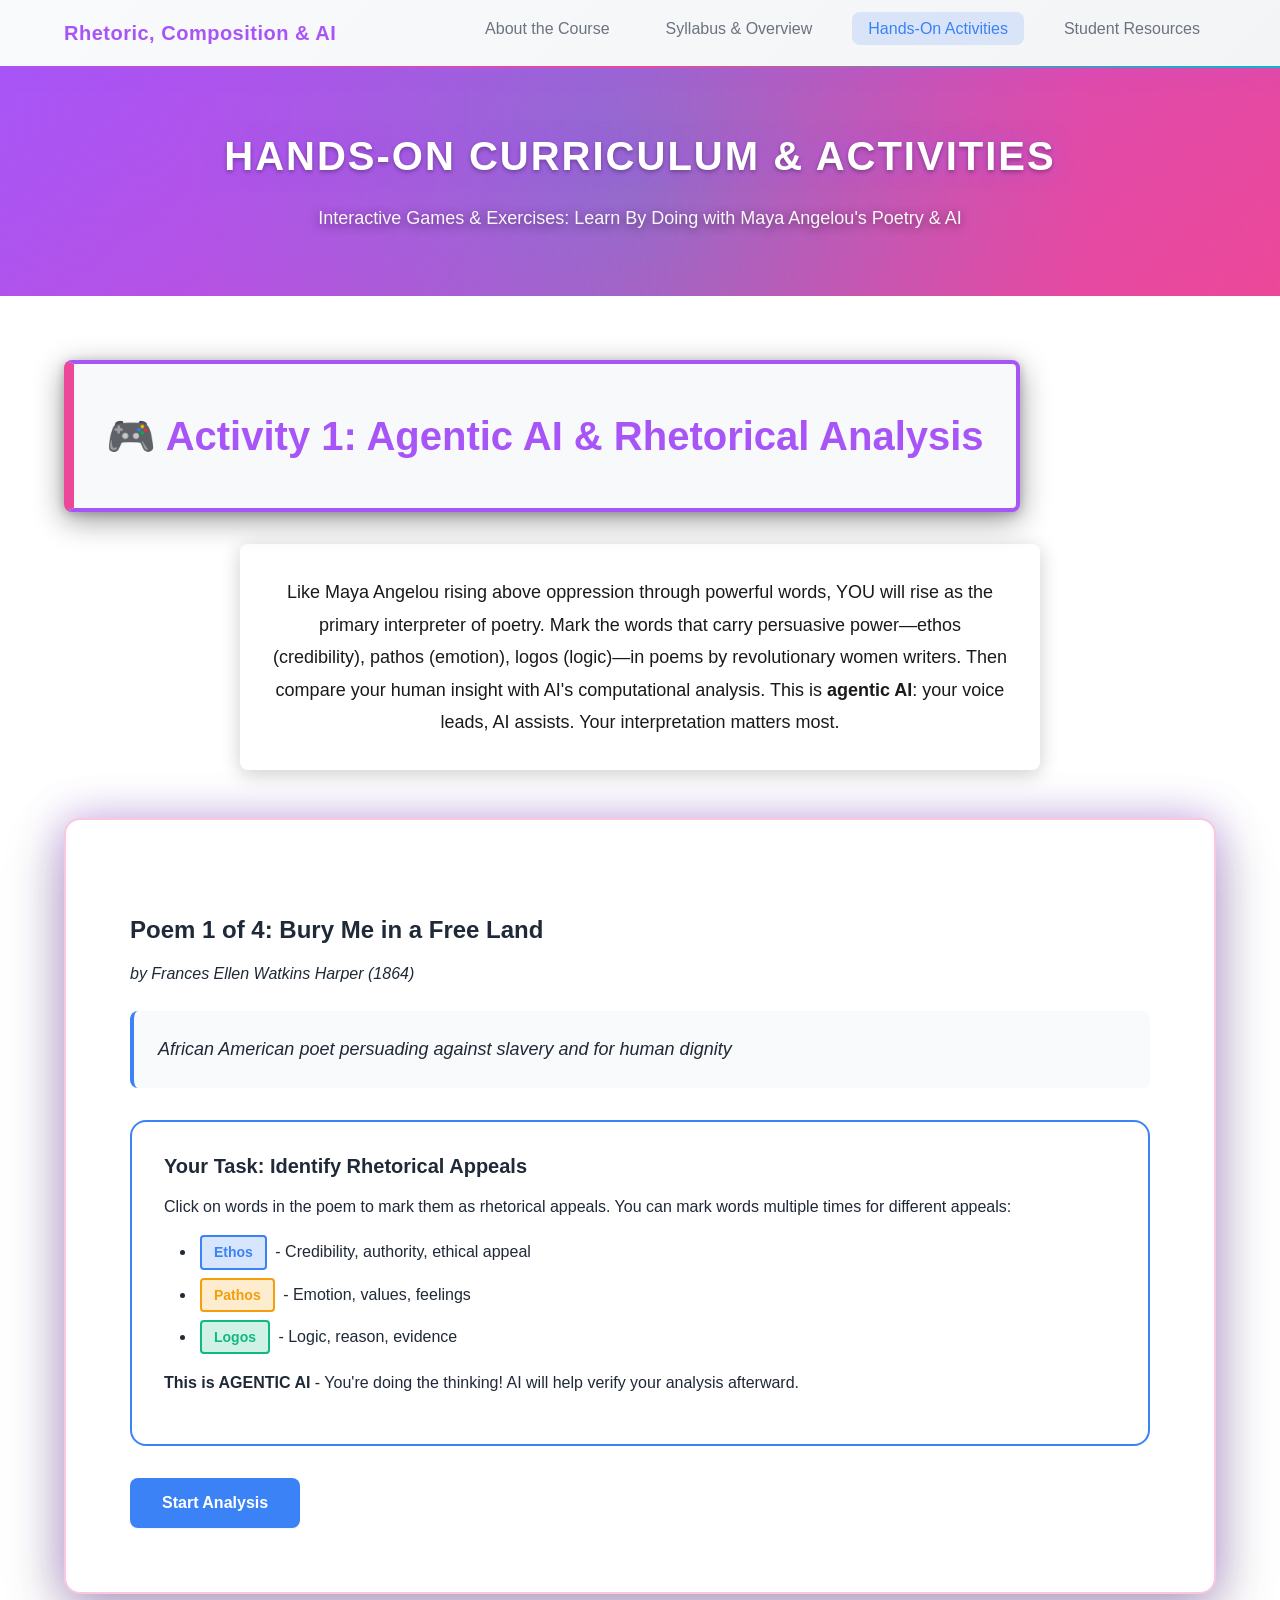
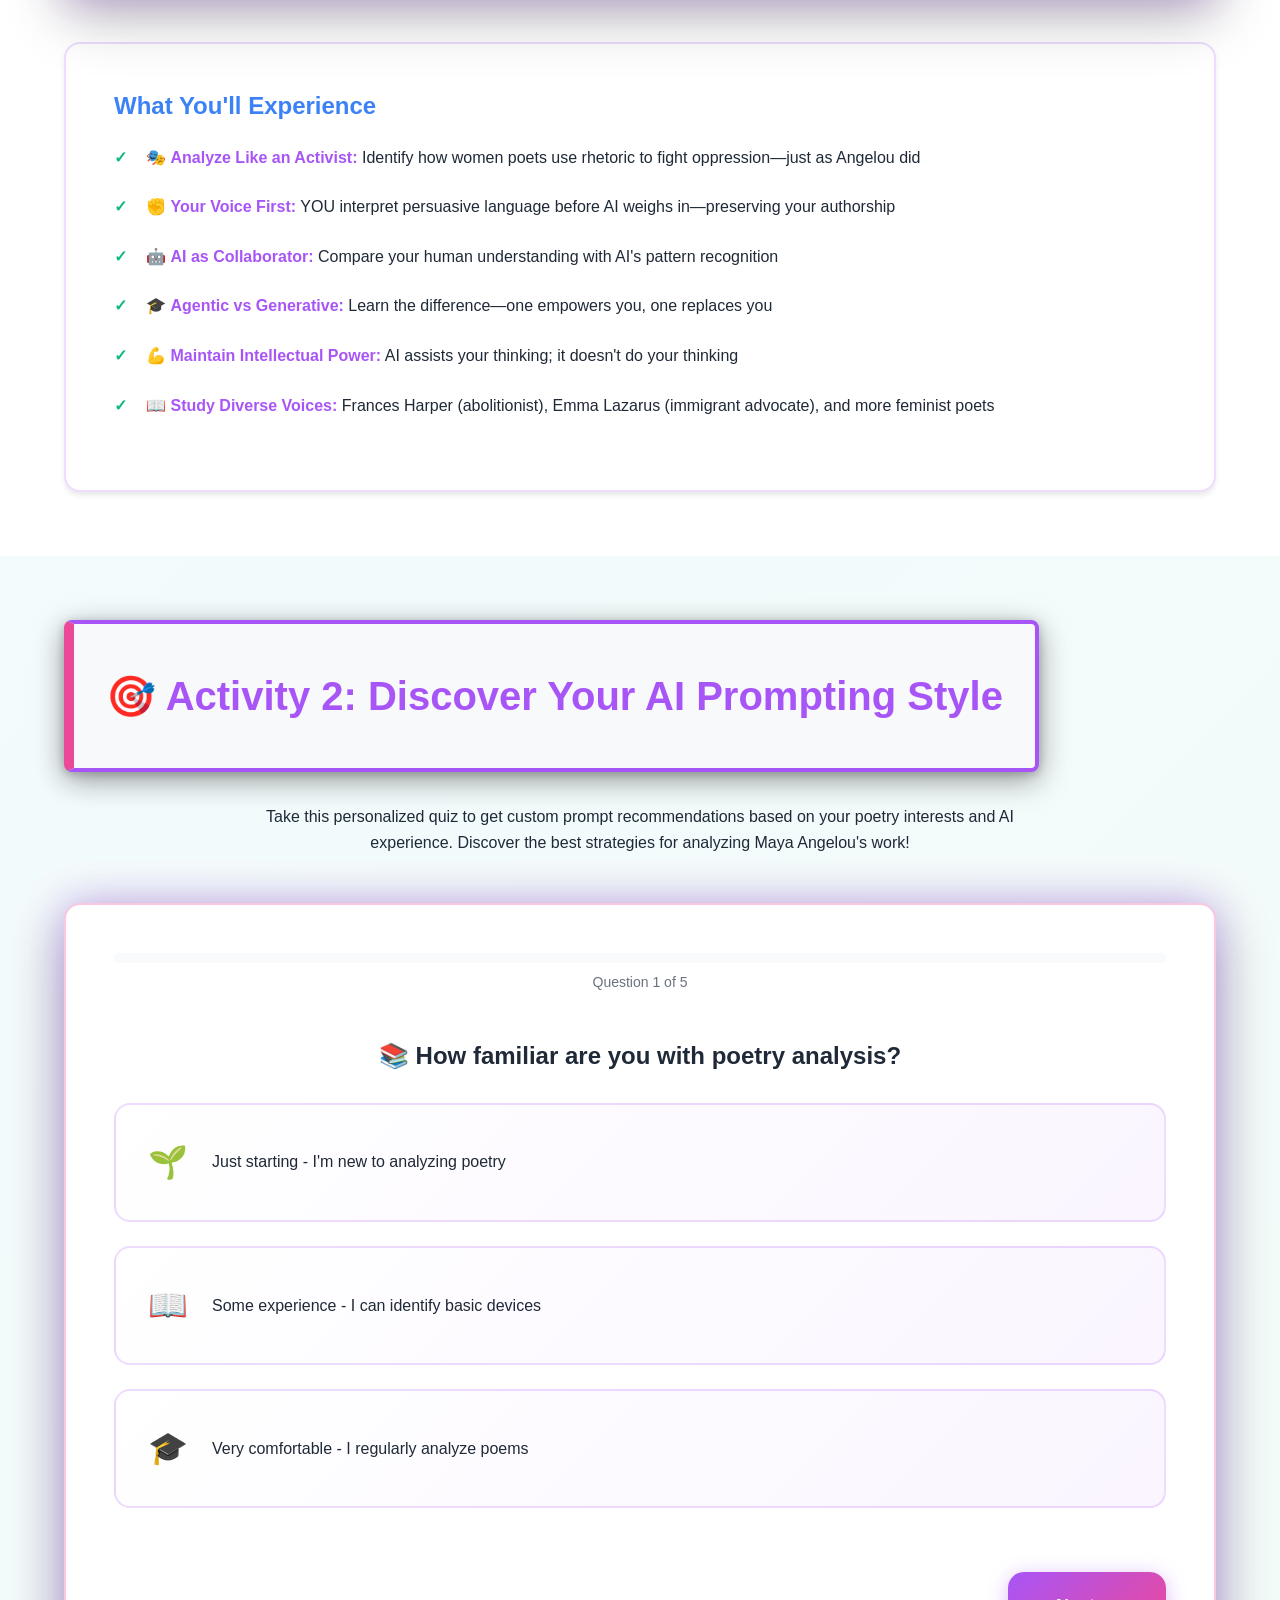
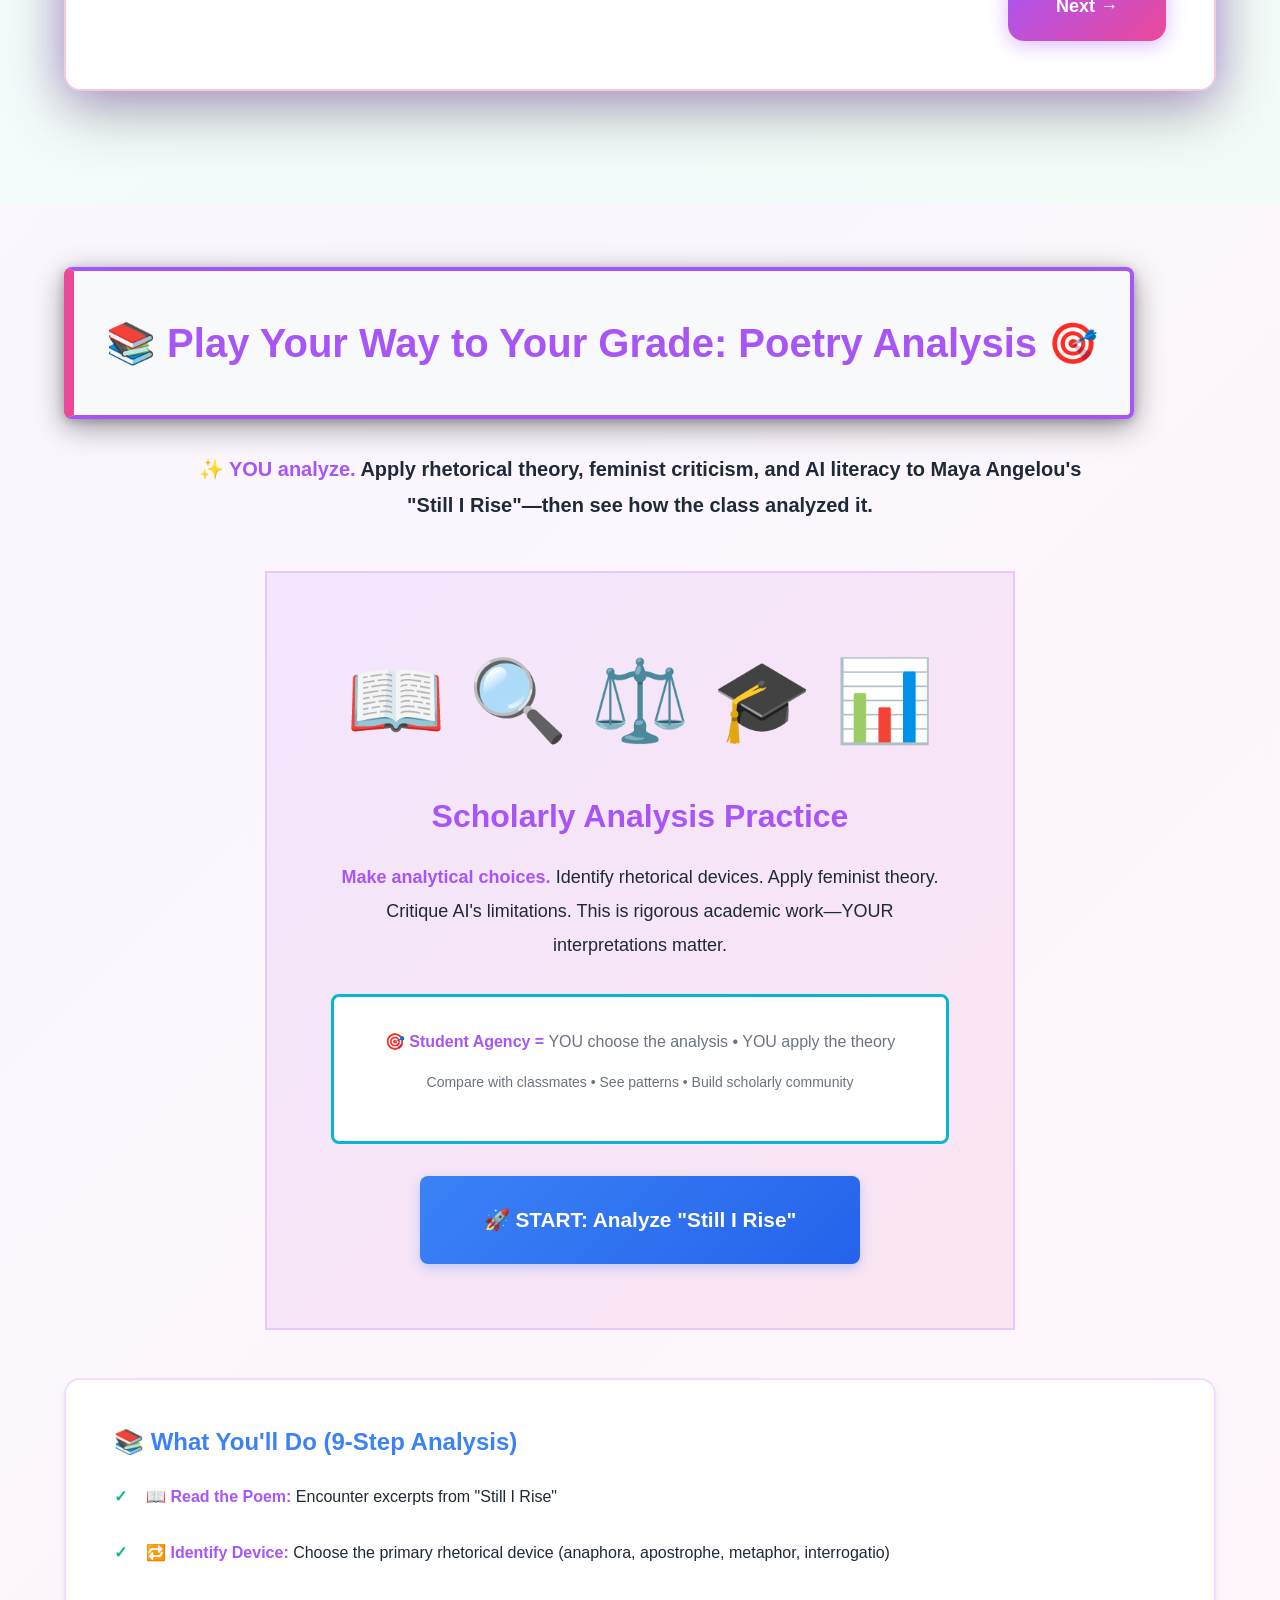
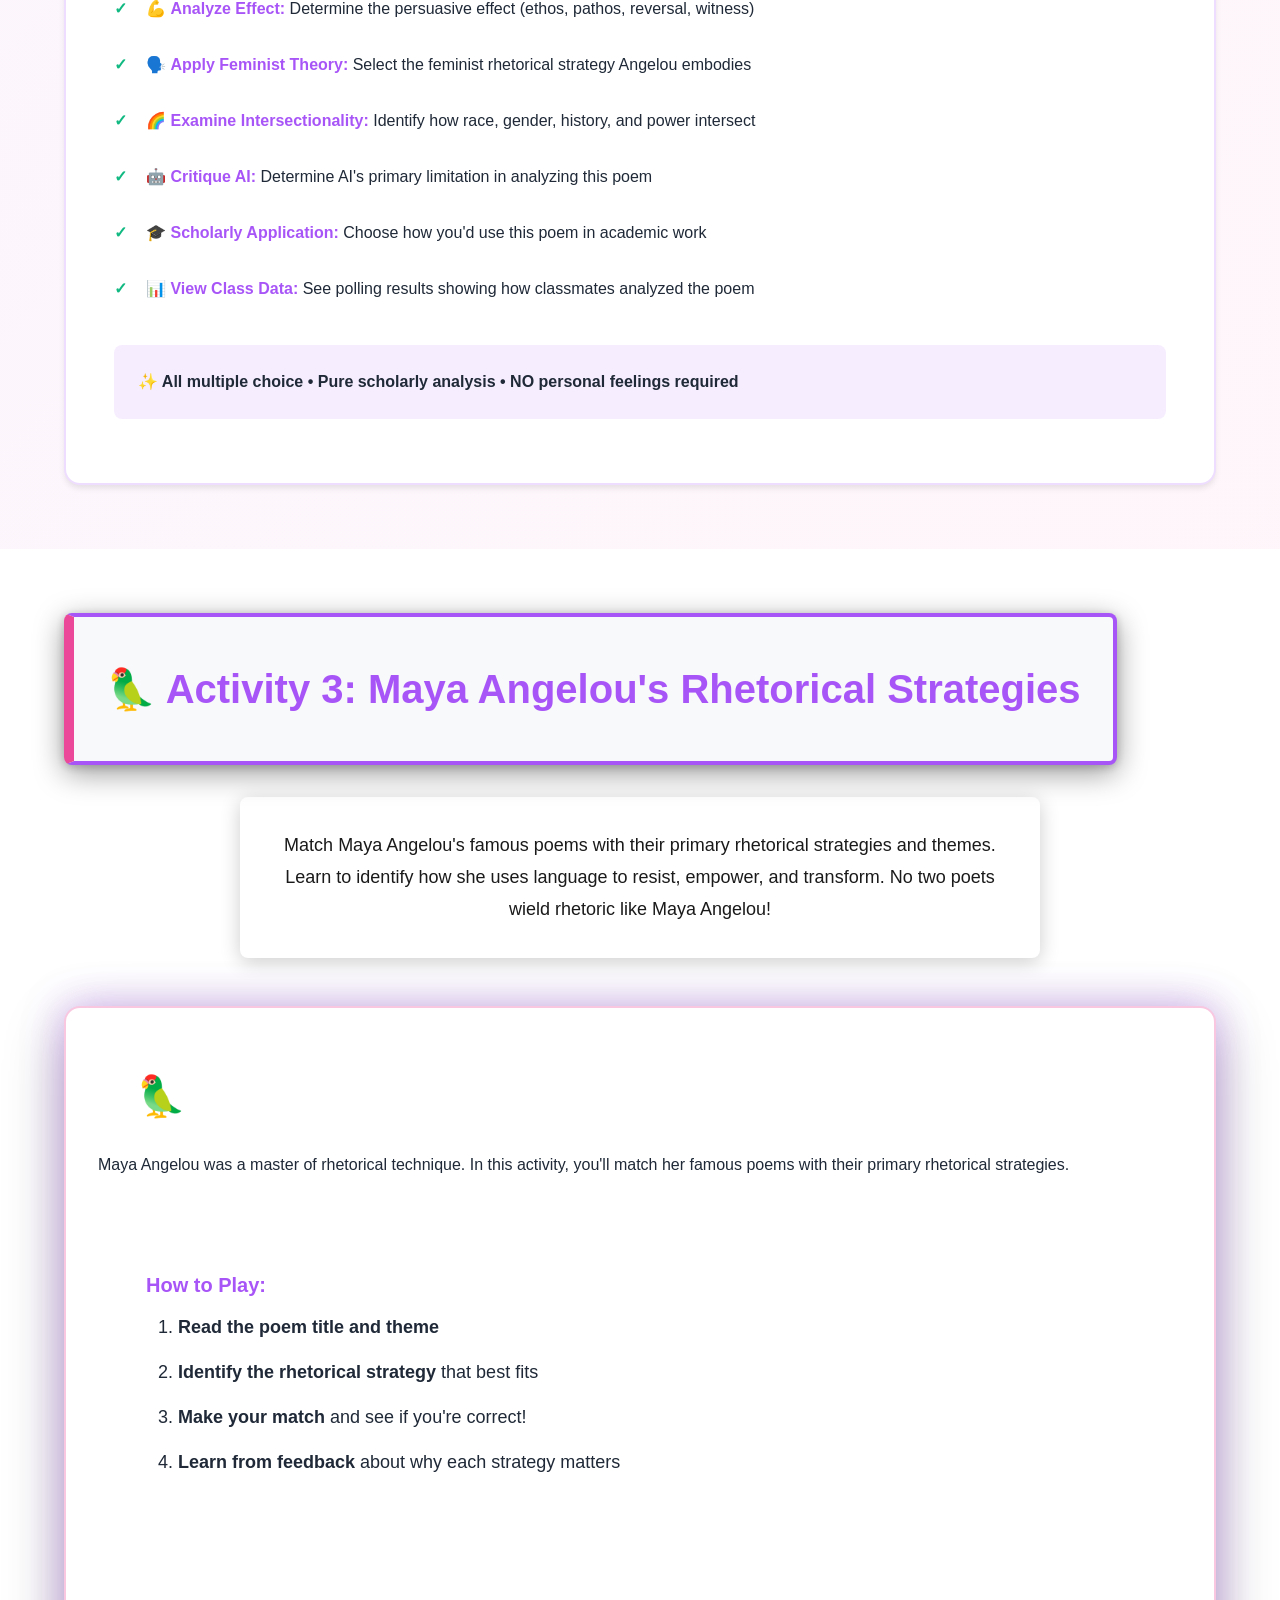
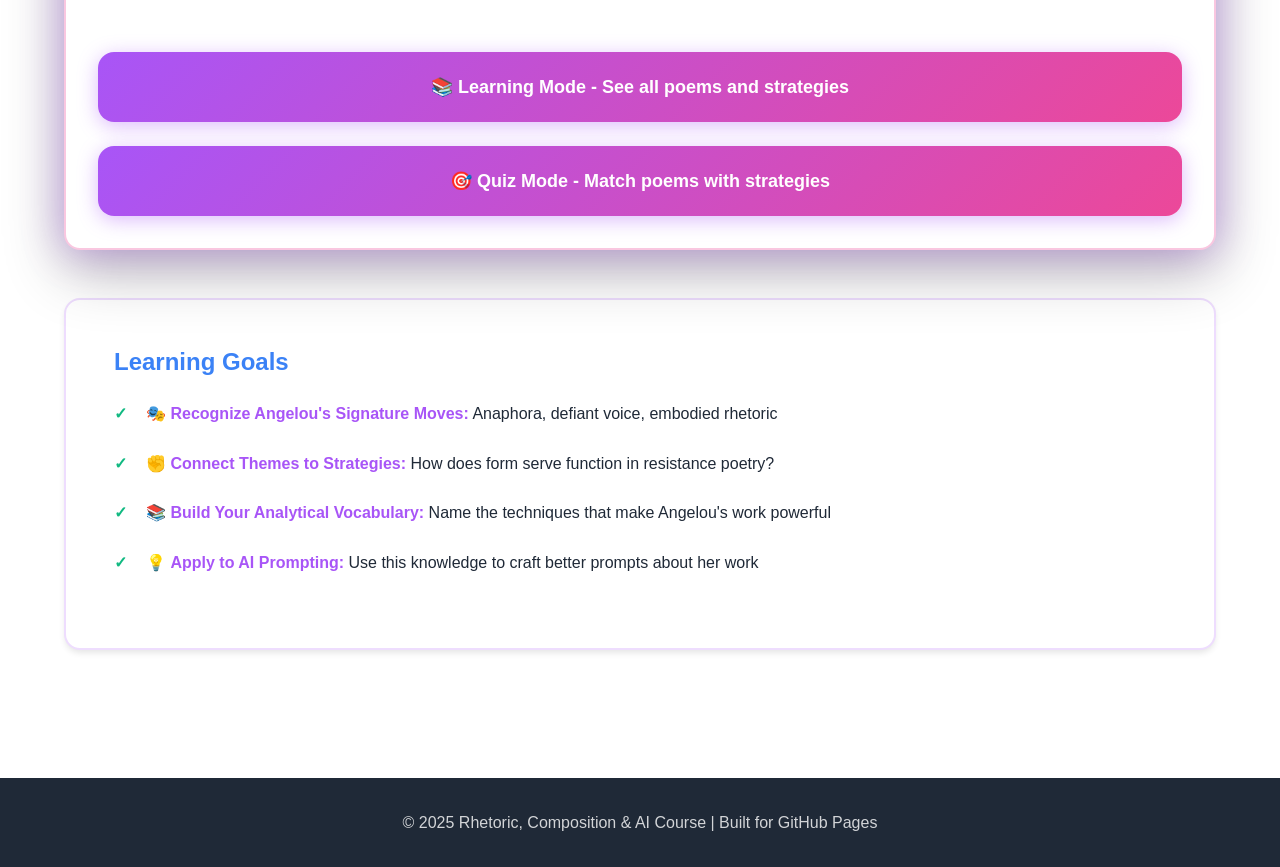
==== activities.html @ 94a7484c "Add student agency messaging and replace career avatars with diverse people - Replace 70 career-base" ====
<!DOCTYPE html>
<html lang="en">
<head>
    <meta charset="UTF-8">
    <meta name="viewport" content="width=device-width, initial-scale=1.0">
    <meta name="description" content="Hands-On Curriculum: Interactive Activities for Poetry, Rhetoric, and AI">
    <title>Rhetoric & AI | Hands-On Activities</title>
    <link rel="stylesheet" href="css/main.css">
    <link rel="stylesheet" href="css/animations.css">
    <link rel="stylesheet" href="css/game.css">
    <link rel="stylesheet" href="css/poetry-explorer.css">
</head>
<body>
    <nav class="navbar">
        <div class="nav-container">
            <div class="nav-brand">
                <h1>Rhetoric, Composition & AI</h1>
            </div>
            <button class="nav-toggle" aria-label="Toggle navigation">
                <span></span>
                <span></span>
                <span></span>
            </button>
            <ul class="nav-menu">
                <li><a href="index.html" class="nav-link">About the Course</a></li>
                <li><a href="curriculum.html" class="nav-link">Syllabus & Overview</a></li>
                <li><a href="activities.html" class="nav-link active">Hands-On Activities</a></li>
                <li><a href="resources.html" class="nav-link">Student Resources</a></li>
            </ul>
        </div>
    </nav>

    <main class="fade-in">
        <section class="hero">
            <div class="container">
                <h2 class="hero-title animated-gradient-text">Hands-On Curriculum & Activities</h2>
                <p class="hero-subtitle">Interactive Games & Exercises: Learn By Doing with Maya Angelou's Poetry & AI</p>
            </div>
        </section>

        <!-- Activity 1: Poetry Analysis Game -->
        <section class="content-section" style="background: #ffffff;">
            <div class="container">
                <h2 class="activity-title-solid">🎮 Activity 1: Agentic AI & Rhetorical Analysis</h2>
                <p class="game-intro">Like Maya Angelou rising above oppression through powerful words, YOU will rise as the primary interpreter of poetry. Mark the words that carry persuasive power—ethos (credibility), pathos (emotion), logos (logic)—in poems by revolutionary women writers. Then compare your human insight with AI's computational analysis. This is <strong>agentic AI</strong>: your voice leads, AI assists. Your interpretation matters most.</p>

                <div class="game-container">
                    <div id="poetry-game">
                        <div id="game-content" style="transition: opacity 0.3s ease;">
                            <!-- Dynamic content loads here -->
                        </div>
                    </div>
                </div>

                <div class="game-info tech-card">
                    <h3>What You'll Experience</h3>
                    <ul>
                        <li>🎭 <strong>Analyze Like an Activist:</strong> Identify how women poets use rhetoric to fight oppression—just as Angelou did</li>
                        <li>✊ <strong>Your Voice First:</strong> YOU interpret persuasive language before AI weighs in—preserving your authorship</li>
                        <li>🤖 <strong>AI as Collaborator:</strong> Compare your human understanding with AI's pattern recognition</li>
                        <li>🎓 <strong>Agentic vs Generative:</strong> Learn the difference—one empowers you, one replaces you</li>
                        <li>💪 <strong>Maintain Intellectual Power:</strong> AI assists your thinking; it doesn't do your thinking</li>
                        <li>📖 <strong>Study Diverse Voices:</strong> Frances Harper (abolitionist), Emma Lazarus (immigrant advocate), and more feminist poets</li>
                    </ul>
                </div>
            </div>
        </section>

        <!-- Activity 2: Personalized Quiz -->
        <section class="content-section" style="background: linear-gradient(135deg, rgba(6, 182, 212, 0.05) 0%, rgba(16, 185, 129, 0.05) 100%);">
            <div class="container">
                <h2 class="activity-title-solid">🎯 Activity 2: Discover Your AI Prompting Style</h2>
                <p style="text-align: center; max-width: 800px; margin: 0 auto var(--spacing-lg);">Take this personalized quiz to get custom prompt recommendations based on your poetry interests and AI experience. Discover the best strategies for analyzing Maya Angelou's work!</p>

                <div id="quiz-container">
                    <div id="quiz-content">
                        <!-- Quiz loads here -->
                    </div>
                </div>
            </div>
        </section>

        <!-- Poetry Explorer: Academic Analysis -->
        <section class="content-section" style="background: linear-gradient(135deg, rgba(168, 85, 247, 0.05) 0%, rgba(236, 72, 153, 0.05) 100%);">
            <div class="container">
                <h2 class="activity-title-solid">📚 Play Your Way to Your Grade: Poetry Analysis 🎯</h2>
                <p style="text-align: center; max-width: 900px; margin: 0 auto var(--spacing-lg); font-size: var(--font-size-xl); line-height: 1.8; font-weight: 600;">
                    <span style="color: var(--neon-purple);">✨ YOU analyze.</span> Apply rhetorical theory, feminist criticism, and AI literacy to Maya Angelou's "Still I Rise"—then see how the class analyzed it.
                </p>

                <div class="tech-card" style="max-width: 750px; margin: var(--spacing-xl) auto; text-align: center; padding: var(--spacing-2xl); background: linear-gradient(135deg, rgba(168, 85, 247, 0.1), rgba(236, 72, 153, 0.1));">
                    <div style="font-size: 5rem; margin-bottom: var(--spacing-lg);">📖 🔍 ⚖️ 🎓 📊</div>
                    <h3 style="color: var(--neon-purple); margin-bottom: var(--spacing-md); font-size: 2rem; font-weight: 900;">
                        Scholarly Analysis Practice
                    </h3>
                    <p style="line-height: 1.9; margin-bottom: var(--spacing-lg); color: var(--text-primary); font-size: var(--font-size-lg);">
                        <strong>Make analytical choices.</strong> Identify rhetorical devices. Apply feminist theory.
                        Critique AI's limitations. This is rigorous academic work—YOUR interpretations matter.
                    </p>
                    <div style="background: white; padding: var(--spacing-lg); border-radius: var(--radius-md); margin-bottom: var(--spacing-lg); border: 3px solid var(--neon-cyan);">
                        <p style="font-size: var(--font-size-base); color: var(--text-secondary); margin-bottom: var(--spacing-sm);">
                            <strong>🎯 Student Agency =</strong> YOU choose the analysis • YOU apply the theory
                        </p>
                        <p style="font-size: var(--font-size-sm); color: var(--text-secondary);">
                            Compare with classmates • See patterns • Build scholarly community
                        </p>
                    </div>
                    <button id="launch-poetry-explorer" class="btn-primary" style="font-size: 1.3rem; padding: var(--spacing-lg) var(--spacing-2xl); font-weight: 800;">
                        🚀 START: Analyze "Still I Rise"
                    </button>
                </div>

                <div class="game-info tech-card">
                    <h3>📚 What You'll Do (9-Step Analysis)</h3>
                    <ul style="line-height: 2;">
                        <li>📖 <strong>Read the Poem:</strong> Encounter excerpts from "Still I Rise"</li>
                        <li>🔁 <strong>Identify Device:</strong> Choose the primary rhetorical device (anaphora, apostrophe, metaphor, interrogatio)</li>
                        <li>💪 <strong>Analyze Effect:</strong> Determine the persuasive effect (ethos, pathos, reversal, witness)</li>
                        <li>🗣️ <strong>Apply Feminist Theory:</strong> Select the feminist rhetorical strategy Angelou embodies</li>
                        <li>🌈 <strong>Examine Intersectionality:</strong> Identify how race, gender, history, and power intersect</li>
                        <li>🤖 <strong>Critique AI:</strong> Determine AI's primary limitation in analyzing this poem</li>
                        <li>🎓 <strong>Scholarly Application:</strong> Choose how you'd use this poem in academic work</li>
                        <li>📊 <strong>View Class Data:</strong> See polling results showing how classmates analyzed the poem</li>
                    </ul>
                    <p style="margin-top: var(--spacing-lg); padding: var(--spacing-md); background: rgba(168, 85, 247, 0.1); border-radius: var(--radius-md); font-weight: 600;">
                        ✨ All multiple choice • Pure scholarly analysis • NO personal feelings required
                    </p>
                </div>
            </div>
        </section>

        <!-- Activity 3: Maya Angelou Theme Matcher -->
        <section class="content-section" style="background: #ffffff;">
            <div class="container">
                <h2 class="activity-title-solid">🦜 Activity 3: Maya Angelou's Rhetorical Strategies</h2>
                <p class="game-intro">Match Maya Angelou's famous poems with their primary rhetorical strategies and themes. Learn to identify how she uses language to resist, empower, and transform. No two poets wield rhetoric like Maya Angelou!</p>

                <div id="angelou-game-container" class="game-container">
                    <div id="angelou-game-content">
                        <!-- Game loads here -->
                    </div>
                </div>

                <div class="game-info tech-card">
                    <h3>Learning Goals</h3>
                    <ul>
                        <li>🎭 <strong>Recognize Angelou's Signature Moves:</strong> Anaphora, defiant voice, embodied rhetoric</li>
                        <li>✊ <strong>Connect Themes to Strategies:</strong> How does form serve function in resistance poetry?</li>
                        <li>📚 <strong>Build Your Analytical Vocabulary:</strong> Name the techniques that make Angelou's work powerful</li>
                        <li>💡 <strong>Apply to AI Prompting:</strong> Use this knowledge to craft better prompts about her work</li>
                    </ul>
                </div>
            </div>
        </section>
    </main>

    <footer>
        <div class="container">
            <p>&copy; 2025 Rhetoric, Composition & AI Course | Built for GitHub Pages</p>
        </div>
    </footer>

    <script src="js/main.js"></script>
    <script src="js/navigation.js"></script>
    <script src="js/poetry-analysis-game.js"></script>
    <script src="js/poetry-prompt-quiz.js"></script>
    <script src="js/poetry-explorer.js"></script>
    <script src="js/angelou-game.js"></script>
    <script src="js/scroll-animations.js"></script>
</body>
</html>
---- css/main.css ----
/* ========================================
   CSS Variables & Global Styles
   ======================================== */

:root {
    /* Color Palette - Vibrant Tech Theme */
    --primary-color: #3b82f6;
    --primary-dark: #2563eb;
    --secondary-color: #8b5cf6;
    --accent-color: #f59e0b;
    --neon-purple: #a855f7;
    --neon-pink: #ec4899;
    --neon-cyan: #06b6d4;
    --neon-green: #10b981;
    --tech-orange: #fb923c;
    --background: #ffffff;
    --surface: #f9fafb;
    --text-primary: #1f2937;
    --text-secondary: #6b7280;
    --border-color: #e5e7eb;
    --success: #10b981;
    --warning: #f59e0b;
    --error: #ef4444;
    --glow-purple: rgba(168, 85, 247, 0.6);
    --glow-pink: rgba(236, 72, 153, 0.6);
    --glow-cyan: rgba(6, 182, 212, 0.6);

    /* Spacing */
    --spacing-xs: 0.5rem;
    --spacing-sm: 1rem;
    --spacing-md: 1.5rem;
    --spacing-lg: 2rem;
    --spacing-xl: 3rem;
    --spacing-2xl: 4rem;

    /* Typography */
    --font-primary: -apple-system, BlinkMacSystemFont, 'Segoe UI', Roboto, 'Helvetica Neue', Arial, sans-serif;
    --font-mono: 'Courier New', Courier, monospace;
    --font-size-sm: 0.875rem;
    --font-size-base: 1rem;
    --font-size-lg: 1.125rem;
    --font-size-xl: 1.25rem;
    --font-size-2xl: 1.5rem;
    --font-size-3xl: 2rem;
    --font-size-4xl: 2.5rem;

    /* Shadows */
    --shadow-sm: 0 1px 2px 0 rgba(0, 0, 0, 0.05);
    --shadow-md: 0 4px 6px -1px rgba(0, 0, 0, 0.1);
    --shadow-lg: 0 10px 15px -3px rgba(0, 0, 0, 0.1);
    --shadow-xl: 0 20px 25px -5px rgba(0, 0, 0, 0.1);

    /* Border Radius */
    --radius-sm: 0.25rem;
    --radius-md: 0.5rem;
    --radius-lg: 1rem;

    /* Transitions */
    --transition-fast: 150ms ease-in-out;
    --transition-base: 300ms ease-in-out;
    --transition-slow: 500ms ease-in-out;
}

/* ========================================
   Reset & Base Styles
   ======================================== */

* {
    margin: 0;
    padding: 0;
    box-sizing: border-box;
}

html {
    scroll-behavior: smooth;
}

body {
    font-family: var(--font-primary);
    font-size: var(--font-size-base);
    line-height: 1.6;
    color: var(--text-primary);
    background-color: var(--background);
    position: relative;
}

body::before {
    content: '';
    position: fixed;
    top: 0;
    left: 0;
    width: 100%;
    height: 100%;
    background-image:
        radial-gradient(circle at 20% 50%, rgba(59, 130, 246, 0.03) 0%, transparent 50%),
        radial-gradient(circle at 80% 80%, rgba(139, 92, 246, 0.03) 0%, transparent 50%);
    pointer-events: none;
    z-index: -1;
}

h1, h2, h3, h4, h5, h6 {
    line-height: 1.2;
    margin-bottom: var(--spacing-sm);
    font-weight: 700;
}

h1 { font-size: var(--font-size-4xl); }
h2 { font-size: var(--font-size-3xl); }
h3 { font-size: var(--font-size-2xl); }
h4 { font-size: var(--font-size-xl); }

p {
    margin-bottom: var(--spacing-sm);
}

a {
    color: var(--primary-color);
    text-decoration: none;
    transition: color var(--transition-fast);
}

a:hover {
    color: var(--primary-dark);
}

ul, ol {
    margin-left: var(--spacing-lg);
    margin-bottom: var(--spacing-sm);
}

li {
    margin-bottom: var(--spacing-xs);
}

/* ========================================
   Navigation
   ======================================== */

.navbar {
    background: linear-gradient(135deg, rgba(249, 250, 251, 0.98) 0%, rgba(243, 244, 246, 0.98) 100%);
    border-bottom: 2px solid transparent;
    border-image: linear-gradient(90deg, var(--neon-purple), var(--neon-pink), var(--neon-cyan)) 1;
    position: sticky;
    top: 0;
    z-index: 1000;
    box-shadow: 0 4px 20px rgba(168, 85, 247, 0.15);
    transition: all var(--transition-base);
}

.nav-container {
    max-width: 1200px;
    margin: 0 auto;
    padding: var(--spacing-sm) var(--spacing-md);
    display: flex;
    justify-content: space-between;
    align-items: center;
}

.nav-brand h1 {
    font-size: var(--font-size-xl);
    color: var(--neon-purple);
    margin: 0;
    font-weight: 800;
    letter-spacing: 0.5px;
}

.nav-menu {
    display: flex;
    list-style: none;
    gap: var(--spacing-md);
    margin: 0;
}

.nav-link {
    color: var(--text-secondary);
    font-weight: 500;
    padding: var(--spacing-xs) var(--spacing-sm);
    border-radius: var(--radius-md);
    transition: all var(--transition-fast);
}

.nav-link:hover {
    color: var(--primary-color);
    background-color: rgba(59, 130, 246, 0.1);
}

.nav-link.active {
    color: var(--primary-color);
    background-color: rgba(59, 130, 246, 0.15);
}

.nav-toggle {
    display: none;
    flex-direction: column;
    gap: 4px;
    background: none;
    border: none;
    cursor: pointer;
    padding: var(--spacing-xs);
}

.nav-toggle span {
    width: 25px;
    height: 3px;
    background-color: var(--text-primary);
    border-radius: var(--radius-sm);
    transition: all var(--transition-fast);
}

/* Mobile Navigation */
@media (max-width: 768px) {
    .nav-toggle {
        display: flex;
    }

    .nav-menu {
        position: absolute;
        top: 100%;
        left: 0;
        right: 0;
        background-color: var(--surface);
        flex-direction: column;
        gap: 0;
        padding: var(--spacing-sm);
        border-bottom: 1px solid var(--border-color);
        box-shadow: var(--shadow-md);
        display: none;
    }

    .nav-menu.active {
        display: flex;
    }

    .nav-link {
        width: 100%;
        padding: var(--spacing-sm);
    }
}

/* ========================================
   Layout & Container
   ======================================== */

.container {
    max-width: 1200px;
    margin: 0 auto;
    padding: 0 var(--spacing-md);
}

main {
    min-height: calc(100vh - 200px);
}

/* ========================================
   Hero Section
   ======================================== */

.hero {
    background: linear-gradient(135deg, var(--neon-purple) 0%, var(--neon-pink) 50%, var(--primary-color) 100%);
    background-size: 200% 200%;
    animation: heroGradientShift 10s ease-in-out infinite;
    color: white;
    padding: var(--spacing-2xl) 0;
    text-align: center;
    overflow: hidden;
    position: relative;
}

.hero::before {
    content: '';
    position: absolute;
    top: 0;
    left: 0;
    right: 0;
    bottom: 0;
    background:
        radial-gradient(circle at 10% 20%, rgba(168, 85, 247, 0.4) 0%, transparent 50%),
        radial-gradient(circle at 90% 80%, rgba(236, 72, 153, 0.4) 0%, transparent 50%),
        radial-gradient(circle at 50% 50%, rgba(6, 182, 212, 0.3) 0%, transparent 70%);
    animation: float 15s ease-in-out infinite;
    pointer-events: none;
}

.hero .container {
    position: relative;
    z-index: 1;
}

@keyframes heroGradientShift {
    0%, 100% { background-position: 0% 50%; }
    50% { background-position: 100% 50%; }
}

.hero-banner {
    margin-bottom: var(--spacing-lg);
    animation: fadeIn 1s ease-out;
}

.banner-image {
    max-width: 100%;
    height: auto;
    border-radius: var(--radius-lg);
    box-shadow: var(--shadow-xl);
    transition: transform var(--transition-slow);
    max-height: 400px;
    object-fit: cover;
}

.banner-image:hover {
    transform: scale(1.02);
}

.hero-title {
    font-size: var(--font-size-4xl);
    margin-bottom: var(--spacing-md);
    color: white;
    font-weight: 900;
    text-transform: uppercase;
    letter-spacing: 2px;
    text-shadow:
        0 0 10px rgba(168, 85, 247, 0.8),
        0 0 20px rgba(236, 72, 153, 0.6),
        0 0 30px rgba(6, 182, 212, 0.4),
        0 2px 4px rgba(0, 0, 0, 0.3);
    animation: titlePulse 3s ease-in-out infinite;
}

@keyframes titlePulse {
    0%, 100% {
        text-shadow:
            0 0 10px rgba(168, 85, 247, 0.8),
            0 0 20px rgba(236, 72, 153, 0.6),
            0 0 30px rgba(6, 182, 212, 0.4),
            0 2px 4px rgba(0, 0, 0, 0.3);
        transform: scale(1);
    }
    50% {
        text-shadow:
            0 0 20px rgba(168, 85, 247, 1),
            0 0 40px rgba(236, 72, 153, 0.8),
            0 0 60px rgba(6, 182, 212, 0.6),
            0 2px 4px rgba(0, 0, 0, 0.3);
        transform: scale(1.02);
    }
}

.animated-gradient-text {
    color: #ffffff;
    text-shadow:
        0 2px 4px rgba(0, 0, 0, 0.3),
        0 0 20px rgba(168, 85, 247, 0.6);
    display: inline-block;
    font-weight: 900;
}

@keyframes gradientShift {
    0%, 100% {
        background-position: 0% center;
    }
    50% {
        background-position: 200% center;
    }
}

.hero-subtitle {
    font-size: var(--font-size-lg);
    opacity: 0.95;
    max-width: 800px;
    margin: 0 auto;
    text-shadow: 0 2px 10px rgba(0, 0, 0, 0.5);
    animation: subtitleFadeIn 1.5s ease-out;
    line-height: 1.6;
}

@keyframes subtitleFadeIn {
    0% {
        opacity: 0;
        transform: translateY(20px);
    }
    100% {
        opacity: 0.95;
        transform: translateY(0);
    }
}

@media (max-width: 768px) {
    .banner-image {
        max-height: 250px;
    }

    .hero-title {
        font-size: var(--font-size-2xl);
    }

    .hero-subtitle {
        font-size: var(--font-size-base);
    }
}

/* ========================================
   Content Sections
   ======================================== */

.content-section {
    padding: var(--spacing-2xl) 0;
    position: relative;
}

.content-section:nth-child(even) {
    background-color: var(--surface);
}

.content-section h2 {
    color: var(--neon-purple);
    margin-bottom: var(--spacing-lg);
    font-weight: 800;
    font-size: 2.5rem;
    position: relative;
    display: inline-block;
}

@keyframes headerGlow {
    0%, 100% {
        filter: drop-shadow(0 0 5px rgba(168, 85, 247, 0.4));
    }
    50% {
        filter: drop-shadow(0 0 15px rgba(236, 72, 153, 0.6));
    }
}

.section-title {
    position: relative;
    display: inline-block;
    padding-bottom: var(--spacing-xs);
    color: var(--neon-purple);
    font-weight: 800;
    text-transform: uppercase;
    letter-spacing: 1px;
    font-size: 2rem;
}

@keyframes sectionTitleGradient {
    0%, 100% { background-position: 0% 50%; }
    50% { background-position: 100% 50%; }
}

.section-title::after {
    content: '';
    position: absolute;
    bottom: 0;
    left: 0;
    width: 100%;
    height: 4px;
    background: linear-gradient(90deg, var(--neon-purple), var(--neon-pink), var(--neon-cyan), var(--neon-green));
    background-size: 300% 100%;
    animation: underlineShift 4s linear infinite;
    border-radius: var(--radius-sm);
    box-shadow: 0 0 10px var(--glow-purple), 0 0 20px var(--glow-pink);
}

@keyframes underlineShift {
    0% { background-position: 0% 50%; }
    100% { background-position: 300% 50%; }
}

.content-section h3 {
    color: var(--text-primary);
    margin-top: var(--spacing-lg);
    margin-bottom: var(--spacing-sm);
}

/* ========================================
   Cards & Modules
   ======================================== */

.objectives ul,
.assignment-list,
.module-list,
.debate-cards,
.resource-cards {
    display: grid;
    gap: var(--spacing-lg);
}

.objectives,
.module-card,
.assignment-card,
.debate-card,
.resource-card,
.card-hover {
    background: white;
    padding: var(--spacing-lg);
    border-radius: var(--radius-lg);
    box-shadow: var(--shadow-md);
    transition: transform var(--transition-base), box-shadow var(--transition-base), border-color var(--transition-base);
    border: 1px solid rgba(59, 130, 246, 0.1);
    position: relative;
    overflow: hidden;
}

.tech-card {
    background: linear-gradient(135deg, #ffffff 0%, #faf5ff 100%);
    border: 2px solid rgba(168, 85, 247, 0.2);
}

.tech-card::before {
    content: '';
    position: absolute;
    top: -2px;
    left: -2px;
    right: -2px;
    bottom: -2px;
    background: linear-gradient(45deg, var(--neon-purple), var(--neon-pink), var(--neon-cyan), var(--neon-green));
    background-size: 300% 300%;
    border-radius: var(--radius-lg);
    z-index: -1;
    opacity: 0;
    transition: opacity var(--transition-base);
    animation: gradientRotate 6s ease infinite;
}

.tech-card:hover::before {
    opacity: 0.15;
}

@keyframes gradientRotate {
    0% { background-position: 0% 50%; }
    50% { background-position: 100% 50%; }
    100% { background-position: 0% 50%; }
}

.module-card:hover,
.assignment-card:hover,
.debate-card:hover,
.resource-card:hover,
.card-hover:hover,
.tech-card:hover {
    transform: translateY(-6px);
    box-shadow: 0 20px 40px rgba(168, 85, 247, 0.2);
    border-color: var(--neon-purple);
}

.module-card h3,
.assignment-card h3,
.debate-card h3,
.resource-card h3 {
    color: var(--primary-color);
    margin-top: 0;
}

.debate-cards {
    grid-template-columns: repeat(auto-fit, minmax(280px, 1fr));
}

.debates-section {
    background: linear-gradient(135deg, rgba(139, 92, 246, 0.03) 0%, rgba(59, 130, 246, 0.03) 100%);
    position: relative;
}

.debates-section::before {
    content: '';
    position: absolute;
    top: 0;
    left: 0;
    right: 0;
    height: 1px;
    background: linear-gradient(90deg, transparent, var(--secondary-color), transparent);
}

@media (max-width: 768px) {
    .debate-cards {
        grid-template-columns: 1fr;
    }
}

/* ========================================
   Interactive Demo Section
   ======================================== */

.interactive-demo-section {
    background: linear-gradient(135deg, rgba(59, 130, 246, 0.05) 0%, rgba(139, 92, 246, 0.05) 100%);
    position: relative;
}

.interactive-demo-section::before {
    content: '';
    position: absolute;
    top: 0;
    left: 0;
    right: 0;
    height: 1px;
    background: linear-gradient(90deg, transparent, var(--primary-color), transparent);
}

.demo-container {
    background: white;
    padding: var(--spacing-xl);
    border-radius: var(--radius-lg);
    box-shadow: var(--shadow-lg);
    margin-top: var(--spacing-lg);
    position: relative;
    overflow: hidden;
}

.demo-container::before {
    content: '';
    position: absolute;
    top: -2px;
    left: -2px;
    right: -2px;
    bottom: -2px;
    background: linear-gradient(135deg, var(--primary-color), var(--secondary-color));
    border-radius: var(--radius-lg);
    z-index: -1;
    opacity: 0;
    transition: opacity var(--transition-base);
}

.demo-container:hover::before {
    opacity: 0.1;
}

.demo-input {
    margin-bottom: var(--spacing-lg);
}

.demo-input label {
    display: block;
    font-weight: 600;
    margin-bottom: var(--spacing-xs);
    color: var(--text-primary);
}

#text-input {
    width: 100%;
    padding: var(--spacing-sm);
    border: 2px solid var(--border-color);
    border-radius: var(--radius-md);
    font-family: var(--font-primary);
    font-size: var(--font-size-base);
    resize: vertical;
    transition: border-color var(--transition-fast);
}

#text-input:focus {
    outline: none;
    border-color: var(--primary-color);
}

/* ========================================
   Buttons
   ======================================== */

.btn-primary {
    background: linear-gradient(135deg, var(--primary-color) 0%, var(--primary-dark) 100%);
    color: white;
    padding: var(--spacing-sm) var(--spacing-lg);
    border: none;
    border-radius: var(--radius-md);
    font-size: var(--font-size-base);
    font-weight: 600;
    cursor: pointer;
    transition: all var(--transition-fast);
    box-shadow: 0 4px 12px rgba(59, 130, 246, 0.3);
    position: relative;
    overflow: hidden;
}

.btn-primary::before {
    content: '';
    position: absolute;
    top: 50%;
    left: 50%;
    width: 0;
    height: 0;
    border-radius: 50%;
    background: rgba(255, 255, 255, 0.3);
    transform: translate(-50%, -50%);
    transition: width 0.6s, height 0.6s;
}

.btn-primary:hover::before {
    width: 300px;
    height: 300px;
}

.btn-primary:hover {
    box-shadow: 0 6px 20px rgba(59, 130, 246, 0.4);
    transform: translateY(-2px);
}

.btn-primary:active {
    transform: translateY(0);
    box-shadow: 0 2px 8px rgba(59, 130, 246, 0.3);
}

/* ========================================
   Analysis Results
   ======================================== */

.analysis-results {
    margin-top: var(--spacing-xl);
    padding-top: var(--spacing-xl);
    border-top: 2px solid var(--border-color);
}

.analysis-results.hidden {
    display: none;
}

.appeal-result {
    margin-bottom: var(--spacing-lg);
}

.appeal-header {
    display: flex;
    justify-content: space-between;
    align-items: center;
    margin-bottom: var(--spacing-sm);
}

.appeal-header h4 {
    margin: 0;
    color: var(--text-primary);
}

.appeal-score {
    font-size: var(--font-size-xl);
    font-weight: 700;
    color: var(--primary-color);
}

.appeal-bar {
    height: 24px;
    background-color: var(--surface);
    border-radius: var(--radius-lg);
    overflow: hidden;
    margin-bottom: var(--spacing-sm);
}

.appeal-fill {
    height: 100%;
    border-radius: var(--radius-lg);
    transition: width var(--transition-slow);
}

.ethos-fill {
    background: linear-gradient(90deg, #3b82f6, #2563eb);
}

.pathos-fill {
    background: linear-gradient(90deg, #f59e0b, #d97706);
}

.logos-fill {
    background: linear-gradient(90deg, #10b981, #059669);
}

.appeal-explanation {
    color: var(--text-secondary);
    font-size: var(--font-size-sm);
    line-height: 1.6;
}

/* ========================================
   Reading Lists & Resources
   ======================================== */

.reading-section {
    margin-bottom: var(--spacing-xl);
}

.reading-section h3 {
    color: var(--secondary-color);
    border-bottom: 2px solid var(--border-color);
    padding-bottom: var(--spacing-xs);
}

.reading-list {
    list-style: none;
    margin-left: 0;
}

.reading-list li {
    padding: var(--spacing-sm);
    margin-bottom: var(--spacing-sm);
    background: white;
    border-left: 4px solid var(--primary-color);
    border-radius: var(--radius-sm);
}

/* ========================================
   Glossary & Guides
   ======================================== */

.guide-section {
    margin-bottom: var(--spacing-2xl);
}

.glossary {
    display: grid;
    gap: var(--spacing-sm);
}

.glossary-item {
    padding: var(--spacing-sm);
    background: white;
    border-radius: var(--radius-md);
    border-left: 3px solid var(--accent-color);
}

.glossary-item strong {
    color: var(--primary-color);
}

/* ========================================
   Tables
   ======================================== */

.comparison-table {
    width: 100%;
    border-collapse: collapse;
    margin-top: var(--spacing-md);
    background: white;
    border-radius: var(--radius-lg);
    overflow: hidden;
    box-shadow: var(--shadow-md);
}

.comparison-table thead {
    background-color: var(--primary-color);
    color: white;
}

.comparison-table th,
.comparison-table td {
    padding: var(--spacing-sm);
    text-align: left;
    border-bottom: 1px solid var(--border-color);
}

.comparison-table tbody tr:hover {
    background-color: var(--surface);
}

@media (max-width: 768px) {
    .comparison-table {
        font-size: var(--font-size-sm);
    }

    .comparison-table th,
    .comparison-table td {
        padding: var(--spacing-xs);
    }
}

/* ========================================
   Prompt Comparison
   ======================================== */

.prompt-comparison {
    display: grid;
    gap: var(--spacing-lg);
    margin-top: var(--spacing-lg);
}

.prompt-example {
    background: white;
    padding: var(--spacing-lg);
    border-radius: var(--radius-lg);
    box-shadow: var(--shadow-md);
}

.prompt-example h4 {
    margin-top: 0;
    color: var(--text-primary);
}

.prompt-box {
    padding: var(--spacing-md);
    border-radius: var(--radius-md);
    margin: var(--spacing-sm) 0;
    font-family: var(--font-mono);
    font-size: var(--font-size-sm);
}

.prompt-box.weak {
    background-color: #fee;
    border-left: 4px solid var(--error);
}

.prompt-box.better {
    background-color: #fef3c7;
    border-left: 4px solid var(--warning);
}

.prompt-box.strong {
    background-color: #d1fae5;
    border-left: 4px solid var(--success);
}

.prompt-note {
    color: var(--text-secondary);
    font-size: var(--font-size-sm);
    font-style: italic;
}

/* ========================================
   Best Practices List
   ======================================== */

.best-practices-list {
    list-style: none;
    counter-reset: practices;
    margin-left: 0;
}

.best-practices-list li {
    counter-increment: practices;
    padding: var(--spacing-md);
    margin-bottom: var(--spacing-sm);
    background: white;
    border-radius: var(--radius-md);
    box-shadow: var(--shadow-sm);
    position: relative;
    padding-left: var(--spacing-2xl);
}

.best-practices-list li::before {
    content: counter(practices);
    position: absolute;
    left: var(--spacing-sm);
    top: var(--spacing-md);
    background-color: var(--primary-color);
    color: white;
    width: 28px;
    height: 28px;
    border-radius: 50%;
    display: flex;
    align-items: center;
    justify-content: center;
    font-weight: 700;
}

/* ========================================
   Footer
   ======================================== */

footer {
    background-color: var(--text-primary);
    color: white;
    text-align: center;
    padding: var(--spacing-lg) 0;
    margin-top: var(--spacing-2xl);
}

footer p {
    margin: 0;
    opacity: 0.8;
}

/* ========================================
   Utility Classes
   ======================================== */

.hidden {
    display: none !important;
}

.text-center {
    text-align: center;
}

.mt-1 { margin-top: var(--spacing-sm); }
.mt-2 { margin-top: var(--spacing-md); }
.mt-3 { margin-top: var(--spacing-lg); }

.mb-1 { margin-bottom: var(--spacing-sm); }
.mb-2 { margin-bottom: var(--spacing-md); }
.mb-3 { margin-bottom: var(--spacing-lg); }

/* ========================================
   AI Comparison Section - Tech Theme
   ======================================== */

.ai-comparison-section {
    background: linear-gradient(135deg, rgba(168, 85, 247, 0.05) 0%, rgba(236, 72, 153, 0.05) 50%, rgba(6, 182, 212, 0.05) 100%);
    position: relative;
    overflow: hidden;
}

.ai-comparison-section::before {
    content: '';
    position: absolute;
    top: 0;
    left: 0;
    right: 0;
    bottom: 0;
    background:
        radial-gradient(circle at 20% 30%, var(--glow-purple) 0%, transparent 50%),
        radial-gradient(circle at 80% 70%, var(--glow-cyan) 0%, transparent 50%);
    opacity: 0.3;
    pointer-events: none;
}

.ai-comparison-banner {
    position: relative;
    border-radius: var(--radius-lg);
    overflow: hidden;
    box-shadow: 0 20px 60px rgba(168, 85, 247, 0.3);
    transition: transform var(--transition-base);
}

.ai-comparison-banner:hover {
    transform: scale(1.02);
}

.comparison-image {
    width: 100%;
    height: auto;
    display: block;
    filter: saturate(1.2) contrast(1.1);
}

.comparison-overlay {
    position: absolute;
    bottom: 0;
    left: 0;
    right: 0;
    background: linear-gradient(to top, rgba(168, 85, 247, 0.95), transparent);
    padding: var(--spacing-lg);
    transform: translateY(100%);
    transition: transform var(--transition-base);
}

.ai-comparison-banner:hover .comparison-overlay {
    transform: translateY(0);
}

.comparison-overlay h3 {
    color: white;
    margin: 0;
    font-size: var(--font-size-xl);
    text-shadow: 0 2px 10px rgba(0, 0, 0, 0.3);
}

/* ========================================
   Modules Section - Enhanced
   ======================================== */

.modules-section {
    position: relative;
}

.modules-section::before {
    content: '';
    position: absolute;
    top: 0;
    left: 50%;
    transform: translateX(-50%);
    width: 200px;
    height: 200px;
    background: radial-gradient(circle, var(--glow-pink) 0%, transparent 70%);
    opacity: 0.2;
    animation: float 6s ease-in-out infinite;
}

/* ========================================
   Glowing Text Effects
   ======================================== */

.tech-card h3 {
    color: var(--neon-purple);
    font-weight: 800;
}

.tech-card strong {
    color: var(--neon-purple);
    font-weight: 700;
}

/* ========================================
   Pulsing Accent Elements
   ======================================== */

@keyframes pulseGlow {
    0%, 100% {
        box-shadow: 0 0 5px var(--glow-purple), 0 0 10px var(--glow-purple);
    }
    50% {
        box-shadow: 0 0 20px var(--glow-purple), 0 0 30px var(--glow-pink);
    }
}

.section-title::after {
    animation: pulseGlow 2s ease-in-out infinite;
}
---- css/animations.css ----
/* ========================================
   Page Transitions & Animations
   ======================================== */

/* Fade-in animation for page loads */
.fade-in {
    animation: fadeIn 0.6s ease-in;
}

@keyframes fadeIn {
    from {
        opacity: 0;
        transform: translateY(20px);
    }
    to {
        opacity: 1;
        transform: translateY(0);
    }
}

/* Staggered fade-in for elements */
.stagger-fade {
    opacity: 0;
    animation: fadeIn 0.6s ease-in forwards;
}

.stagger-fade:nth-child(1) { animation-delay: 0.1s; }
.stagger-fade:nth-child(2) { animation-delay: 0.2s; }
.stagger-fade:nth-child(3) { animation-delay: 0.3s; }
.stagger-fade:nth-child(4) { animation-delay: 0.4s; }
.stagger-fade:nth-child(5) { animation-delay: 0.5s; }

/* Slide in from left */
@keyframes slideInLeft {
    from {
        opacity: 0;
        transform: translateX(-50px);
    }
    to {
        opacity: 1;
        transform: translateX(0);
    }
}

/* Slide in from right */
@keyframes slideInRight {
    from {
        opacity: 0;
        transform: translateX(50px);
    }
    to {
        opacity: 1;
        transform: translateX(0);
    }
}

/* Scale up animation */
@keyframes scaleUp {
    from {
        opacity: 0;
        transform: scale(0.95);
    }
    to {
        opacity: 1;
        transform: scale(1);
    }
}

/* Pulse animation */
@keyframes pulse {
    0% {
        transform: scale(1);
    }
    50% {
        transform: scale(1.05);
    }
    100% {
        transform: scale(1);
    }
}

.pulse {
    animation: pulse 2s ease-in-out infinite;
}

/* Glow effect */
@keyframes glow {
    0%, 100% {
        box-shadow: 0 0 5px rgba(59, 130, 246, 0.5);
    }
    50% {
        box-shadow: 0 0 20px rgba(59, 130, 246, 0.8);
    }
}

.glow {
    animation: glow 2s ease-in-out infinite;
}

/* Shake animation for errors */
@keyframes shake {
    0%, 100% { transform: translateX(0); }
    10%, 30%, 50%, 70%, 90% { transform: translateX(-5px); }
    20%, 40%, 60%, 80% { transform: translateX(5px); }
}

.shake {
    animation: shake 0.5s ease-in-out;
}

/* Float animation */
@keyframes float {
    0%, 100% {
        transform: translateY(0);
    }
    50% {
        transform: translateY(-10px);
    }
}

.float {
    animation: float 3s ease-in-out infinite;
}

/* Spinner loading animation */
@keyframes spin {
    from {
        transform: rotate(0deg);
    }
    to {
        transform: rotate(360deg);
    }
}

.spinner {
    animation: spin 1s linear infinite;
}

/* Progress bar fill animation */
@keyframes progressFill {
    from {
        width: 0%;
    }
    to {
        width: var(--progress-width);
    }
}

/* Typewriter effect */
@keyframes typewriter {
    from {
        width: 0;
    }
    to {
        width: 100%;
    }
}

.typewriter {
    overflow: hidden;
    white-space: nowrap;
    border-right: 2px solid;
    animation: typewriter 3s steps(40) forwards;
}

/* Blink cursor */
@keyframes blink {
    0%, 100% {
        border-color: transparent;
    }
    50% {
        border-color: currentColor;
    }
}

.blink {
    animation: blink 1s step-end infinite;
}

/* Highlight reveal */
@keyframes highlight {
    from {
        background-position: 0% 0%;
    }
    to {
        background-position: 100% 0%;
    }
}

.highlight-reveal {
    background: linear-gradient(90deg, transparent 50%, rgba(245, 158, 11, 0.3) 50%);
    background-size: 200% 100%;
    animation: highlight 0.8s ease-out forwards;
}

/* Bounce in */
@keyframes bounceIn {
    0% {
        opacity: 0;
        transform: scale(0.3);
    }
    50% {
        opacity: 1;
        transform: scale(1.05);
    }
    70% {
        transform: scale(0.9);
    }
    100% {
        transform: scale(1);
    }
}

.bounce-in {
    animation: bounceIn 0.6s ease-out;
}

/* Slide down reveal */
@keyframes slideDown {
    from {
        max-height: 0;
        opacity: 0;
    }
    to {
        max-height: 1000px;
        opacity: 1;
    }
}

.slide-down {
    animation: slideDown 0.5s ease-out forwards;
}

/* Shimmer effect */
@keyframes shimmer {
    0% {
        background-position: -1000px 0;
    }
    100% {
        background-position: 1000px 0;
    }
}

.shimmer {
    background: linear-gradient(
        90deg,
        rgba(255, 255, 255, 0) 0%,
        rgba(255, 255, 255, 0.3) 50%,
        rgba(255, 255, 255, 0) 100%
    );
    background-size: 1000px 100%;
    animation: shimmer 2s infinite;
}

/* Reveal from bottom */
@keyframes revealBottom {
    from {
        clip-path: inset(100% 0 0 0);
    }
    to {
        clip-path: inset(0 0 0 0);
    }
}

.reveal-bottom {
    animation: revealBottom 0.6s ease-out;
}

/* Success checkmark animation */
@keyframes checkmark {
    0% {
        stroke-dashoffset: 100;
    }
    100% {
        stroke-dashoffset: 0;
    }
}

.checkmark {
    stroke-dasharray: 100;
    animation: checkmark 0.6s ease-out forwards;
}

/* Attention seeker */
@keyframes attentionSeeker {
    0%, 100% {
        transform: scale(1);
    }
    10%, 20% {
        transform: scale(0.95) rotate(-3deg);
    }
    30%, 50%, 70%, 90% {
        transform: scale(1.05) rotate(3deg);
    }
    40%, 60%, 80% {
        transform: scale(1.05) rotate(-3deg);
    }
}

.attention {
    animation: attentionSeeker 1s ease-in-out;
}

/* Scroll-reveal animations */
.scroll-reveal {
    opacity: 0;
    transform: translateY(30px);
    transition: opacity 0.6s ease-out, transform 0.6s ease-out;
}

.scroll-reveal.is-visible {
    opacity: 1;
    transform: translateY(0);
}

/* Scroll-reveal variants */
.scroll-reveal-left {
    opacity: 0;
    transform: translateX(-50px);
    transition: opacity 0.6s ease-out, transform 0.6s ease-out;
}

.scroll-reveal-left.is-visible {
    opacity: 1;
    transform: translateX(0);
}

.scroll-reveal-right {
    opacity: 0;
    transform: translateX(50px);
    transition: opacity 0.6s ease-out, transform 0.6s ease-out;
}

.scroll-reveal-right.is-visible {
    opacity: 1;
    transform: translateX(0);
}

.scroll-reveal-scale {
    opacity: 0;
    transform: scale(0.9);
    transition: opacity 0.6s ease-out, transform 0.6s ease-out;
}

.scroll-reveal-scale.is-visible {
    opacity: 1;
    transform: scale(1);
}

/* Reduce motion for accessibility */
@media (prefers-reduced-motion: reduce) {
    *,
    *::before,
    *::after {
        animation-duration: 0.01ms !important;
        animation-iteration-count: 1 !important;
        transition-duration: 0.01ms !important;
    }

    .scroll-reveal,
    .scroll-reveal-left,
    .scroll-reveal-right,
    .scroll-reveal-scale {
        opacity: 1;
        transform: none;
    }
}
---- css/game.css ----
/* ========================================
   Game-Specific Styles
   ======================================== */

/* Activity Title Styling - High Contrast & Readable */
.activity-title {
    font-size: 2.8rem !important;
    font-weight: 900 !important;
    color: white !important;
    text-align: center;
    padding: var(--spacing-lg) var(--spacing-md);
    margin-bottom: var(--spacing-xl);
    background: rgba(0, 0, 0, 0.3);
    border-radius: var(--radius-md);
    text-shadow:
        2px 2px 4px rgba(0, 0, 0, 0.8),
        0 0 30px rgba(168, 85, 247, 1),
        0 0 50px rgba(236, 72, 153, 0.8) !important;
    letter-spacing: 1px;
    backdrop-filter: blur(10px);
    border: 2px solid rgba(255, 255, 255, 0.2);
}

/* Alternative: Solid background version for even better readability */
.activity-title-solid {
    font-size: 2.5rem !important;
    font-weight: 900 !important;
    color: #a855f7 !important;
    text-align: center;
    padding: var(--spacing-xl) var(--spacing-lg);
    margin-bottom: var(--spacing-xl);
    background: #f8f9fa !important;
    border-radius: var(--radius-md);
    box-shadow:
        0 8px 30px rgba(0, 0, 0, 0.4),
        0 2px 10px rgba(0, 0, 0, 0.2);
    border: 4px solid #a855f7;
    border-left: 10px solid #ec4899;
}

.game-section {
    background: linear-gradient(135deg, #a855f7 0%, #ec4899 50%, #06b6d4 100%);
    background-size: 200% 200%;
    animation: gradientShift 8s ease infinite;
    position: relative;
    overflow: hidden;
}

.game-section::before {
    content: '';
    position: absolute;
    top: 0;
    left: 0;
    right: 0;
    bottom: 0;
    background:
        radial-gradient(circle at 20% 50%, rgba(236, 72, 153, 0.3) 0%, transparent 50%),
        radial-gradient(circle at 80% 50%, rgba(6, 182, 212, 0.3) 0%, transparent 50%);
    animation: float 10s ease-in-out infinite;
}

.game-section .container {
    position: relative;
    z-index: 1;
}

.game-section .container > h2 {
    color: white;
    text-shadow: 0 0 20px rgba(168, 85, 247, 0.8), 0 0 40px rgba(236, 72, 153, 0.6);
    font-size: 2.5rem;
    font-weight: 900;
}

.game-intro {
    max-width: 800px;
    margin: 0 auto var(--spacing-xl);
    text-align: center;
    font-size: var(--font-size-lg);
    line-height: 1.8;
    color: #1a1a1a;
    background: white;
    padding: var(--spacing-lg);
    border-radius: var(--radius-md);
    box-shadow: 0 4px 20px rgba(0, 0, 0, 0.2);
}

.game-container {
    background: white;
    border-radius: var(--radius-lg);
    padding: var(--spacing-lg);
    box-shadow: 0 0 40px rgba(168, 85, 247, 0.4), 0 20px 60px rgba(0, 0, 0, 0.3);
    margin: var(--spacing-xl) 0;
    border: 2px solid rgba(236, 72, 153, 0.3);
    position: relative;
    overflow: hidden;
}

.game-container::before {
    content: '';
    position: absolute;
    top: -2px;
    left: -2px;
    right: -2px;
    bottom: -2px;
    background: linear-gradient(45deg, #a855f7, #ec4899, #06b6d4, #10b981);
    background-size: 300% 300%;
    border-radius: var(--radius-lg);
    z-index: -1;
    opacity: 0;
    animation: gradientRotate 6s ease infinite;
    transition: opacity 0.3s;
}

.game-container:hover::before {
    opacity: 0.15;
}

#game-canvas-container {
    width: 100%;
    min-height: 500px;
    display: flex;
    justify-content: center;
    align-items: center;
    background-color: #f9fafb;
    border-radius: var(--radius-md);
    position: relative;
}

/* Game UI Elements (styled by p5.js but these provide fallbacks) */
.game-text {
    font-family: var(--font-primary);
    font-size: 18px;
    line-height: 1.6;
    color: var(--text-primary);
}

.game-choice-button {
    background-color: var(--primary-color);
    color: white;
    padding: 12px 24px;
    border-radius: var(--radius-md);
    font-size: 16px;
    font-weight: 600;
    cursor: pointer;
    transition: all 0.3s ease;
    border: none;
    margin: 8px;
}

.game-choice-button:hover {
    background-color: var(--primary-dark);
    transform: translateY(-2px);
    box-shadow: var(--shadow-md);
}

.game-meter {
    width: 100%;
    height: 30px;
    background-color: var(--surface);
    border-radius: var(--radius-lg);
    overflow: hidden;
    margin: var(--spacing-sm) 0;
}

.game-meter-fill {
    height: 100%;
    background: linear-gradient(90deg, #10b981, #059669);
    transition: width 0.5s ease-out;
    border-radius: var(--radius-lg);
}

.game-info {
    background: white;
    padding: var(--spacing-xl);
    border-radius: var(--radius-lg);
    box-shadow: var(--shadow-md);
    color: var(--text-primary);
}

.game-info h3 {
    color: var(--primary-color);
    margin-top: 0;
}

.game-info ul {
    list-style: none;
    margin-left: 0;
}

.game-info li {
    padding: var(--spacing-xs) 0;
    padding-left: var(--spacing-lg);
    position: relative;
    color: var(--text-primary);
}

.game-info li::before {
    content: "✓";
    position: absolute;
    left: 0;
    color: var(--success);
    font-weight: bold;
}

/* Game State Indicators */
.game-status {
    display: inline-block;
    padding: var(--spacing-xs) var(--spacing-sm);
    border-radius: var(--radius-sm);
    font-size: var(--font-size-sm);
    font-weight: 600;
    margin: var(--spacing-xs);
}

.game-status.playing {
    background-color: #dbeafe;
    color: var(--primary-color);
}

.game-status.completed {
    background-color: #d1fae5;
    color: var(--success);
}

.game-status.warning {
    background-color: #fef3c7;
    color: var(--warning);
}

/* Responsive game container */
@media (max-width: 768px) {
    #game-canvas-container {
        min-height: 400px;
    }

    .game-intro {
        font-size: var(--font-size-base);
    }

    .game-container {
        padding: var(--spacing-sm);
    }
}

/* Loading state for game */
.game-loading {
    display: flex;
    flex-direction: column;
    align-items: center;
    justify-content: center;
    min-height: 500px;
    color: var(--text-secondary);
}

.game-loading-spinner {
    width: 50px;
    height: 50px;
    border: 4px solid var(--border-color);
    border-top-color: var(--primary-color);
    border-radius: 50%;
    animation: spin 1s linear infinite;
    margin-bottom: var(--spacing-md);
}

/* Game overlay for modals */
.game-overlay {
    position: fixed;
    top: 0;
    left: 0;
    right: 0;
    bottom: 0;
    background-color: rgba(0, 0, 0, 0.8);
    display: flex;
    align-items: center;
    justify-content: center;
    z-index: 2000;
    opacity: 0;
    animation: fadeIn 0.3s forwards;
}

.game-modal {
    background: white;
    padding: var(--spacing-xl);
    border-radius: var(--radius-lg);
    max-width: 600px;
    max-height: 80vh;
    overflow-y: auto;
    box-shadow: var(--shadow-xl);
    animation: scaleUp 0.3s ease-out;
}

.game-modal h2 {
    color: var(--primary-color);
    margin-top: 0;
}

.game-modal-actions {
    display: flex;
    gap: var(--spacing-sm);
    justify-content: flex-end;
    margin-top: var(--spacing-lg);
}

/* Score and progress indicators */
.game-score-panel {
    display: flex;
    justify-content: space-between;
    align-items: center;
    padding: var(--spacing-md);
    background: var(--surface);
    border-radius: var(--radius-md);
    margin-bottom: var(--spacing-md);
}

.game-score-item {
    text-align: center;
}

.game-score-label {
    font-size: var(--font-size-sm);
    color: var(--text-secondary);
    display: block;
    margin-bottom: var(--spacing-xs);
}

.game-score-value {
    font-size: var(--font-size-2xl);
    font-weight: 700;
    color: var(--primary-color);
}

/* Branch visualization */
.game-branches {
    display: flex;
    justify-content: center;
    align-items: center;
    gap: var(--spacing-sm);
    margin: var(--spacing-md) 0;
}

.game-branch-node {
    width: 12px;
    height: 12px;
    border-radius: 50%;
    background-color: var(--border-color);
    transition: all 0.3s ease;
}

.game-branch-node.active {
    background-color: var(--primary-color);
    transform: scale(1.3);
}

.game-branch-node.completed {
    background-color: var(--success);
}

/* Ending screens */
.game-ending {
    text-align: center;
    padding: var(--spacing-xl);
}

.game-ending-title {
    font-size: var(--font-size-3xl);
    color: var(--primary-color);
    margin-bottom: var(--spacing-md);
}

.game-ending-message {
    font-size: var(--font-size-lg);
    line-height: 1.8;
    margin-bottom: var(--spacing-xl);
    color: var(--text-secondary);
}

.game-ending-stats {
    background: var(--surface);
    padding: var(--spacing-lg);
    border-radius: var(--radius-md);
    margin-bottom: var(--spacing-xl);
}

.game-replay-button {
    background-color: var(--secondary-color);
    color: white;
    padding: var(--spacing-sm) var(--spacing-xl);
    border: none;
    border-radius: var(--radius-md);
    font-size: var(--font-size-lg);
    font-weight: 600;
    cursor: pointer;
    transition: all 0.3s ease;
}

.game-replay-button:hover {
    background-color: #7c3aed;
    transform: translateY(-2px);
    box-shadow: var(--shadow-md);
}

/* ========================================
   Hypertext Game Styles
   ======================================== */

#hypertext-game {
    min-height: 400px;
    padding: var(--spacing-xl);
}

.game-node {
    animation: fadeIn 0.5s ease-in;
}

.game-node h3 {
    color: var(--primary-color);
    font-size: var(--font-size-2xl);
    margin-bottom: var(--spacing-md);
}

.game-node p {
    color: var(--text-primary);
    font-size: var(--font-size-lg);
    line-height: 1.8;
    margin-bottom: var(--spacing-md);
}

.game-text-sample {
    background: var(--surface);
    padding: var(--spacing-lg);
    border-radius: var(--radius-md);
    border-left: 4px solid var(--primary-color);
    margin: var(--spacing-lg) 0;
    font-style: italic;
    color: var(--text-primary);
    line-height: 1.8;
}

.game-analysis {
    background: white;
    padding: var(--spacing-lg);
    border-radius: var(--radius-md);
    margin: var(--spacing-lg) 0;
    border: 2px solid var(--primary-color);
}

.game-analysis h4 {
    color: var(--primary-color);
    margin-top: 0;
    margin-bottom: var(--spacing-md);
}

.appeal-analysis {
    margin: var(--spacing-md) 0;
    padding: var(--spacing-md);
    background: var(--surface);
    border-radius: var(--radius-sm);
}

.appeal-analysis h5 {
    color: var(--secondary-color);
    margin-top: 0;
    margin-bottom: var(--spacing-xs);
}

.appeal-analysis ul {
    margin-left: var(--spacing-lg);
    color: var(--text-primary);
}

.appeal-analysis li {
    margin-bottom: var(--spacing-xs);
}

.game-buttons {
    display: flex;
    gap: var(--spacing-sm);
    flex-wrap: wrap;
    margin-top: var(--spacing-lg);
}

.game-btn {
    background-color: var(--primary-color);
    color: white;
    padding: var(--spacing-sm) var(--spacing-lg);
    border: none;
    border-radius: var(--radius-md);
    font-size: var(--font-size-base);
    font-weight: 600;
    cursor: pointer;
    transition: all 0.3s ease;
    box-shadow: var(--shadow-sm);
}

.game-btn:hover {
    background-color: var(--primary-dark);
    transform: translateY(-2px);
    box-shadow: var(--shadow-md);
}

.game-btn.secondary {
    background-color: var(--secondary-color);
}

.game-btn.secondary:hover {
    background-color: #7c3aed;
}

.game-btn.accent {
    background-color: var(--accent-color);
}

.game-btn.accent:hover {
    background-color: #d97706;
}

.definition-box {
    background: var(--surface);
    padding: var(--spacing-md);
    border-radius: var(--radius-md);
    margin: var(--spacing-sm) 0;
}

.definition-box strong {
    color: var(--primary-color);
}

.summary-box {
    background: linear-gradient(135deg, #dbeafe 0%, #e0e7ff 100%);
    padding: var(--spacing-lg);
    border-radius: var(--radius-md);
    margin: var(--spacing-lg) 0;
    border-left: 4px solid var(--primary-color);
}

.summary-box h4 {
    color: var(--primary-color);
    margin-top: 0;
}

@media (max-width: 768px) {
    #hypertext-game {
        padding: var(--spacing-md);
    }

    .game-buttons {
        flex-direction: column;
    }

    .game-btn {
        width: 100%;
    }
}

/* ========================================
   Poetry Analysis Game Styles
   ======================================== */

#poetry-game {
    min-height: 500px;
    padding: var(--spacing-lg);
}

#game-content {
    opacity: 1;
    color: var(--text-primary);
}

#game-content h3,
#game-content h4,
#game-content h5,
#game-content p,
#game-content li {
    color: var(--text-primary);
}

/* Poem styling */
.poem-text {
    background: var(--surface);
    padding: var(--spacing-xl);
    border-radius: var(--radius-lg);
    margin: var(--spacing-lg) 0;
    font-size: var(--font-size-lg);
    line-height: 2;
    font-family: Georgia, 'Times New Roman', serif;
}

.poem-line {
    margin-bottom: var(--spacing-sm);
}

.poem-word {
    display: inline-block;
    padding: 2px 4px;
    cursor: pointer;
    border-radius: 3px;
    transition: all 0.2s ease;
    position: relative;
}

.poem-word:hover {
    background-color: rgba(59, 130, 246, 0.1);
    transform: translateY(-1px);
}

/* User markings */
.poem-word.user-ethos {
    background-color: rgba(59, 130, 246, 0.3);
    border-bottom: 2px solid var(--primary-color);
}

.poem-word.user-pathos {
    background-color: rgba(245, 158, 11, 0.3);
    border-bottom: 2px solid var(--accent-color);
}

.poem-word.user-logos {
    background-color: rgba(16, 185, 129, 0.3);
    border-bottom: 2px solid var(--success);
}

/* AI markings */
.poem-word.ai-ethos {
    background-color: rgba(59, 130, 246, 0.2);
    border-top: 2px solid var(--primary-color);
}

.poem-word.ai-pathos {
    background-color: rgba(245, 158, 11, 0.2);
    border-top: 2px solid var(--accent-color);
}

.poem-word.ai-logos {
    background-color: rgba(16, 185, 129, 0.2);
    border-top: 2px solid var(--success);
}

/* Appeal badges */
.appeal-badge {
    display: inline-block;
    padding: 4px 12px;
    border-radius: var(--radius-sm);
    font-size: var(--font-size-sm);
    font-weight: 600;
    margin: 0 4px;
}

.ethos-badge {
    background-color: rgba(59, 130, 246, 0.2);
    color: var(--primary-color);
    border: 2px solid var(--primary-color);
}

.pathos-badge {
    background-color: rgba(245, 158, 11, 0.2);
    color: var(--accent-color);
    border: 2px solid var(--accent-color);
}

.logos-badge {
    background-color: rgba(16, 185, 129, 0.2);
    color: var(--success);
    border: 2px solid var(--success);
}

/* Game steps */
.game-step-intro,
.game-step-analysis,
.game-step-reveal,
.game-step-lesson {
    animation: fadeIn 0.5s ease-in;
}

.poem-author {
    color: var(--text-secondary);
    font-style: italic;
    margin-bottom: var(--spacing-sm);
}

.poem-context {
    color: var(--text-secondary);
    margin-bottom: var(--spacing-lg);
    padding: var(--spacing-md);
    background: var(--surface);
    border-radius: var(--radius-md);
    border-left: 4px solid var(--primary-color);
}

.instructions-box {
    background: white;
    padding: var(--spacing-lg);
    border-radius: var(--radius-lg);
    margin: var(--spacing-lg) 0;
    border: 2px solid var(--primary-color);
}

.instructions-box h4 {
    color: var(--primary-color);
    margin-top: 0;
}

.instructions-box ul {
    margin-left: var(--spacing-lg);
}

.analysis-legend {
    display: flex;
    align-items: center;
    gap: var(--spacing-sm);
    margin-bottom: var(--spacing-md);
    flex-wrap: wrap;
}

.hint {
    font-size: var(--font-size-sm);
    color: var(--text-secondary);
    font-style: italic;
}

.analysis-stats {
    display: flex;
    gap: var(--spacing-lg);
    justify-content: center;
    margin: var(--spacing-lg) 0;
    padding: var(--spacing-md);
    background: white;
    border-radius: var(--radius-md);
}

.stat-item {
    display: flex;
    align-items: center;
    gap: var(--spacing-xs);
    font-size: var(--font-size-lg);
}

/* Comparison view */
.comparison-container {
    display: grid;
    grid-template-columns: 1fr 1fr;
    gap: var(--spacing-lg);
    margin: var(--spacing-lg) 0;
}

.comparison-side h4 {
    color: var(--primary-color);
    text-align: center;
    margin-bottom: var(--spacing-md);
}

.comparison-stats {
    display: grid;
    grid-template-columns: repeat(3, 1fr);
    gap: var(--spacing-md);
    margin: var(--spacing-lg) 0;
}

.stat-box {
    background: white;
    padding: var(--spacing-lg);
    border-radius: var(--radius-md);
    text-align: center;
    box-shadow: var(--shadow-sm);
}

.stat-box h5 {
    color: var(--primary-color);
    margin: 0 0 var(--spacing-sm) 0;
    font-size: var(--font-size-base);
}

.stat-number {
    font-size: var(--font-size-4xl);
    font-weight: 700;
    color: var(--primary-color);
    margin: var(--spacing-sm) 0;
}

.stat-label {
    font-size: var(--font-size-sm);
    color: var(--text-secondary);
    margin: 0;
}

/* Lesson box */
.lesson-box {
    background: linear-gradient(135deg, #dbeafe 0%, #e0e7ff 100%);
    padding: var(--spacing-xl);
    border-radius: var(--radius-lg);
    margin: var(--spacing-lg) 0;
    border-left: 4px solid var(--primary-color);
    font-size: var(--font-size-lg);
    line-height: 1.8;
}

/* Summary screen */
.game-summary {
    animation: fadeIn 0.6s ease-in;
}

.summary-stats-grid {
    display: grid;
    grid-template-columns: repeat(3, 1fr);
    gap: var(--spacing-lg);
    margin: var(--spacing-xl) 0;
}

.summary-stat {
    background: white;
    padding: var(--spacing-xl);
    border-radius: var(--radius-lg);
    text-align: center;
    box-shadow: var(--shadow-md);
}

.summary-stat .stat-number {
    font-size: 3rem;
    font-weight: 700;
    color: var(--primary-color);
    margin: 0;
}

.summary-stat .stat-label {
    font-size: var(--font-size-base);
    color: var(--text-secondary);
    margin-top: var(--spacing-sm);
}

/* Agentic comparison */
.agentic-comparison {
    margin: var(--spacing-2xl) 0;
}

.agentic-comparison h3 {
    color: var(--primary-color);
    text-align: center;
    margin-bottom: var(--spacing-xl);
    font-size: var(--font-size-3xl);
}

.comparison-grid {
    display: grid;
    grid-template-columns: 1fr 1fr;
    gap: var(--spacing-xl);
    margin: var(--spacing-lg) 0;
}

.comparison-column {
    padding: var(--spacing-xl);
    border-radius: var(--radius-lg);
    box-shadow: var(--shadow-lg);
}

.comparison-column.bad {
    background: linear-gradient(135deg, #fee 0%, #fdd 100%);
    border: 2px solid var(--error);
}

.comparison-column.good {
    background: linear-gradient(135deg, #d1fae5 0%, #a7f3d0 100%);
    border: 2px solid var(--success);
}

.comparison-column h4 {
    text-align: center;
    margin-top: 0;
    font-size: var(--font-size-xl);
}

.comparison-column.bad h4 {
    color: var(--error);
}

.comparison-column.good h4 {
    color: var(--success);
}

.comparison-content {
    background: white;
    padding: var(--spacing-lg);
    border-radius: var(--radius-md);
    margin-top: var(--spacing-md);
}

.comparison-content p {
    margin-bottom: var(--spacing-sm);
    line-height: 1.6;
}

.comparison-prompt {
    font-family: var(--font-mono);
    background: var(--surface);
    padding: var(--spacing-sm);
    border-radius: var(--radius-sm);
    font-size: var(--font-size-sm);
}

.key-takeaway {
    background: linear-gradient(135deg, #fef3c7 0%, #fde68a 100%);
    padding: var(--spacing-xl);
    border-radius: var(--radius-lg);
    border-left: 4px solid var(--accent-color);
    margin: var(--spacing-xl) 0;
}

.key-takeaway h4 {
    color: var(--accent-color);
    margin-top: 0;
    font-size: var(--font-size-2xl);
}

.key-takeaway p {
    font-size: var(--font-size-lg);
    line-height: 1.8;
    margin-bottom: var(--spacing-sm);
}

/* Selection Panel */
.selection-panel {
    position: fixed;
    top: 50%;
    left: 50%;
    transform: translate(-50%, -50%);
    background: white;
    padding: var(--spacing-xl);
    border-radius: var(--radius-lg);
    box-shadow: 0 20px 50px rgba(0, 0, 0, 0.3);
    z-index: 3000;
    min-width: 350px;
    animation: scaleUp 0.3s ease-out;
}

.selection-panel h4 {
    color: var(--primary-color);
    margin: 0 0 var(--spacing-md) 0;
    text-align: center;
    font-size: var(--font-size-xl);
}

.selected-word-display {
    background: var(--surface);
    padding: var(--spacing-md);
    border-radius: var(--radius-md);
    text-align: center;
    margin-bottom: var(--spacing-lg);
    font-size: var(--font-size-xl);
    font-weight: 600;
    color: var(--text-primary);
    font-family: Georgia, serif;
}

.selection-buttons {
    display: grid;
    grid-template-columns: 1fr;
    gap: var(--spacing-sm);
}

.selection-btn {
    padding: var(--spacing-md) var(--spacing-lg);
    border: none;
    border-radius: var(--radius-md);
    font-size: var(--font-size-lg);
    font-weight: 600;
    cursor: pointer;
    transition: all 0.2s ease;
    text-align: left;
    display: flex;
    align-items: center;
    gap: var(--spacing-sm);
}

.selection-btn:hover {
    transform: translateX(5px);
    box-shadow: var(--shadow-md);
}

.selection-btn.ethos-btn {
    background: linear-gradient(135deg, rgba(59, 130, 246, 0.2) 0%, rgba(59, 130, 246, 0.3) 100%);
    border: 2px solid var(--primary-color);
    color: var(--primary-color);
    box-shadow: 0 0 10px rgba(59, 130, 246, 0.3);
    position: relative;
    overflow: hidden;
}

.selection-btn.ethos-btn::before {
    content: '';
    position: absolute;
    top: 50%;
    left: 50%;
    width: 0;
    height: 0;
    border-radius: 50%;
    background: rgba(59, 130, 246, 0.2);
    transform: translate(-50%, -50%);
    transition: width 0.4s, height 0.4s;
}

.selection-btn.ethos-btn:hover::before {
    width: 400px;
    height: 400px;
}

.selection-btn.ethos-btn:hover {
    background: linear-gradient(135deg, rgba(59, 130, 246, 0.4) 0%, rgba(59, 130, 246, 0.5) 100%);
    box-shadow: 0 0 20px rgba(59, 130, 246, 0.6), 0 0 30px rgba(59, 130, 246, 0.4);
}

.selection-btn.pathos-btn {
    background: linear-gradient(135deg, rgba(236, 72, 153, 0.2) 0%, rgba(251, 146, 60, 0.3) 100%);
    border: 2px solid var(--neon-pink);
    color: var(--neon-pink);
    box-shadow: 0 0 10px rgba(236, 72, 153, 0.3);
    position: relative;
    overflow: hidden;
}

.selection-btn.pathos-btn::before {
    content: '';
    position: absolute;
    top: 50%;
    left: 50%;
    width: 0;
    height: 0;
    border-radius: 50%;
    background: rgba(236, 72, 153, 0.2);
    transform: translate(-50%, -50%);
    transition: width 0.4s, height 0.4s;
}

.selection-btn.pathos-btn:hover::before {
    width: 400px;
    height: 400px;
}

.selection-btn.pathos-btn:hover {
    background: linear-gradient(135deg, rgba(236, 72, 153, 0.4) 0%, rgba(251, 146, 60, 0.5) 100%);
    box-shadow: 0 0 20px rgba(236, 72, 153, 0.6), 0 0 30px rgba(236, 72, 153, 0.4);
}

.selection-btn.logos-btn {
    background: linear-gradient(135deg, rgba(6, 182, 212, 0.2) 0%, rgba(16, 185, 129, 0.3) 100%);
    border: 2px solid var(--neon-cyan);
    color: var(--neon-cyan);
    box-shadow: 0 0 10px rgba(6, 182, 212, 0.3);
    position: relative;
    overflow: hidden;
}

.selection-btn.logos-btn::before {
    content: '';
    position: absolute;
    top: 50%;
    left: 50%;
    width: 0;
    height: 0;
    border-radius: 50%;
    background: rgba(6, 182, 212, 0.2);
    transform: translate(-50%, -50%);
    transition: width 0.4s, height 0.4s;
}

.selection-btn.logos-btn:hover::before {
    width: 400px;
    height: 400px;
}

.selection-btn.logos-btn:hover {
    background: linear-gradient(135deg, rgba(6, 182, 212, 0.4) 0%, rgba(16, 185, 129, 0.5) 100%);
    box-shadow: 0 0 20px rgba(6, 182, 212, 0.6), 0 0 30px rgba(6, 182, 212, 0.4);
}

.selection-btn.clear-btn {
    background: var(--surface);
    border: 2px solid var(--text-secondary);
    color: var(--text-secondary);
}

.selection-btn.clear-btn:hover {
    background: #e5e7eb;
}

.selection-overlay {
    position: fixed;
    top: 0;
    left: 0;
    right: 0;
    bottom: 0;
    background: rgba(0, 0, 0, 0.5);
    z-index: 2999;
    animation: fadeIn 0.3s ease-in;
}

.poem-word.selected-for-marking {
    outline: 3px solid var(--primary-color);
    outline-offset: 2px;
    background-color: rgba(59, 130, 246, 0.1);
}

/* Responsive adjustments */
@media (max-width: 768px) {
    .comparison-container,
    .comparison-grid,
    .summary-stats-grid,
    .comparison-stats {
        grid-template-columns: 1fr;
    }

    .poem-text {
        padding: var(--spacing-md);
        font-size: var(--font-size-base);
    }

    .analysis-stats {
        flex-direction: column;
        gap: var(--spacing-sm);
    }

    .selection-panel {
        min-width: 90%;
        max-width: 400px;
    }
}

/* ========================================
   Poetry & AI Prompt Quiz Styles
   ======================================== */

#quiz-container {
    background: white;
    border-radius: var(--radius-lg);
    padding: var(--spacing-xl);
    box-shadow: 0 0 40px rgba(168, 85, 247, 0.4), 0 20px 60px rgba(0, 0, 0, 0.3);
    margin: var(--spacing-xl) 0;
    border: 2px solid rgba(236, 72, 153, 0.3);
}

.quiz-progress {
    margin-bottom: var(--spacing-xl);
}

.quiz-progress-bar {
    width: 100%;
    height: 10px;
    background: var(--surface);
    border-radius: var(--radius-lg);
    overflow: hidden;
}

.quiz-progress-fill {
    height: 100%;
    background: linear-gradient(90deg, var(--neon-purple), var(--neon-pink), var(--neon-cyan));
    transition: width 0.5s ease-out;
    border-radius: var(--radius-lg);
}

.quiz-progress-text {
    text-align: center;
    color: var(--text-secondary);
    margin-top: var(--spacing-xs);
    font-size: var(--font-size-sm);
}

.quiz-question {
    margin: var(--spacing-xl) 0;
}

.quiz-question h3 {
    color: var(--text-primary);
    font-size: var(--font-size-2xl);
    margin-bottom: var(--spacing-lg);
    text-align: center;
}

.quiz-options {
    display: grid;
    gap: var(--spacing-md);
    margin-top: var(--spacing-lg);
}

.quiz-option {
    display: flex;
    align-items: center;
    gap: var(--spacing-md);
    padding: var(--spacing-lg);
    background: linear-gradient(135deg, #ffffff 0%, #faf5ff 100%);
    border: 2px solid rgba(168, 85, 247, 0.2);
    border-radius: var(--radius-lg);
    cursor: pointer;
    transition: all var(--transition-base);
    position: relative;
}

.quiz-option:hover {
    transform: translateX(5px);
    border-color: var(--neon-purple);
    box-shadow: 0 4px 20px rgba(168, 85, 247, 0.3);
}

.quiz-option.selected {
    background: linear-gradient(135deg, rgba(168, 85, 247, 0.15) 0%, rgba(236, 72, 153, 0.15) 100%);
    border-color: var(--neon-pink);
    box-shadow: 0 4px 20px rgba(236, 72, 153, 0.4);
}

.quiz-option-emoji {
    font-size: 2rem;
    flex-shrink: 0;
}

.quiz-option-label {
    flex-grow: 1;
    color: var(--text-primary);
    font-weight: 500;
}

.quiz-option-check {
    color: var(--neon-pink);
    font-size: 1.5rem;
    font-weight: bold;
}

.quiz-navigation {
    display: flex;
    justify-content: space-between;
    margin-top: var(--spacing-2xl);
    gap: var(--spacing-md);
}

.quiz-btn {
    padding: var(--spacing-md) var(--spacing-xl);
    border: none;
    border-radius: var(--radius-lg);
    font-size: var(--font-size-lg);
    font-weight: 600;
    cursor: pointer;
    transition: all var(--transition-base);
    position: relative;
    overflow: hidden;
}

.quiz-btn-primary {
    background: linear-gradient(135deg, var(--neon-purple), var(--neon-pink));
    color: white;
    box-shadow: 0 4px 20px rgba(168, 85, 247, 0.4);
}

.quiz-btn-primary:hover {
    transform: translateY(-2px);
    box-shadow: 0 6px 30px rgba(236, 72, 153, 0.6);
}

.quiz-btn-secondary {
    background: white;
    color: var(--neon-purple);
    border: 2px solid var(--neon-purple);
}

.quiz-btn-secondary:hover {
    background: rgba(168, 85, 247, 0.1);
    transform: translateY(-2px);
}

/* Quiz Results */
.quiz-results {
    animation: fadeIn 0.6s ease-out;
}

.quiz-results-title {
    text-align: center;
    color: var(--neon-purple);
    font-size: 2.5rem;
    margin-bottom: var(--spacing-lg);
    font-weight: 800;
}

.quiz-profile {
    background: linear-gradient(135deg, rgba(168, 85, 247, 0.1) 0%, rgba(236, 72, 153, 0.1) 100%);
    padding: var(--spacing-xl);
    border-radius: var(--radius-lg);
    text-align: center;
    margin-bottom: var(--spacing-2xl);
    border: 2px solid rgba(168, 85, 247, 0.3);
}

.quiz-profile h3 {
    font-size: var(--font-size-3xl);
    color: var(--neon-purple);
    margin-bottom: var(--spacing-sm);
}

.quiz-section {
    margin: var(--spacing-2xl) 0;
}

.quiz-section h3 {
    color: var(--neon-purple);
    font-size: var(--font-size-2xl);
    margin-bottom: var(--spacing-lg);
}

.prompt-cards {
    display: grid;
    gap: var(--spacing-lg);
}

.prompt-card {
    background: white;
    padding: var(--spacing-lg);
    border-radius: var(--radius-lg);
    border-left: 4px solid var(--neon-cyan);
    box-shadow: var(--shadow-md);
}

.prompt-card h4 {
    color: var(--neon-purple);
    margin-top: 0;
    margin-bottom: var(--spacing-sm);
}

.prompt-box {
    background: var(--surface);
    padding: var(--spacing-md);
    border-radius: var(--radius-md);
    font-family: var(--font-mono);
    font-size: var(--font-size-sm);
    margin: var(--spacing-sm) 0;
    border: 1px solid rgba(168, 85, 247, 0.2);
}

.prompt-explanation {
    color: var(--text-secondary);
    font-size: var(--font-size-sm);
    margin-top: var(--spacing-sm);
}

.strategies-list {
    list-style: none;
    margin-left: 0;
}

.strategies-list li {
    padding: var(--spacing-md);
    margin-bottom: var(--spacing-sm);
    background: linear-gradient(135deg, #ffffff 0%, #faf5ff 100%);
    border-left: 4px solid var(--neon-pink);
    border-radius: var(--radius-md);
}

.resources-grid {
    display: grid;
    grid-template-columns: repeat(auto-fit, minmax(250px, 1fr));
    gap: var(--spacing-lg);
}

.resource-item {
    background: white;
    padding: var(--spacing-lg);
    border-radius: var(--radius-lg);
    border: 2px solid rgba(6, 182, 212, 0.3);
    transition: all var(--transition-base);
}

.resource-item:hover {
    transform: translateY(-4px);
    box-shadow: 0 8px 30px rgba(6, 182, 212, 0.3);
    border-color: var(--neon-cyan);
}

.resource-item h4 {
    color: var(--neon-cyan);
    margin-top: 0;
    margin-bottom: var(--spacing-sm);
}

.quiz-actions {
    display: flex;
    justify-content: center;
    gap: var(--spacing-lg);
    margin-top: var(--spacing-2xl);
    padding-top: var(--spacing-2xl);
    border-top: 2px solid var(--border-color);
}

@media (max-width: 768px) {
    .quiz-navigation {
        flex-direction: column;
    }

    .quiz-btn {
        width: 100%;
    }

    .resources-grid {
        grid-template-columns: 1fr;
    }

    .quiz-actions {
        flex-direction: column;
    }
}

/* ========================================
   Maya Angelou Game Styles
   ======================================== */

.angelou-intro, .angelou-learning, .angelou-quiz, .angelou-results {
    animation: fadeIn 0.6s ease-out;
}

.angelou-intro h3 {
    text-align: center;
    color: white;
    font-size: 2.5rem;
    margin-bottom: var(--spacing-lg);
}

.game-instructions {
    background: white;
    padding: var(--spacing-xl);
    border-radius: var(--radius-lg);
    margin: var(--spacing-xl) 0;
}

.game-instructions h4 {
    color: var(--neon-purple);
    margin-top: 0;
}

.game-instructions ol {
    margin-left: var(--spacing-lg);
}

.game-instructions li {
    margin-bottom: var(--spacing-sm);
    font-size: var(--font-size-lg);
}

.game-modes {
    display: flex;
    flex-direction: column;
    gap: var(--spacing-md);
    margin-top: var(--spacing-xl);
}

.game-modes h4 {
    text-align: center;
    color: white;
    font-size: var(--font-size-xl);
}

/* Learning Mode */
.angelou-poems-grid {
    display: grid;
    grid-template-columns: repeat(auto-fit, minmax(300px, 1fr));
    gap: var(--spacing-lg);
    margin: var(--spacing-xl) 0;
}

.angelou-poem-card {
    background: white;
    padding: var(--spacing-lg);
    border-radius: var(--radius-lg);
    border: 2px solid var(--neon-pink);
    box-shadow: 0 4px 20px rgba(236, 72, 153, 0.3);
    transition: all var(--transition-base);
}

.angelou-poem-card:hover {
    transform: translateY(-4px);
    box-shadow: 0 8px 30px rgba(236, 72, 153, 0.5);
}

.angelou-poem-card h4 {
    color: var(--neon-purple);
    margin-top: 0;
    font-size: var(--font-size-xl);
}

.poem-theme {
    background: linear-gradient(135deg, rgba(168, 85, 247, 0.1), rgba(236, 72, 153, 0.1));
    padding: var(--spacing-sm);
    border-radius: var(--radius-md);
    margin: var(--spacing-sm) 0;
    font-weight: 600;
    color: var(--neon-purple);
}

.poem-description {
    font-style: italic;
    color: var(--text-secondary);
    margin: var(--spacing-md) 0;
    line-height: 1.6;
}

.poem-strategies ul {
    margin: var(--spacing-sm) 0;
    padding-left: var(--spacing-lg);
}

.poem-strategies li {
    color: var(--text-primary);
    margin-bottom: var(--spacing-xs);
}

.poem-appeal {
    margin-top: var(--spacing-sm);
    color: var(--neon-cyan);
    font-weight: 600;
}

/* Rhetorical Terms Reference */
.rhetorical-reference {
    background: white;
    padding: var(--spacing-xl);
    border-radius: var(--radius-lg);
    margin: var(--spacing-2xl) 0;
}

.rhetorical-reference h4 {
    color: var(--neon-purple);
    text-align: center;
    font-size: var(--font-size-2xl);
    margin-bottom: var(--spacing-lg);
}

.terms-grid {
    display: grid;
    grid-template-columns: repeat(auto-fit, minmax(250px, 1fr));
    gap: var(--spacing-lg);
}

.term-card {
    background: var(--surface);
    padding: var(--spacing-lg);
    border-radius: var(--radius-md);
    border-left: 4px solid var(--neon-cyan);
}

.term-card h5 {
    color: var(--neon-cyan);
    margin-top: 0;
    margin-bottom: var(--spacing-sm);
}

.term-example {
    font-style: italic;
    color: var(--text-secondary);
    font-size: var(--font-size-sm);
    margin-top: var(--spacing-sm);
}

/* Quiz Mode */
.current-poem-display {
    background: white;
    padding: var(--spacing-xl);
    border-radius: var(--radius-lg);
    margin: var(--spacing-xl) 0;
    text-align: center;
}

.current-poem-display h3 {
    color: var(--neon-purple);
    font-size: 2.5rem;
    margin-bottom: var(--spacing-md);
}

.poem-theme-badge {
    display: inline-block;
    background: linear-gradient(135deg, var(--neon-purple), var(--neon-pink));
    color: white;
    padding: var(--spacing-sm) var(--spacing-lg);
    border-radius: var(--radius-lg);
    font-weight: 600;
    margin: var(--spacing-sm) 0;
}

.poem-context {
    color: var(--text-secondary);
    font-style: italic;
    font-size: var(--font-size-lg);
    margin-top: var(--spacing-md);
    line-height: 1.6;
}

.strategy-question {
    background: white;
    padding: var(--spacing-xl);
    border-radius: var(--radius-lg);
    margin: var(--spacing-lg) 0;
}

.strategy-question h4 {
    color: var(--neon-purple);
    text-align: center;
    margin-bottom: var(--spacing-lg);
    font-size: var(--font-size-xl);
}

.strategy-options {
    display: grid;
    gap: var(--spacing-md);
}

.strategy-option-btn {
    background: linear-gradient(135deg, #ffffff 0%, #faf5ff 100%);
    border: 2px solid rgba(168, 85, 247, 0.3);
    padding: var(--spacing-lg);
    border-radius: var(--radius-lg);
    font-size: var(--font-size-lg);
    font-weight: 600;
    color: var(--text-primary);
    cursor: pointer;
    transition: all var(--transition-base);
    text-align: left;
}

.strategy-option-btn:hover {
    transform: translateX(8px);
    border-color: var(--neon-purple);
    box-shadow: 0 4px 20px rgba(168, 85, 247, 0.4);
    background: linear-gradient(135deg, rgba(168, 85, 247, 0.1), rgba(236, 72, 153, 0.1));
}

.feedback-box {
    background: white;
    padding: var(--spacing-xl);
    border-radius: var(--radius-lg);
    margin: var(--spacing-xl) 0;
    animation: bounceIn 0.5s ease-out;
}

.feedback-box.correct {
    border: 3px solid var(--success);
    box-shadow: 0 4px 20px rgba(16, 185, 129, 0.3);
}

.feedback-box.incorrect {
    border: 3px solid var(--warning);
    box-shadow: 0 4px 20px rgba(245, 158, 11, 0.3);
}

.feedback-box h4 {
    margin-top: 0;
}

.feedback-box.correct h4 {
    color: var(--success);
}

.feedback-box.incorrect h4 {
    color: var(--warning);
}

/* Results */
.angelou-results {
    background: white;
    padding: var(--spacing-2xl);
    border-radius: var(--radius-lg);
    text-align: center;
}

.angelou-results h2 {
    color: var(--neon-purple);
    font-size: 2.5rem;
    margin-bottom: var(--spacing-xl);
}

.results-score {
    margin: var(--spacing-2xl) 0;
}

.score-circle {
    width: 200px;
    height: 200px;
    margin: 0 auto;
    border-radius: 50%;
    background: linear-gradient(135deg, var(--neon-purple), var(--neon-pink));
    display: flex;
    flex-direction: column;
    align-items: center;
    justify-content: center;
    box-shadow: 0 10px 40px rgba(168, 85, 247, 0.4);
    animation: pulse 2s ease-in-out infinite;
}

.score-number {
    font-size: 3rem;
    font-weight: 900;
    color: white;
}

.score-percentage {
    font-size: 1.5rem;
    color: white;
    opacity: 0.9;
}

.results-score h3 {
    color: var(--neon-purple);
    font-size: 2rem;
    margin-top: var(--spacing-lg);
}

.results-analysis {
    background: var(--surface);
    padding: var(--spacing-xl);
    border-radius: var(--radius-lg);
    margin: var(--spacing-xl) 0;
    text-align: left;
}

.results-analysis h4 {
    color: var(--neon-purple);
    text-align: center;
    margin-bottom: var(--spacing-lg);
}

.results-tips p {
    margin-bottom: var(--spacing-md);
    line-height: 1.6;
}

@media (max-width: 768px) {
    .angelou-poems-grid, .terms-grid {
        grid-template-columns: 1fr;
    }

    .game-modes {
        padding: 0 var(--spacing-sm);
    }

    .score-circle {
        width: 150px;
        height: 150px;
    }

    .score-number {
        font-size: 2rem;
    }
}
---- css/poetry-explorer.css ----
/**
 * Poetry Explorer Styles
 * Interactive content-focused experience with polling
 */

/* Overlay */
.poetry-explorer-overlay {
    position: fixed;
    top: 0;
    left: 0;
    width: 100%;
    height: 100%;
    background: rgba(0, 0, 0, 0.85);
    z-index: 10000;
    display: flex;
    align-items: center;
    justify-content: center;
    opacity: 1;
    transition: opacity var(--transition-base);
    overflow-y: auto;
    padding: var(--spacing-lg);
}

.poetry-explorer-overlay.hidden {
    opacity: 0;
    pointer-events: none;
}

/* Container */
.poetry-explorer-container {
    background: white;
    border-radius: var(--radius-xl);
    max-width: 1000px;
    width: 100%;
    max-height: 90vh;
    overflow-y: auto;
    padding: var(--spacing-2xl);
    position: relative;
    box-shadow: 0 20px 60px rgba(0, 0, 0, 0.5);
    animation: slideInExplorer 0.4s ease-out;
}

@keyframes slideInExplorer {
    from {
        transform: translateY(50px);
        opacity: 0;
    }
    to {
        transform: translateY(0);
        opacity: 1;
    }
}

/* Close Button */
.explorer-close-btn {
    position: absolute;
    top: var(--spacing-lg);
    right: var(--spacing-lg);
    background: none;
    border: none;
    font-size: 2.5rem;
    color: var(--text-secondary);
    cursor: pointer;
    width: 40px;
    height: 40px;
    display: flex;
    align-items: center;
    justify-content: center;
    border-radius: 50%;
    transition: all var(--transition-base);
    z-index: 10;
}

.explorer-close-btn:hover {
    background: rgba(236, 72, 153, 0.1);
    color: var(--neon-pink);
    transform: rotate(90deg);
}

/* Progress Indicator */
.explorer-progress {
    display: flex;
    justify-content: center;
    gap: var(--spacing-sm);
    margin-bottom: var(--spacing-2xl);
    padding-top: var(--spacing-md);
}

/* Typography */
.explorer-title {
    font-size: 2.5rem;
    font-weight: 900;
    color: var(--neon-purple);
    text-align: center;
    margin-bottom: var(--spacing-md);
    line-height: 1.2;
}

.explorer-subtitle {
    font-size: var(--font-size-lg);
    color: var(--text-secondary);
    text-align: center;
    margin-bottom: var(--spacing-2xl);
    font-weight: 500;
}

/* Intro Content */
.intro-content {
    max-width: 800px;
    margin: 0 auto var(--spacing-2xl);
}

.intro-text {
    font-size: var(--font-size-lg);
    line-height: 1.8;
    color: var(--text-primary);
    margin-bottom: var(--spacing-xl);
    text-align: center;
}

.intro-box {
    background: linear-gradient(135deg, rgba(168, 85, 247, 0.1), rgba(236, 72, 153, 0.1));
    border: 3px solid var(--neon-purple);
    border-radius: var(--radius-lg);
    padding: var(--spacing-xl);
    margin-bottom: var(--spacing-xl);
}

.intro-box h3 {
    color: var(--neon-purple);
    font-size: 1.5rem;
    margin-bottom: var(--spacing-md);
}

.intro-box ul {
    list-style: none;
    padding: 0;
    margin: 0;
}

.intro-box li {
    padding: var(--spacing-sm) 0;
    font-size: var(--font-size-base);
    line-height: 1.8;
    color: var(--text-primary);
}

.intro-note {
    text-align: center;
    font-size: var(--font-size-base);
    line-height: 1.8;
    color: var(--text-secondary);
    font-style: italic;
}

/* Poem Display */
.poem-display {
    max-width: 700px;
    margin: 0 auto var(--spacing-2xl);
    background: linear-gradient(135deg, #f8f9fa 0%, #ffffff 100%);
    border: 4px solid var(--neon-purple);
    border-left: 10px solid var(--neon-pink);
    border-radius: var(--radius-lg);
    padding: var(--spacing-2xl);
}

.poem-stanza {
    margin-bottom: var(--spacing-xl);
    line-height: 2;
}

.poem-stanza:last-child {
    margin-bottom: 0;
}

.poem-stanza p {
    font-size: var(--font-size-lg);
    color: var(--text-primary);
    margin: 0;
    padding: var(--spacing-xs) 0;
    font-family: Georgia, 'Times New Roman', serif;
    font-style: italic;
}

/* Text Input */
.explorer-textarea {
    width: 100%;
    padding: var(--spacing-lg);
    border: 3px solid var(--neon-purple);
    border-radius: var(--radius-md);
    font-size: var(--font-size-base);
    font-family: inherit;
    line-height: 1.8;
    resize: vertical;
    transition: all var(--transition-base);
    min-height: 150px;
}

.explorer-textarea:focus {
    outline: none;
    border-color: var(--neon-pink);
    box-shadow: 0 0 20px rgba(168, 85, 247, 0.3);
    transform: scale(1.01);
}

/* Choice Cards */
.explorer-choice-card {
    background: white;
    border: 4px solid var(--neon-purple);
    border-radius: var(--radius-lg);
    padding: var(--spacing-xl);
    text-align: left;
    cursor: pointer;
    transition: all var(--transition-base);
}

.explorer-choice-card:hover {
    transform: translateY(-4px);
    box-shadow: 0 12px 35px rgba(168, 85, 247, 0.3);
    border-color: var(--neon-pink);
}

.explorer-choice-card.selected {
    background: linear-gradient(135deg, rgba(168, 85, 247, 0.15), rgba(236, 72, 153, 0.15));
    border-color: var(--neon-pink);
    border-width: 5px;
    box-shadow: 0 8px 30px rgba(236, 72, 153, 0.5);
}

.explorer-choice-card .choice-icon {
    font-size: 3rem;
    margin-bottom: var(--spacing-md);
}

.explorer-choice-card .choice-title {
    font-size: 1.3rem;
    font-weight: 700;
    color: var(--neon-purple);
    margin-bottom: var(--spacing-sm);
}

.explorer-choice-card .choice-desc {
    font-size: var(--font-size-base);
    line-height: 1.7;
    color: var(--text-primary);
}

/* Actions */
.explorer-actions {
    display: flex;
    gap: var(--spacing-md);
    justify-content: center;
    margin-top: var(--spacing-2xl);
    flex-wrap: wrap;
}

.explorer-btn {
    padding: var(--spacing-md) var(--spacing-2xl);
    font-size: var(--font-size-lg);
    font-weight: 700;
    border: none;
    border-radius: var(--radius-md);
    cursor: pointer;
    transition: all var(--transition-base);
    text-transform: none;
}

.explorer-btn:disabled {
    opacity: 0.5;
    cursor: not-allowed;
    transform: none !important;
}

.btn-primary-explorer {
    background: linear-gradient(135deg, var(--neon-purple), var(--neon-pink));
    color: white;
}

.btn-primary-explorer:hover:not(:disabled) {
    transform: translateY(-2px);
    box-shadow: 0 8px 25px rgba(168, 85, 247, 0.5);
}

.btn-secondary-explorer {
    background: white;
    color: var(--neon-purple);
    border: 3px solid var(--neon-purple);
}

.btn-secondary-explorer:hover {
    background: var(--neon-purple);
    color: white;
    transform: translateY(-2px);
}

/* Mobile Responsive */
@media (max-width: 768px) {
    .poetry-explorer-container {
        padding: var(--spacing-xl) var(--spacing-md);
        max-height: 95vh;
    }

    .explorer-title {
        font-size: 1.8rem;
    }

    .explorer-subtitle {
        font-size: var(--font-size-base);
    }

    .poem-display {
        padding: var(--spacing-lg);
    }

    .poem-stanza p {
        font-size: var(--font-size-base);
    }

    .explorer-choice-card {
        padding: var(--spacing-lg);
    }

    .explorer-choice-card .choice-icon {
        font-size: 2.5rem;
    }

    .explorer-choice-card .choice-title {
        font-size: 1.1rem;
    }

    .explorer-btn {
        padding: var(--spacing-sm) var(--spacing-lg);
        font-size: var(--font-size-base);
    }

    .explorer-actions {
        flex-direction: column;
        width: 100%;
    }

    .explorer-btn {
        width: 100%;
    }
}
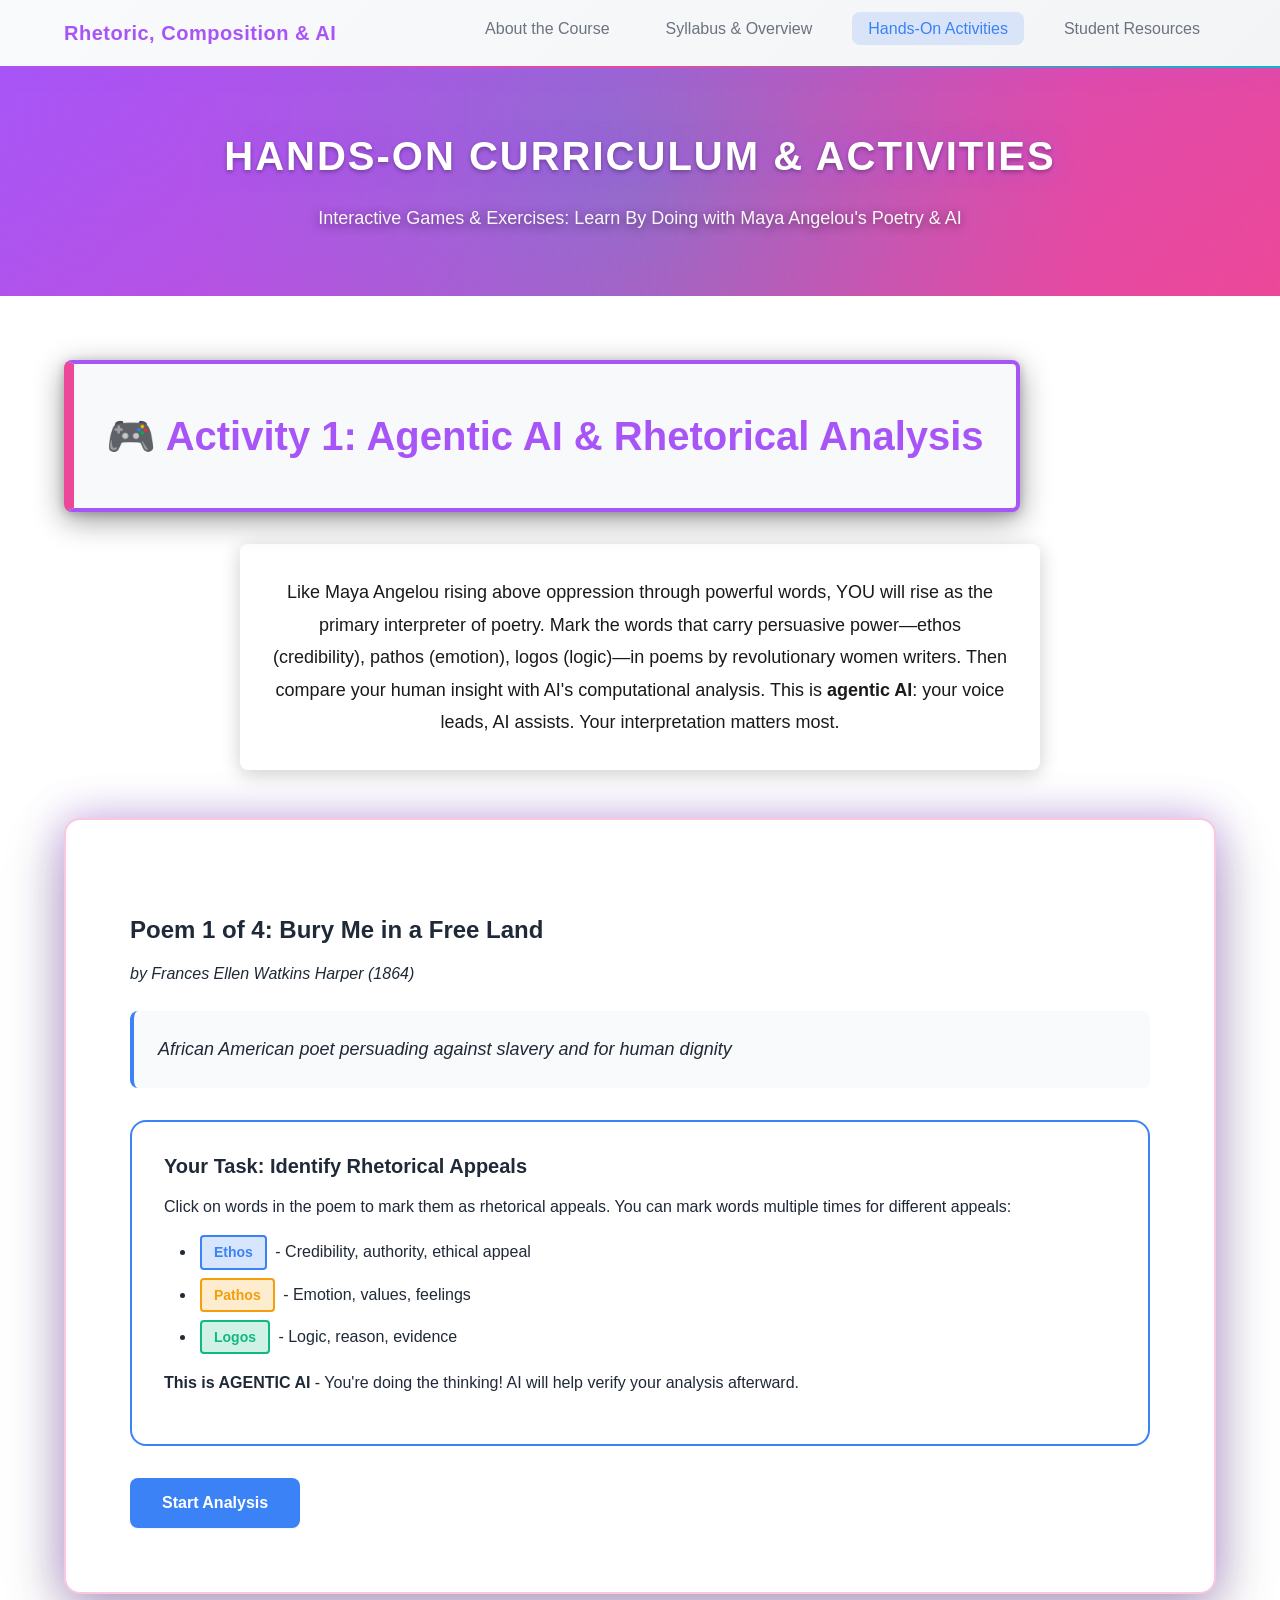
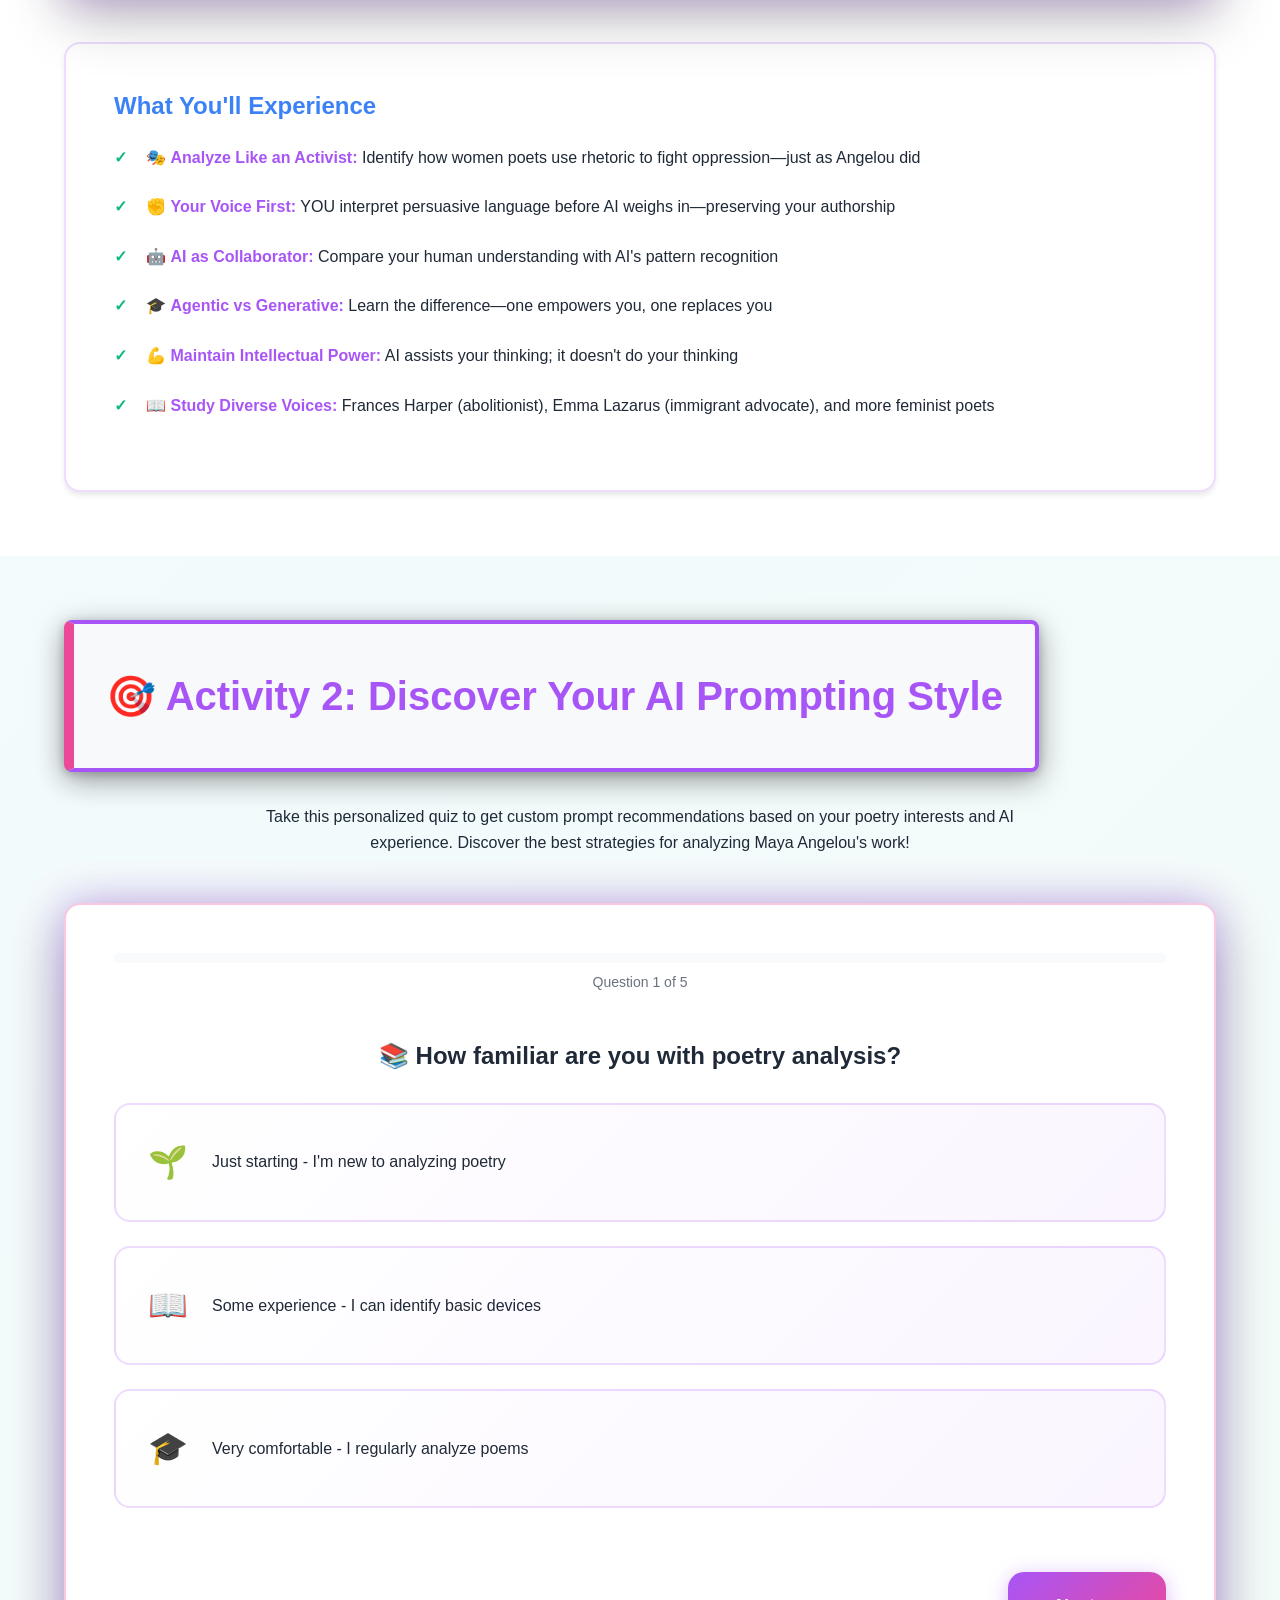
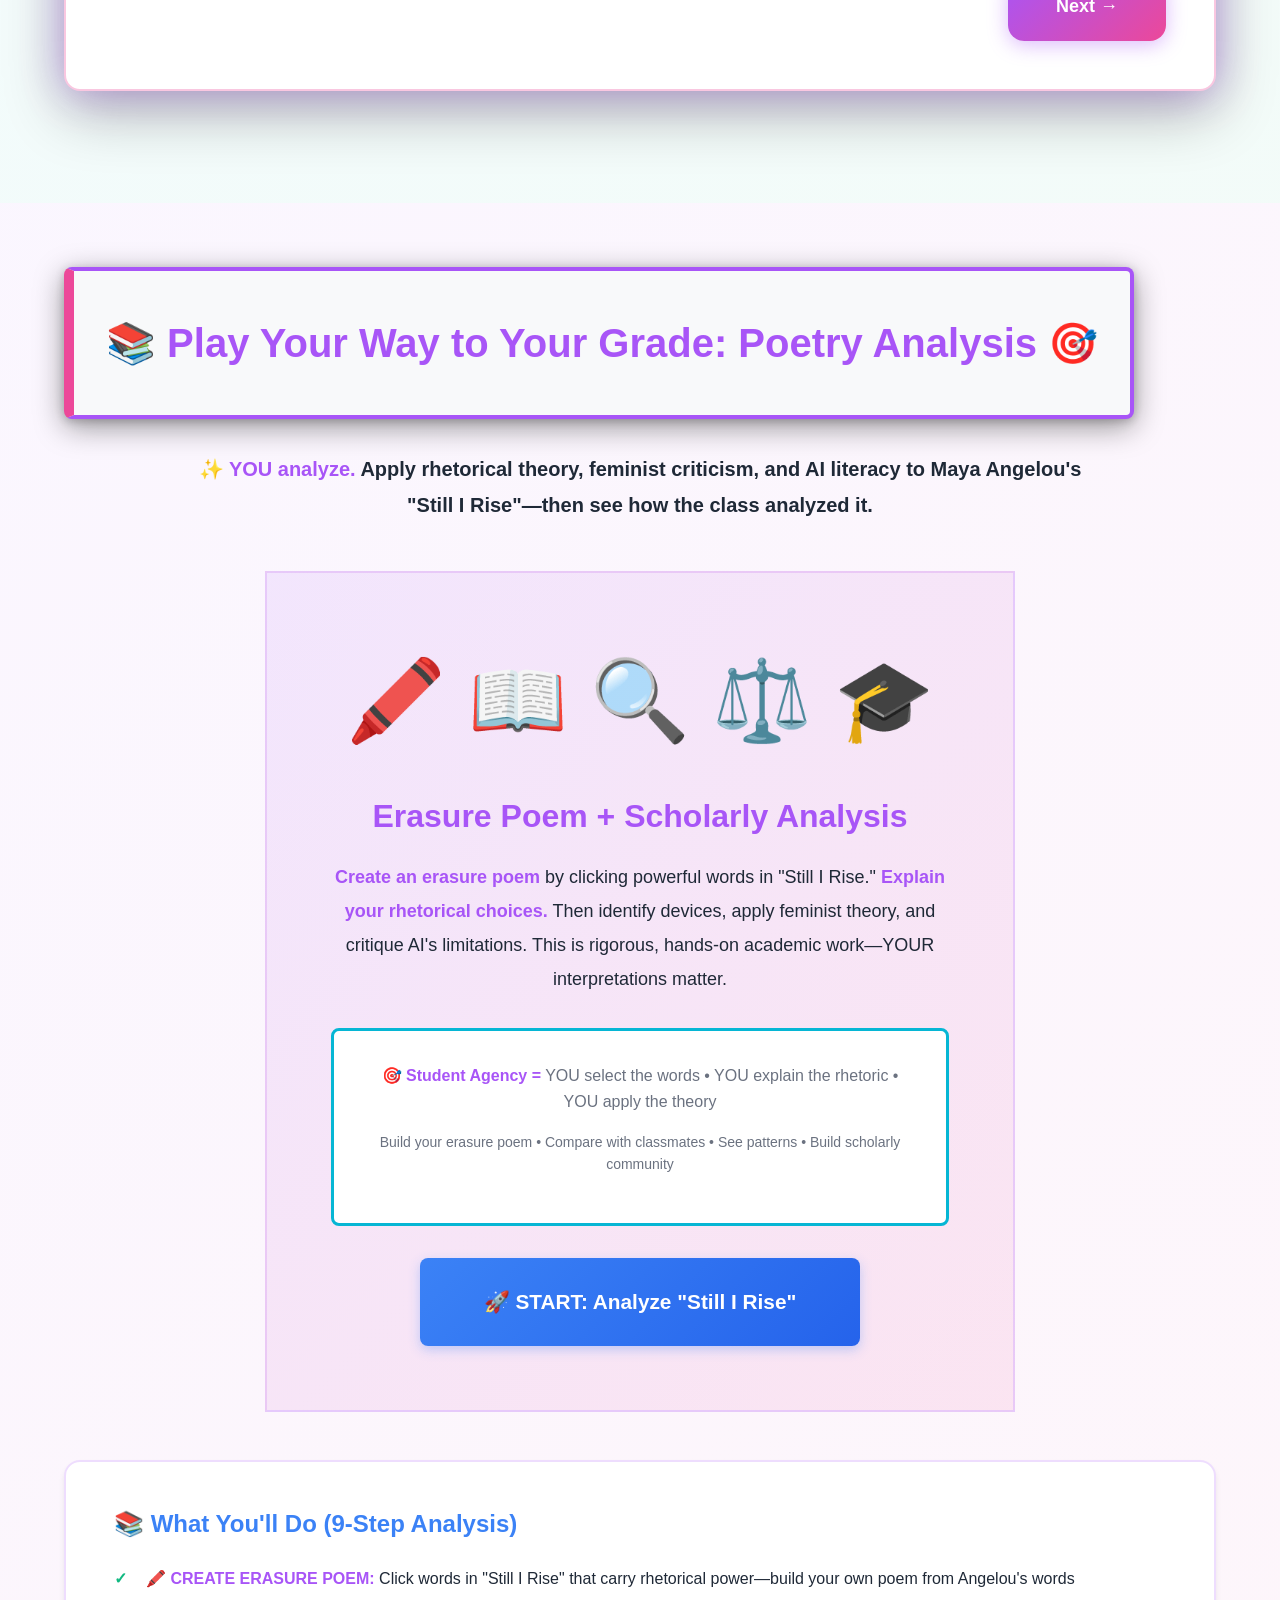
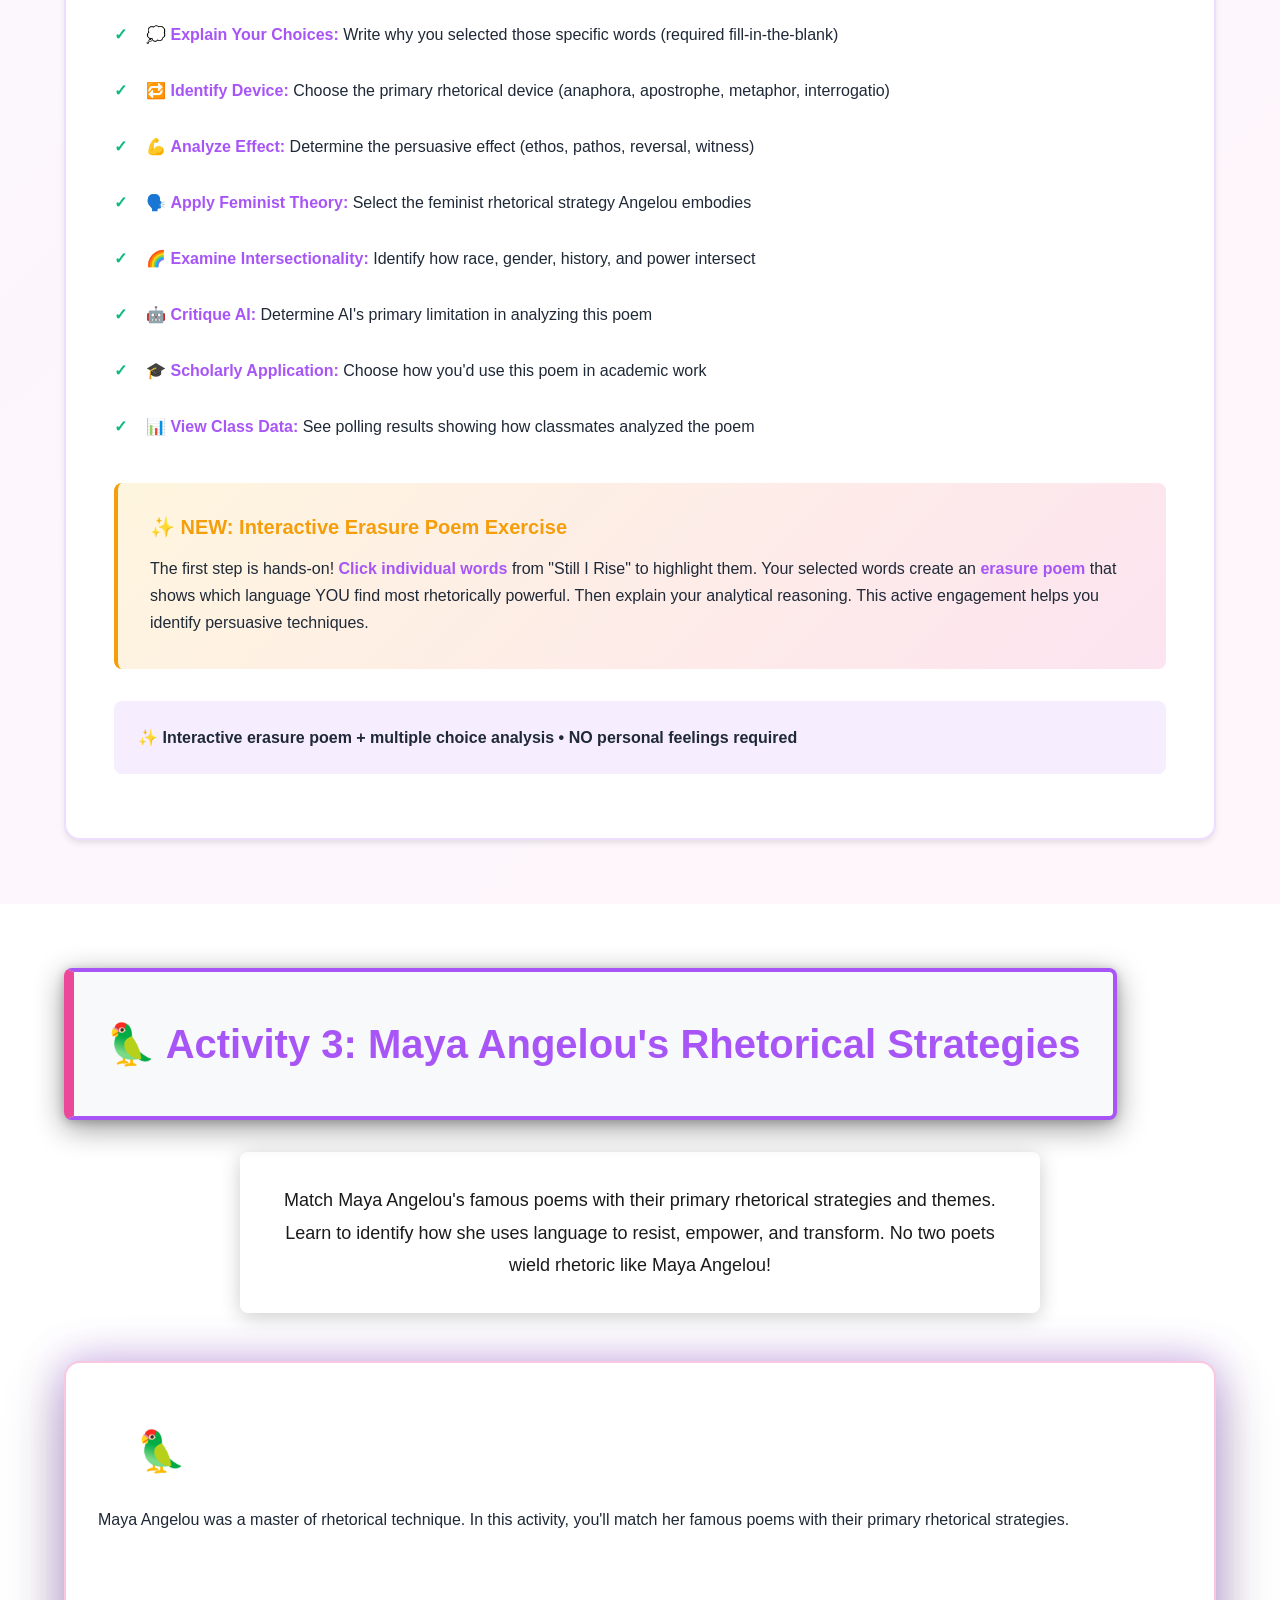
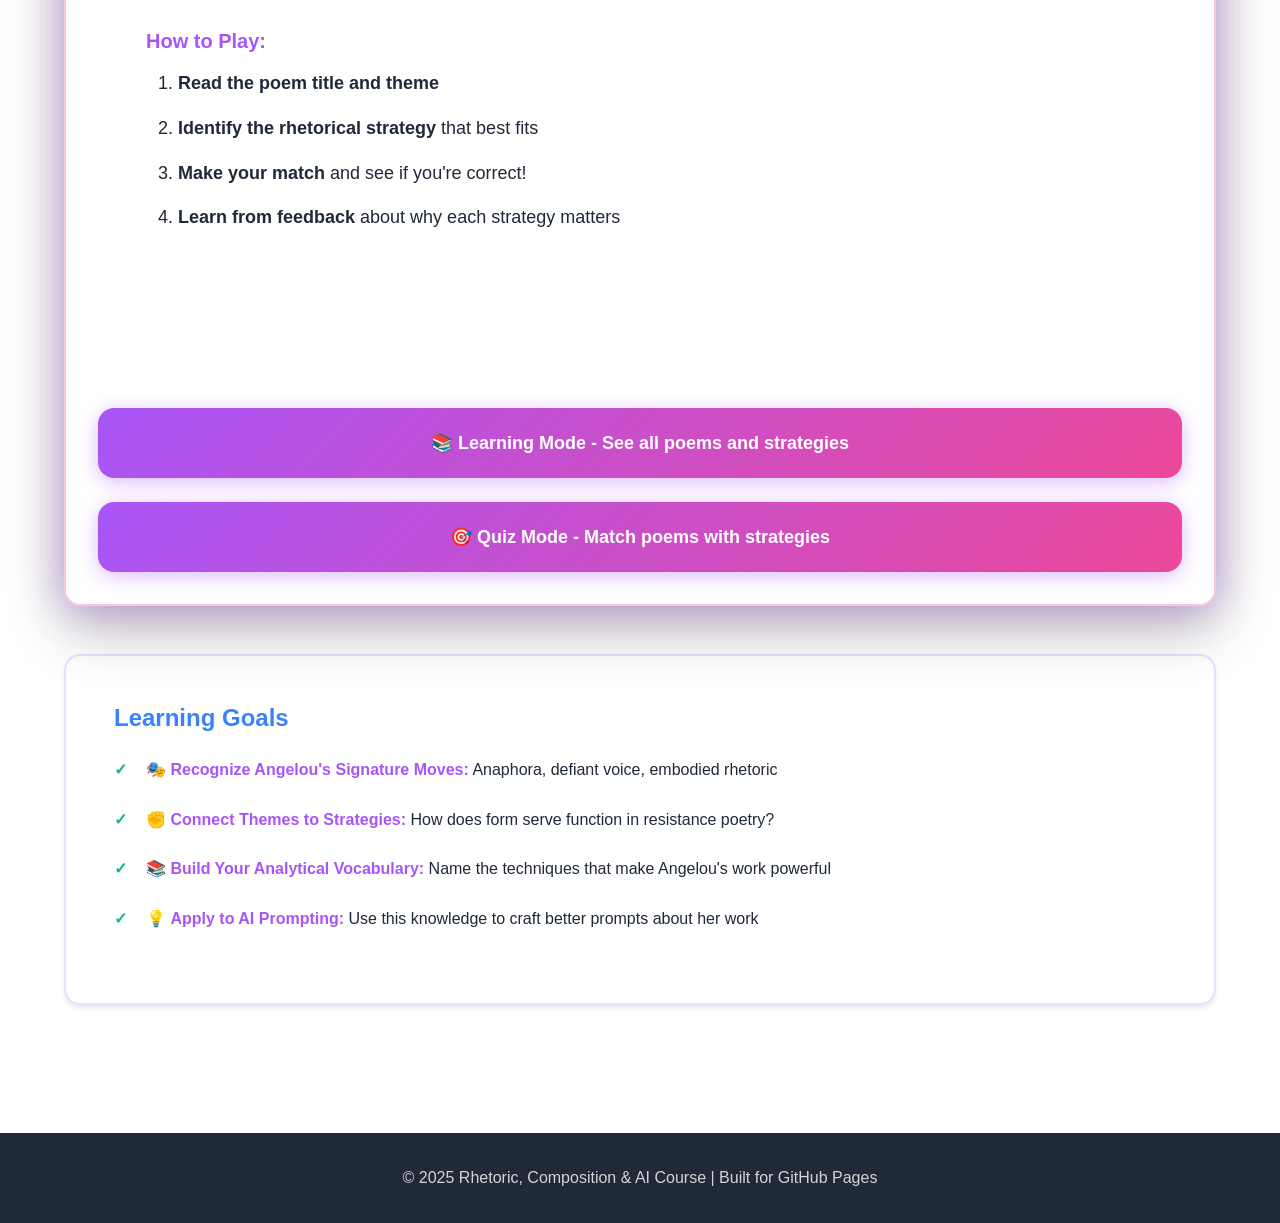
==== commit de8fd482: "Prominently feature erasure poem activity in activities page UPDATED POETRY EXPLORER DESCRIPTION: - " ====
--- a/activities.html
+++ b/activities.html
@@ -89,20 +89,21 @@
                 </p>
 
                 <div class="tech-card" style="max-width: 750px; margin: var(--spacing-xl) auto; text-align: center; padding: var(--spacing-2xl); background: linear-gradient(135deg, rgba(168, 85, 247, 0.1), rgba(236, 72, 153, 0.1));">
-                    <div style="font-size: 5rem; margin-bottom: var(--spacing-lg);">📖 🔍 ⚖️ 🎓 📊</div>
+                    <div style="font-size: 5rem; margin-bottom: var(--spacing-lg);">🖍️ 📖 🔍 ⚖️ 🎓</div>
                     <h3 style="color: var(--neon-purple); margin-bottom: var(--spacing-md); font-size: 2rem; font-weight: 900;">
-                        Scholarly Analysis Practice
+                        Erasure Poem + Scholarly Analysis
                     </h3>
                     <p style="line-height: 1.9; margin-bottom: var(--spacing-lg); color: var(--text-primary); font-size: var(--font-size-lg);">
-                        <strong>Make analytical choices.</strong> Identify rhetorical devices. Apply feminist theory.
-                        Critique AI's limitations. This is rigorous academic work—YOUR interpretations matter.
+                        <strong>Create an erasure poem</strong> by clicking powerful words in "Still I Rise."
+                        <strong>Explain your rhetorical choices.</strong> Then identify devices, apply feminist theory,
+                        and critique AI's limitations. This is rigorous, hands-on academic work—YOUR interpretations matter.
                     </p>
                     <div style="background: white; padding: var(--spacing-lg); border-radius: var(--radius-md); margin-bottom: var(--spacing-lg); border: 3px solid var(--neon-cyan);">
                         <p style="font-size: var(--font-size-base); color: var(--text-secondary); margin-bottom: var(--spacing-sm);">
-                            <strong>🎯 Student Agency =</strong> YOU choose the analysis • YOU apply the theory
+                            <strong>🎯 Student Agency =</strong> YOU select the words • YOU explain the rhetoric • YOU apply the theory
                         </p>
                         <p style="font-size: var(--font-size-sm); color: var(--text-secondary);">
-                            Compare with classmates • See patterns • Build scholarly community
+                            Build your erasure poem • Compare with classmates • See patterns • Build scholarly community
                         </p>
                     </div>
                     <button id="launch-poetry-explorer" class="btn-primary" style="font-size: 1.3rem; padding: var(--spacing-lg) var(--spacing-2xl); font-weight: 800;">
@@ -113,7 +114,8 @@
                 <div class="game-info tech-card">
                     <h3>📚 What You'll Do (9-Step Analysis)</h3>
                     <ul style="line-height: 2;">
-                        <li>📖 <strong>Read the Poem:</strong> Encounter excerpts from "Still I Rise"</li>
+                        <li>🖍️ <strong>CREATE ERASURE POEM:</strong> Click words in "Still I Rise" that carry rhetorical power—build your own poem from Angelou's words</li>
+                        <li>💭 <strong>Explain Your Choices:</strong> Write why you selected those specific words (required fill-in-the-blank)</li>
                         <li>🔁 <strong>Identify Device:</strong> Choose the primary rhetorical device (anaphora, apostrophe, metaphor, interrogatio)</li>
                         <li>💪 <strong>Analyze Effect:</strong> Determine the persuasive effect (ethos, pathos, reversal, witness)</li>
                         <li>🗣️ <strong>Apply Feminist Theory:</strong> Select the feminist rhetorical strategy Angelou embodies</li>
@@ -122,8 +124,16 @@
                         <li>🎓 <strong>Scholarly Application:</strong> Choose how you'd use this poem in academic work</li>
                         <li>📊 <strong>View Class Data:</strong> See polling results showing how classmates analyzed the poem</li>
                     </ul>
+                    <div style="margin-top: var(--spacing-lg); padding: var(--spacing-lg); background: linear-gradient(135deg, rgba(251, 191, 36, 0.15), rgba(236, 72, 153, 0.15)); border-radius: var(--radius-md); border-left: 4px solid var(--accent-color);">
+                        <h4 style="color: var(--accent-color); margin-bottom: var(--spacing-sm);">✨ NEW: Interactive Erasure Poem Exercise</h4>
+                        <p style="margin: 0; line-height: 1.7;">
+                            The first step is hands-on! <strong>Click individual words</strong> from "Still I Rise" to highlight them.
+                            Your selected words create an <strong>erasure poem</strong> that shows which language YOU find most rhetorically powerful.
+                            Then explain your analytical reasoning. This active engagement helps you identify persuasive techniques.
+                        </p>
+                    </div>
                     <p style="margin-top: var(--spacing-lg); padding: var(--spacing-md); background: rgba(168, 85, 247, 0.1); border-radius: var(--radius-md); font-weight: 600;">
-                        ✨ All multiple choice • Pure scholarly analysis • NO personal feelings required
+                        ✨ Interactive erasure poem + multiple choice analysis • NO personal feelings required
                     </p>
                 </div>
             </div>
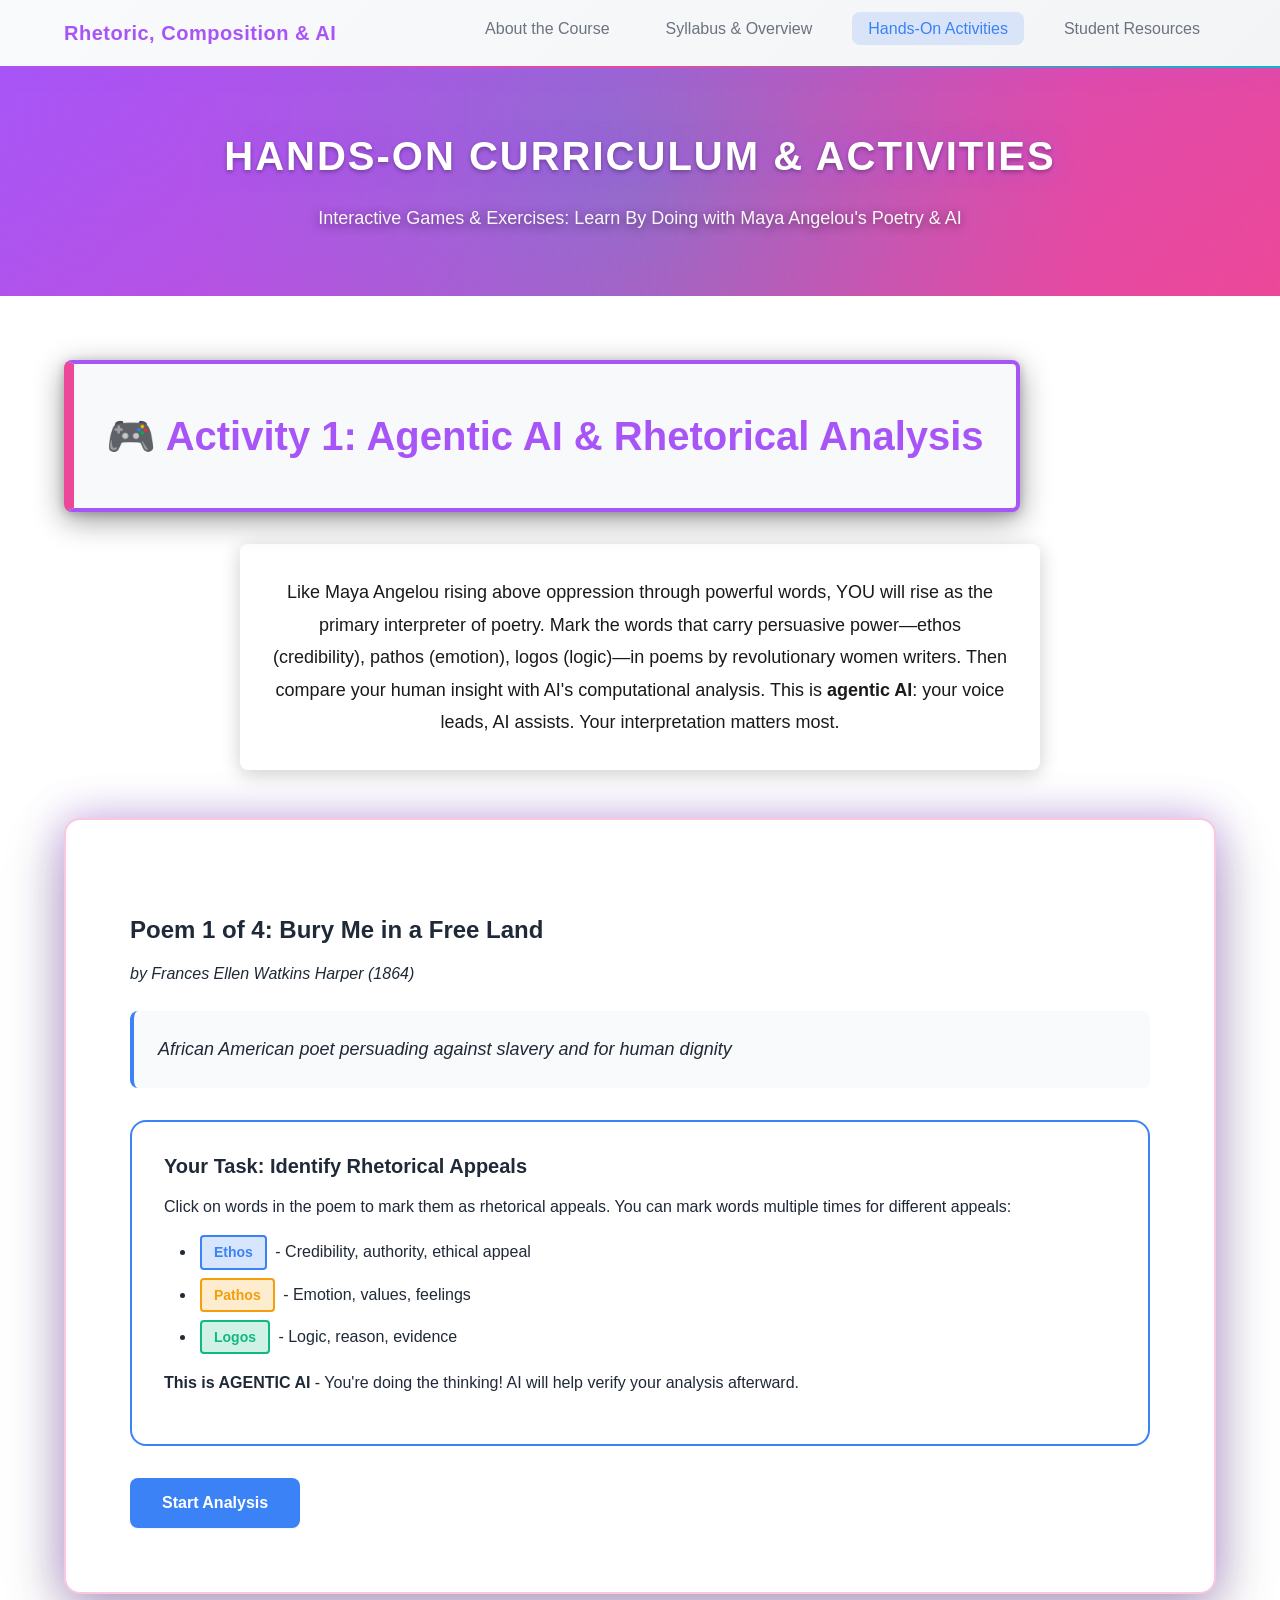
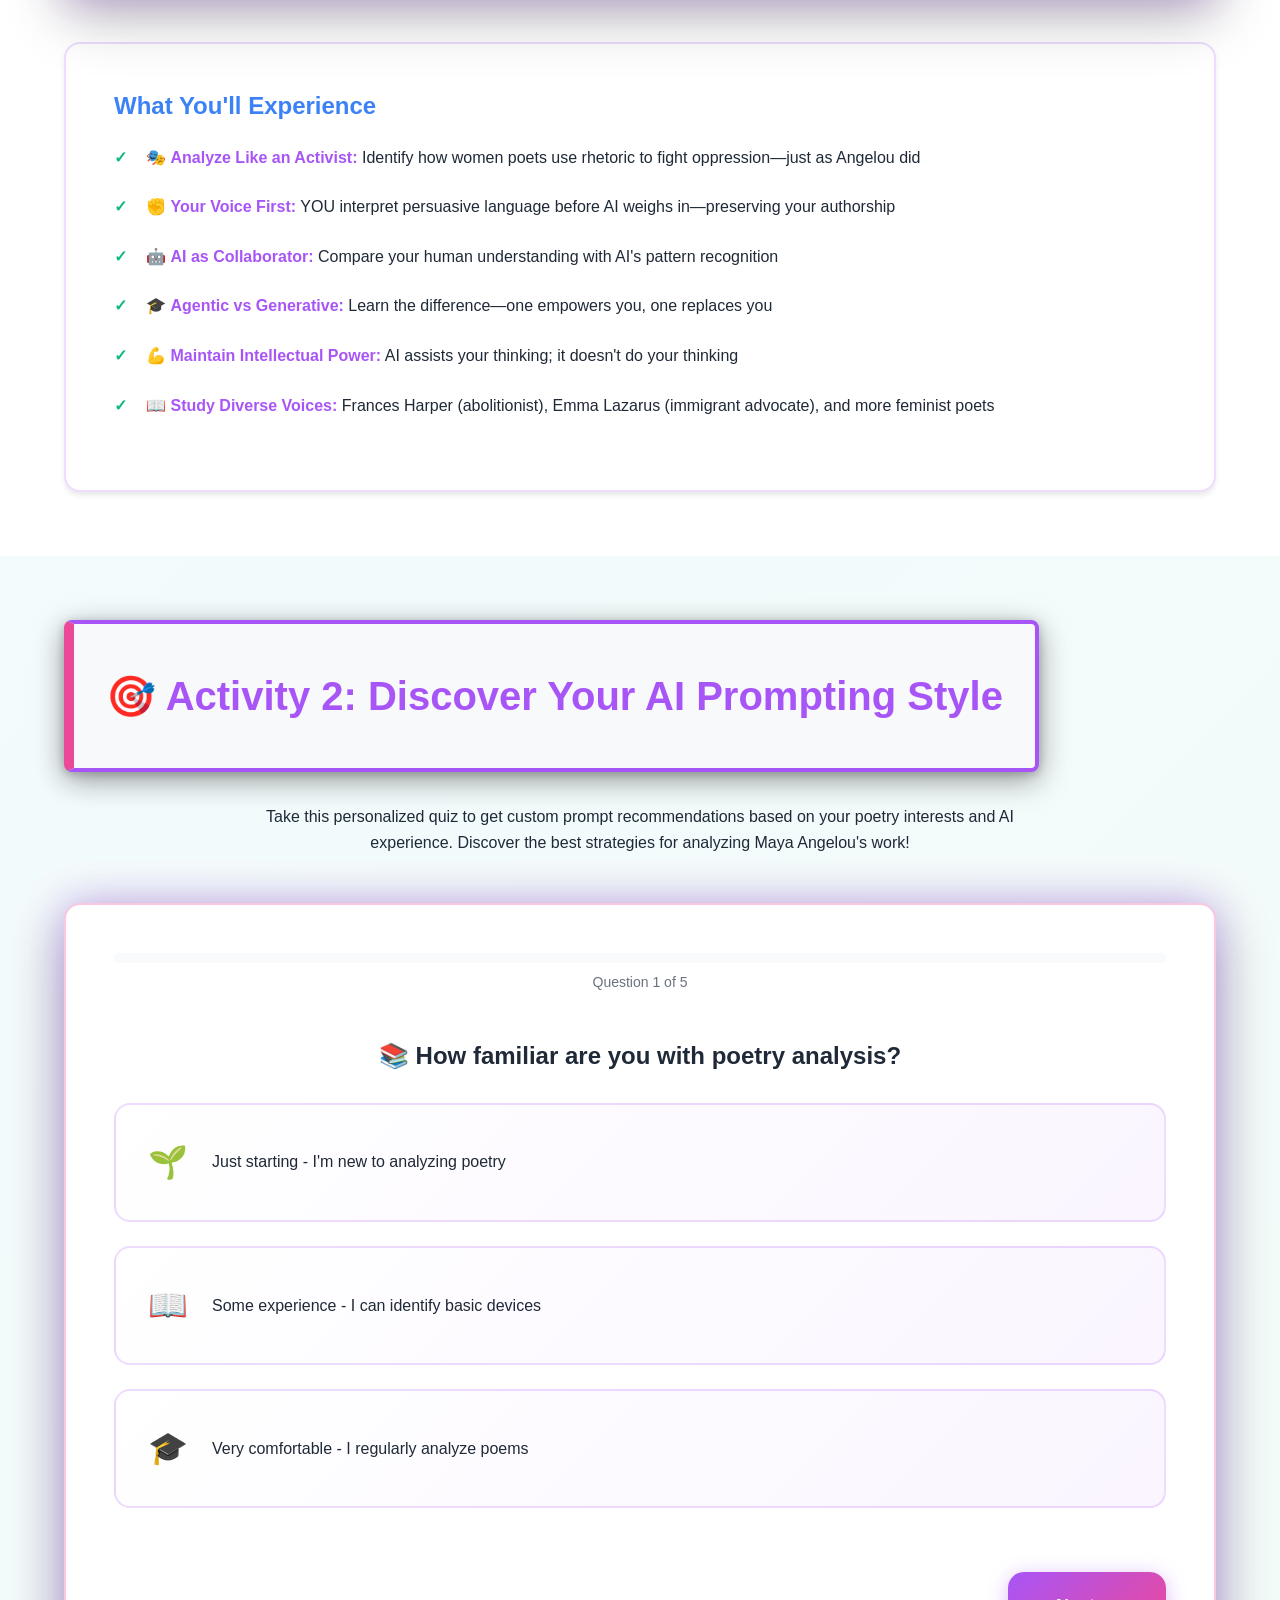
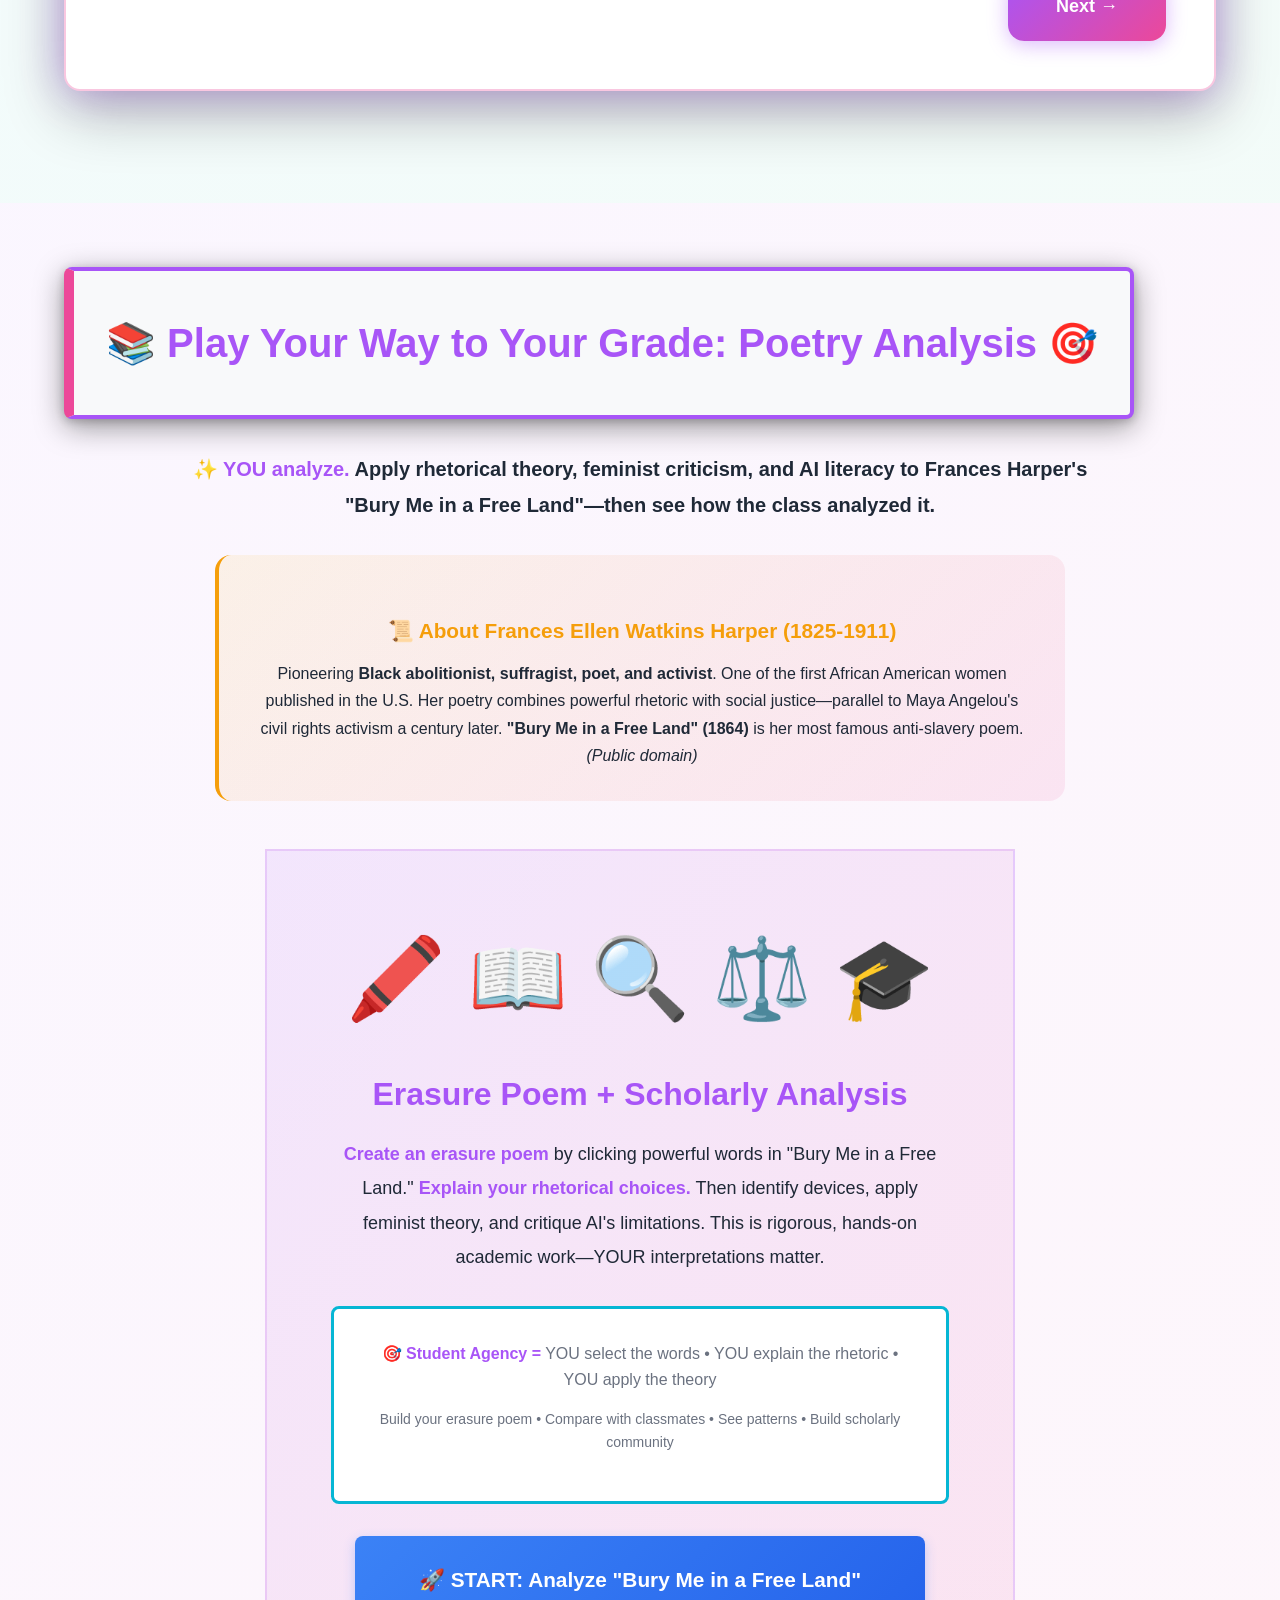
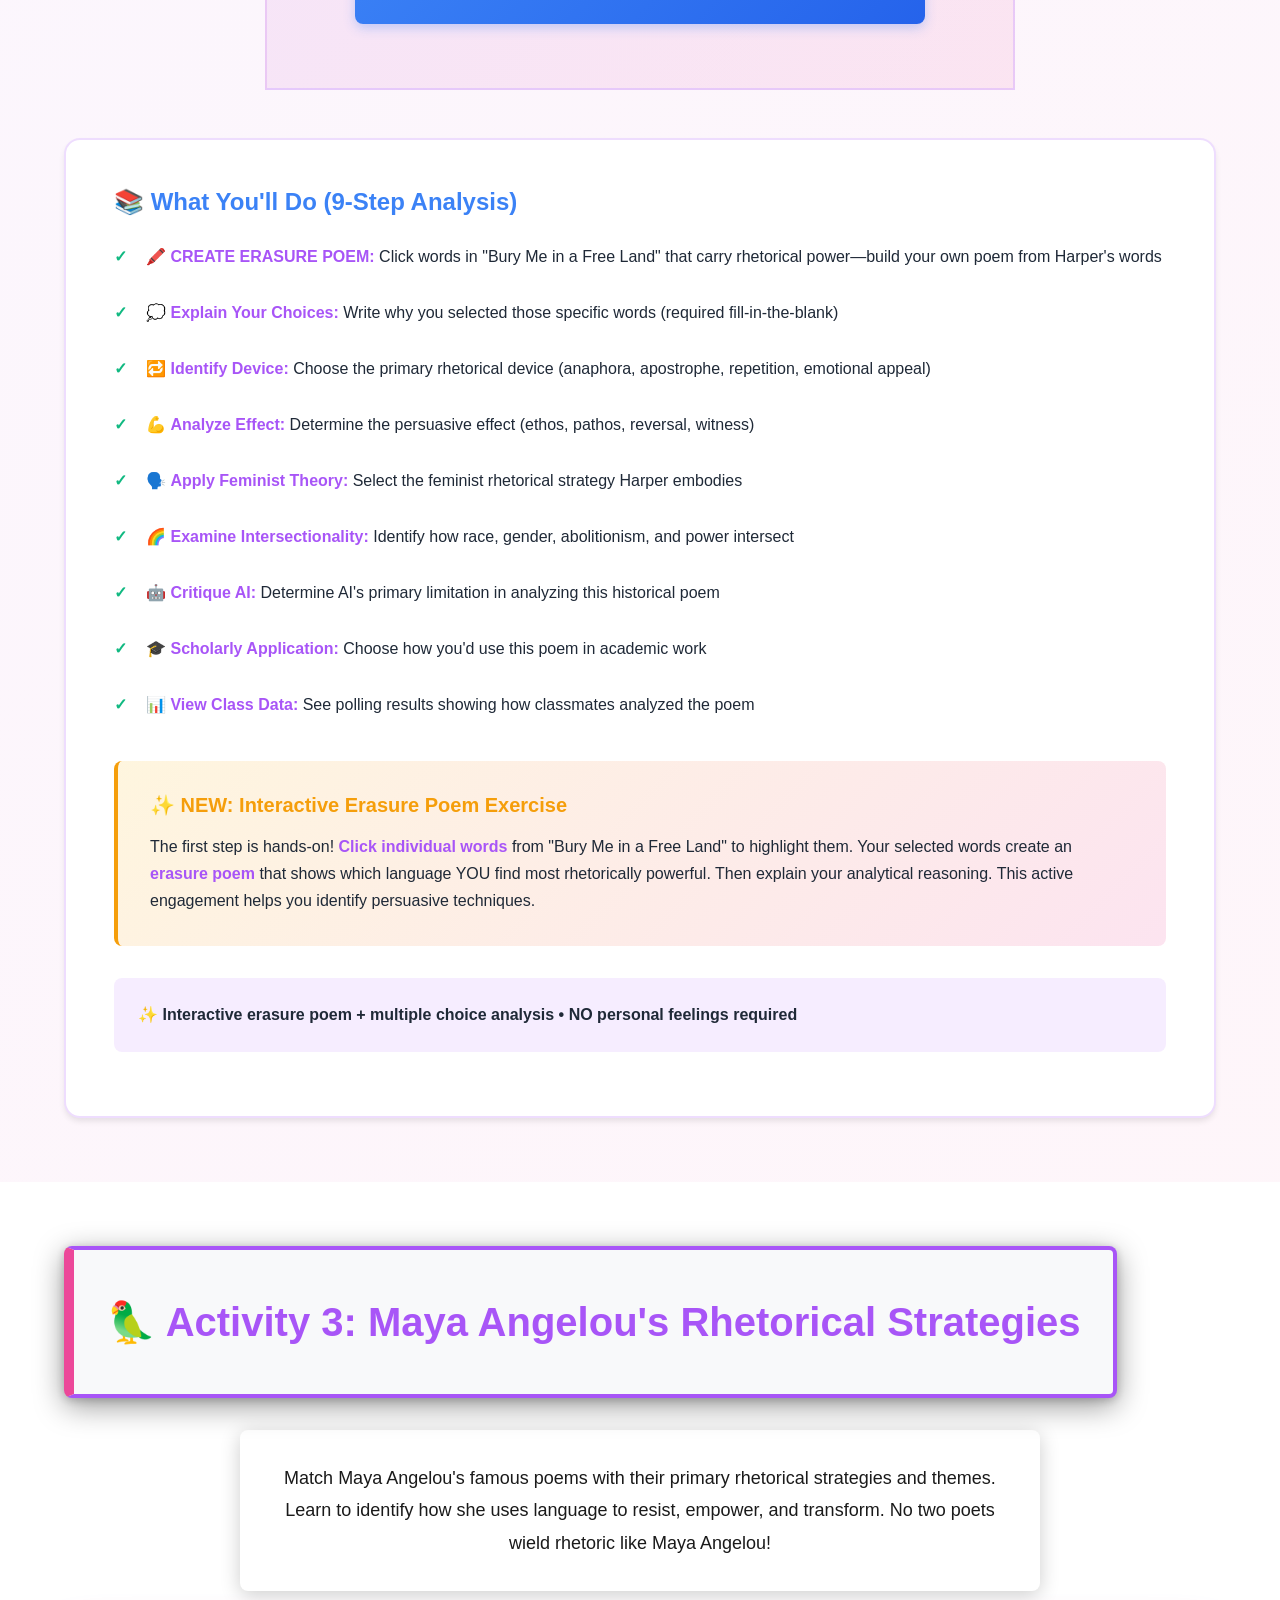
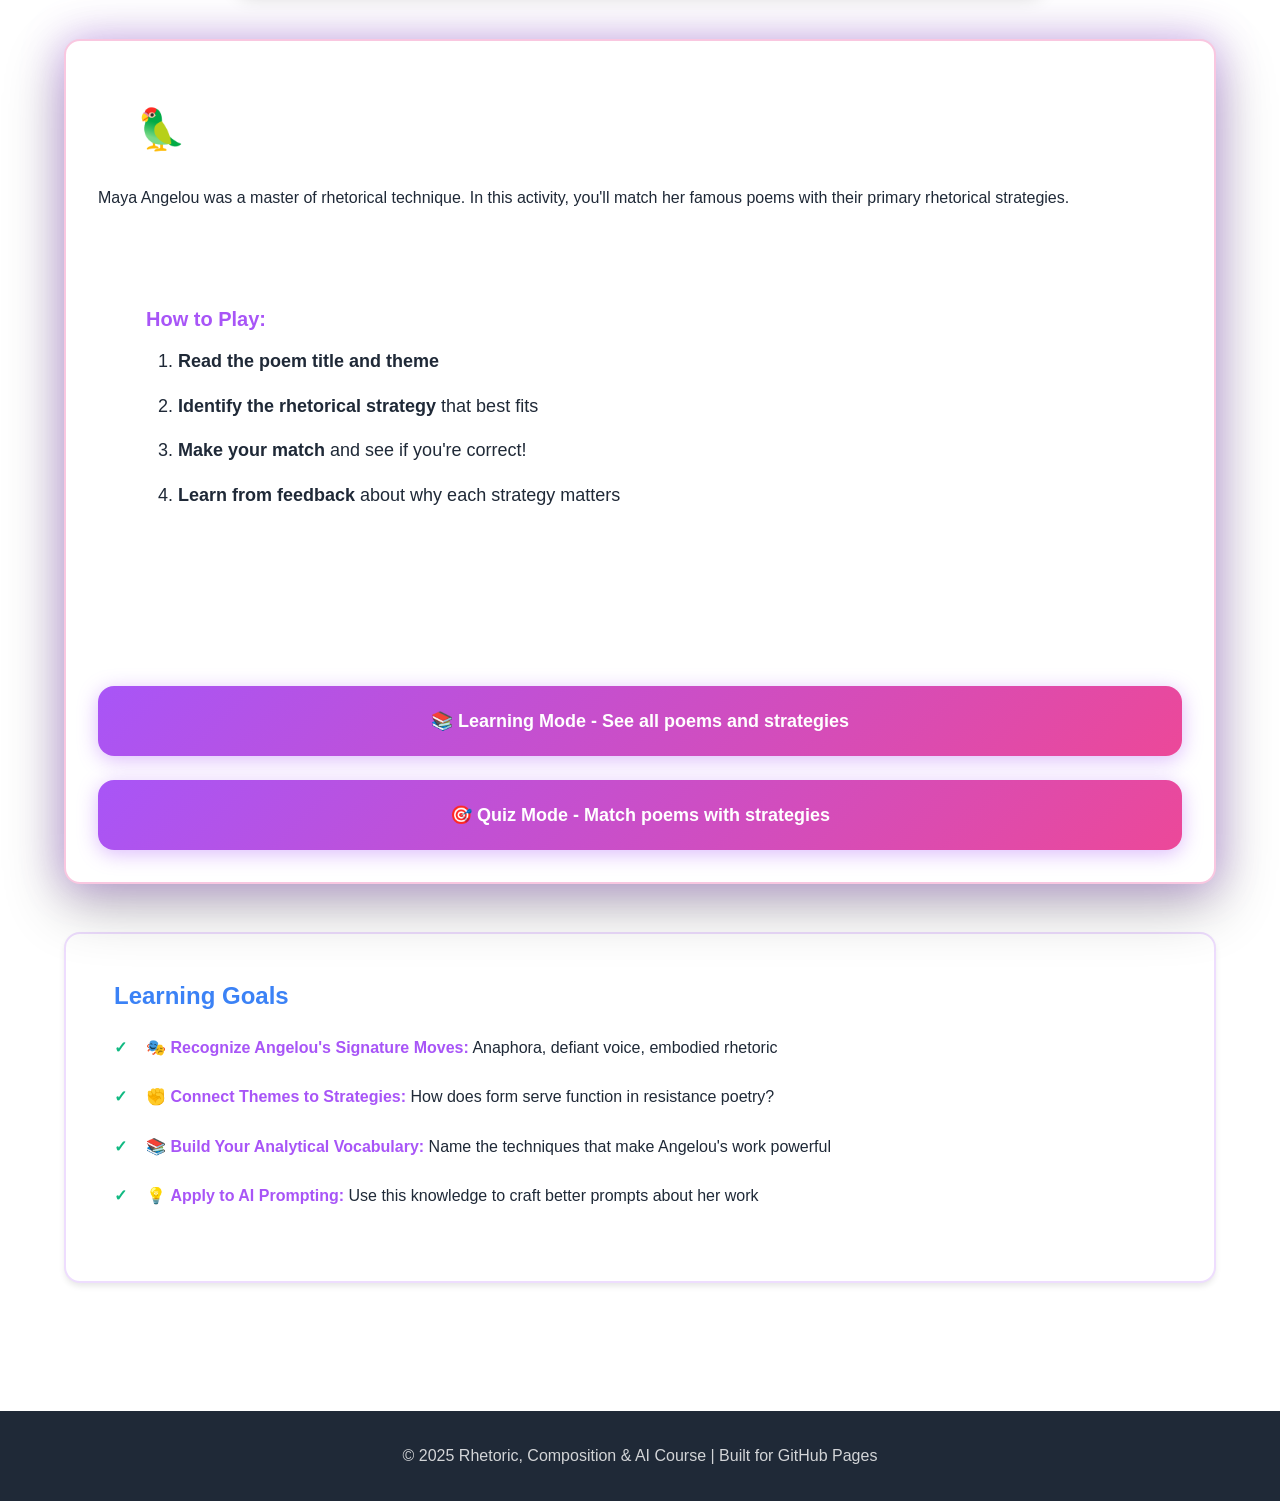
==== commit 200cc873: "Replace Maya Angelou with Frances Harper's public domain poem - Updated js/poetry-explorer.js with f" ====
--- a/activities.html
+++ b/activities.html
@@ -85,8 +85,19 @@
             <div class="container">
                 <h2 class="activity-title-solid">📚 Play Your Way to Your Grade: Poetry Analysis 🎯</h2>
                 <p style="text-align: center; max-width: 900px; margin: 0 auto var(--spacing-lg); font-size: var(--font-size-xl); line-height: 1.8; font-weight: 600;">
-                    <span style="color: var(--neon-purple);">✨ YOU analyze.</span> Apply rhetorical theory, feminist criticism, and AI literacy to Maya Angelou's "Still I Rise"—then see how the class analyzed it.
+                    <span style="color: var(--neon-purple);">✨ YOU analyze.</span> Apply rhetorical theory, feminist criticism, and AI literacy to Frances Harper's "Bury Me in a Free Land"—then see how the class analyzed it.
                 </p>
+
+                <div style="background: linear-gradient(135deg, rgba(251, 191, 36, 0.1), rgba(236, 72, 153, 0.1)); padding: var(--spacing-lg); border-radius: var(--radius-lg); margin: var(--spacing-lg) auto; max-width: 850px; text-align: center; border-left: 4px solid var(--accent-color);">
+                    <h3 style="color: var(--accent-color); margin-bottom: var(--spacing-sm); font-size: 1.3rem;">
+                        📜 About Frances Ellen Watkins Harper (1825-1911)
+                    </h3>
+                    <p style="margin: 0; line-height: 1.7;">
+                        Pioneering <strong>Black abolitionist, suffragist, poet, and activist</strong>. One of the first African American women published in the U.S.
+                        Her poetry combines powerful rhetoric with social justice—parallel to Maya Angelou's civil rights activism a century later.
+                        <strong>"Bury Me in a Free Land" (1864)</strong> is her most famous anti-slavery poem. <em>(Public domain)</em>
+                    </p>
+                </div>
 
                 <div class="tech-card" style="max-width: 750px; margin: var(--spacing-xl) auto; text-align: center; padding: var(--spacing-2xl); background: linear-gradient(135deg, rgba(168, 85, 247, 0.1), rgba(236, 72, 153, 0.1));">
                     <div style="font-size: 5rem; margin-bottom: var(--spacing-lg);">🖍️ 📖 🔍 ⚖️ 🎓</div>
@@ -94,7 +105,7 @@
                         Erasure Poem + Scholarly Analysis
                     </h3>
                     <p style="line-height: 1.9; margin-bottom: var(--spacing-lg); color: var(--text-primary); font-size: var(--font-size-lg);">
-                        <strong>Create an erasure poem</strong> by clicking powerful words in "Still I Rise."
+                        <strong>Create an erasure poem</strong> by clicking powerful words in "Bury Me in a Free Land."
                         <strong>Explain your rhetorical choices.</strong> Then identify devices, apply feminist theory,
                         and critique AI's limitations. This is rigorous, hands-on academic work—YOUR interpretations matter.
                     </p>
@@ -107,27 +118,27 @@
                         </p>
                     </div>
                     <button id="launch-poetry-explorer" class="btn-primary" style="font-size: 1.3rem; padding: var(--spacing-lg) var(--spacing-2xl); font-weight: 800;">
-                        🚀 START: Analyze "Still I Rise"
+                        🚀 START: Analyze "Bury Me in a Free Land"
                     </button>
                 </div>
 
                 <div class="game-info tech-card">
                     <h3>📚 What You'll Do (9-Step Analysis)</h3>
                     <ul style="line-height: 2;">
-                        <li>🖍️ <strong>CREATE ERASURE POEM:</strong> Click words in "Still I Rise" that carry rhetorical power—build your own poem from Angelou's words</li>
+                        <li>🖍️ <strong>CREATE ERASURE POEM:</strong> Click words in "Bury Me in a Free Land" that carry rhetorical power—build your own poem from Harper's words</li>
                         <li>💭 <strong>Explain Your Choices:</strong> Write why you selected those specific words (required fill-in-the-blank)</li>
-                        <li>🔁 <strong>Identify Device:</strong> Choose the primary rhetorical device (anaphora, apostrophe, metaphor, interrogatio)</li>
+                        <li>🔁 <strong>Identify Device:</strong> Choose the primary rhetorical device (anaphora, apostrophe, repetition, emotional appeal)</li>
                         <li>💪 <strong>Analyze Effect:</strong> Determine the persuasive effect (ethos, pathos, reversal, witness)</li>
-                        <li>🗣️ <strong>Apply Feminist Theory:</strong> Select the feminist rhetorical strategy Angelou embodies</li>
-                        <li>🌈 <strong>Examine Intersectionality:</strong> Identify how race, gender, history, and power intersect</li>
-                        <li>🤖 <strong>Critique AI:</strong> Determine AI's primary limitation in analyzing this poem</li>
+                        <li>🗣️ <strong>Apply Feminist Theory:</strong> Select the feminist rhetorical strategy Harper embodies</li>
+                        <li>🌈 <strong>Examine Intersectionality:</strong> Identify how race, gender, abolitionism, and power intersect</li>
+                        <li>🤖 <strong>Critique AI:</strong> Determine AI's primary limitation in analyzing this historical poem</li>
                         <li>🎓 <strong>Scholarly Application:</strong> Choose how you'd use this poem in academic work</li>
                         <li>📊 <strong>View Class Data:</strong> See polling results showing how classmates analyzed the poem</li>
                     </ul>
                     <div style="margin-top: var(--spacing-lg); padding: var(--spacing-lg); background: linear-gradient(135deg, rgba(251, 191, 36, 0.15), rgba(236, 72, 153, 0.15)); border-radius: var(--radius-md); border-left: 4px solid var(--accent-color);">
                         <h4 style="color: var(--accent-color); margin-bottom: var(--spacing-sm);">✨ NEW: Interactive Erasure Poem Exercise</h4>
                         <p style="margin: 0; line-height: 1.7;">
-                            The first step is hands-on! <strong>Click individual words</strong> from "Still I Rise" to highlight them.
+                            The first step is hands-on! <strong>Click individual words</strong> from "Bury Me in a Free Land" to highlight them.
                             Your selected words create an <strong>erasure poem</strong> that shows which language YOU find most rhetorically powerful.
                             Then explain your analytical reasoning. This active engagement helps you identify persuasive techniques.
                         </p>
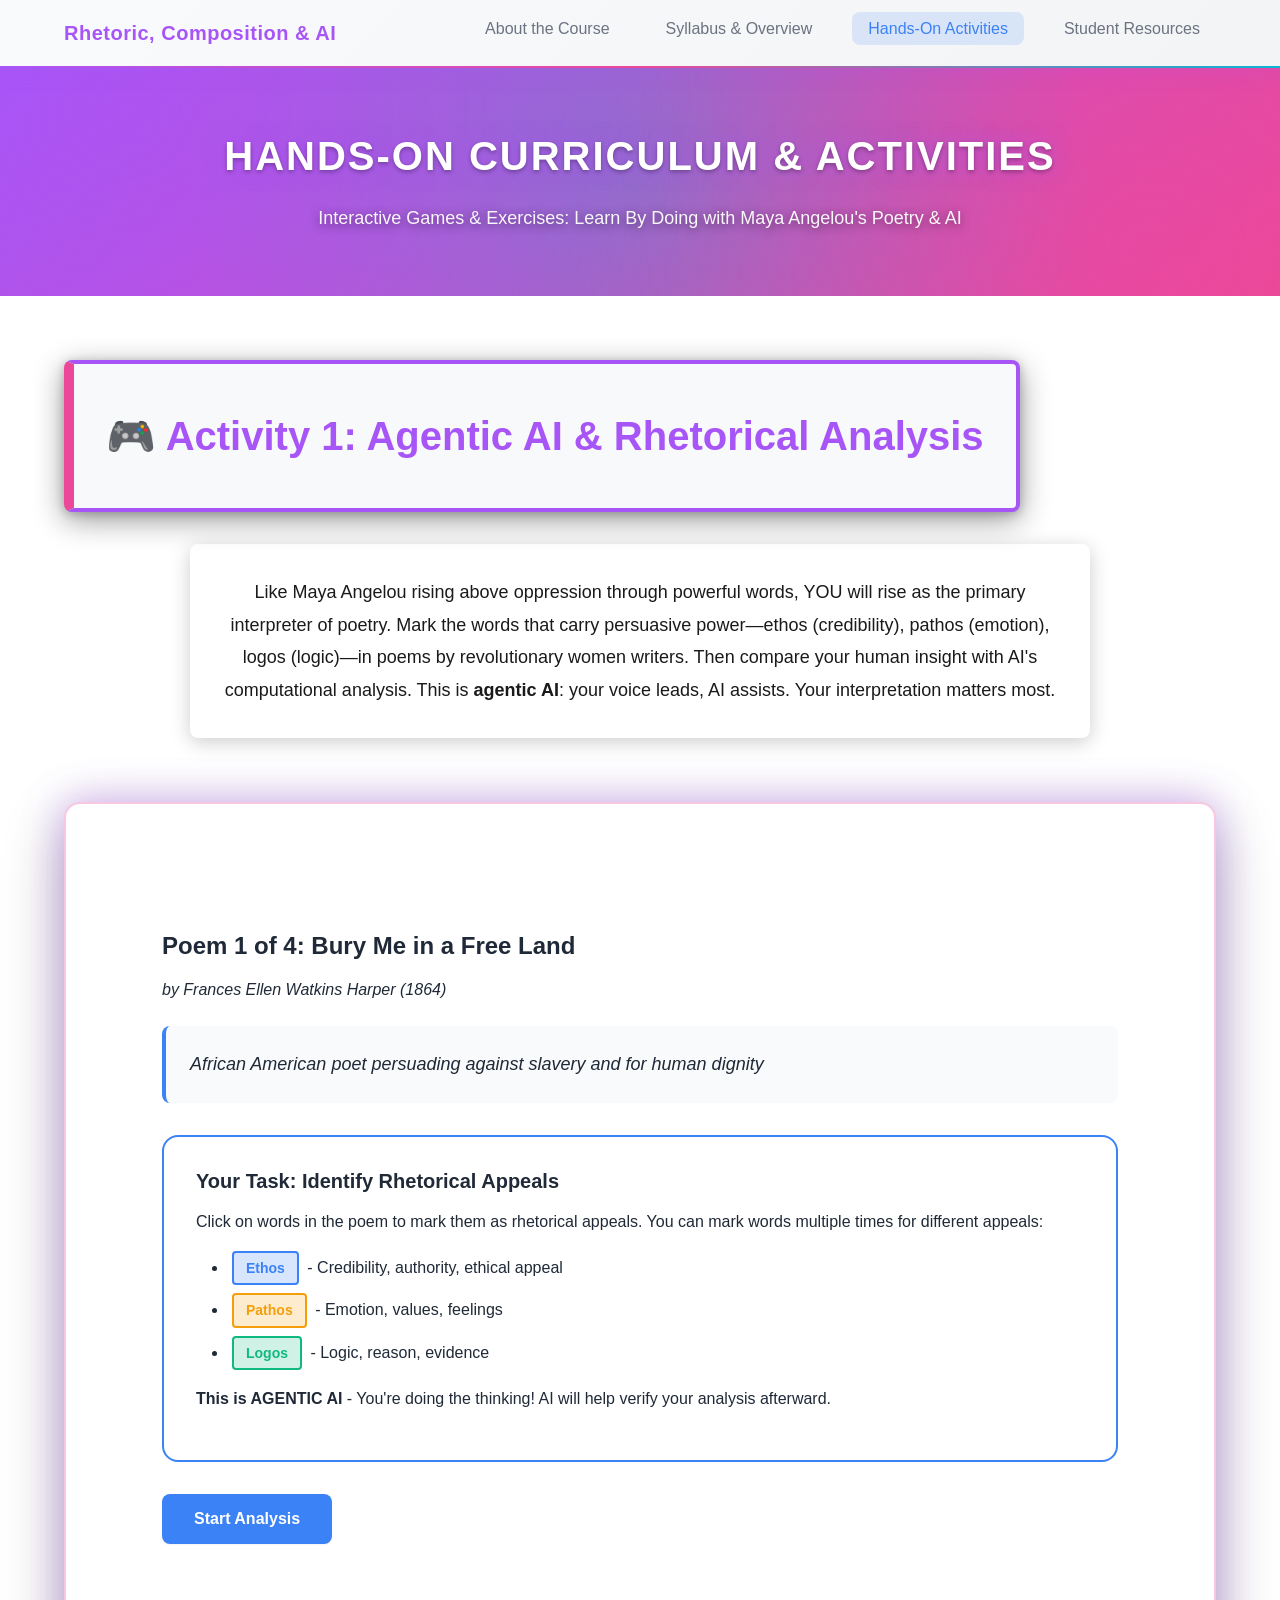
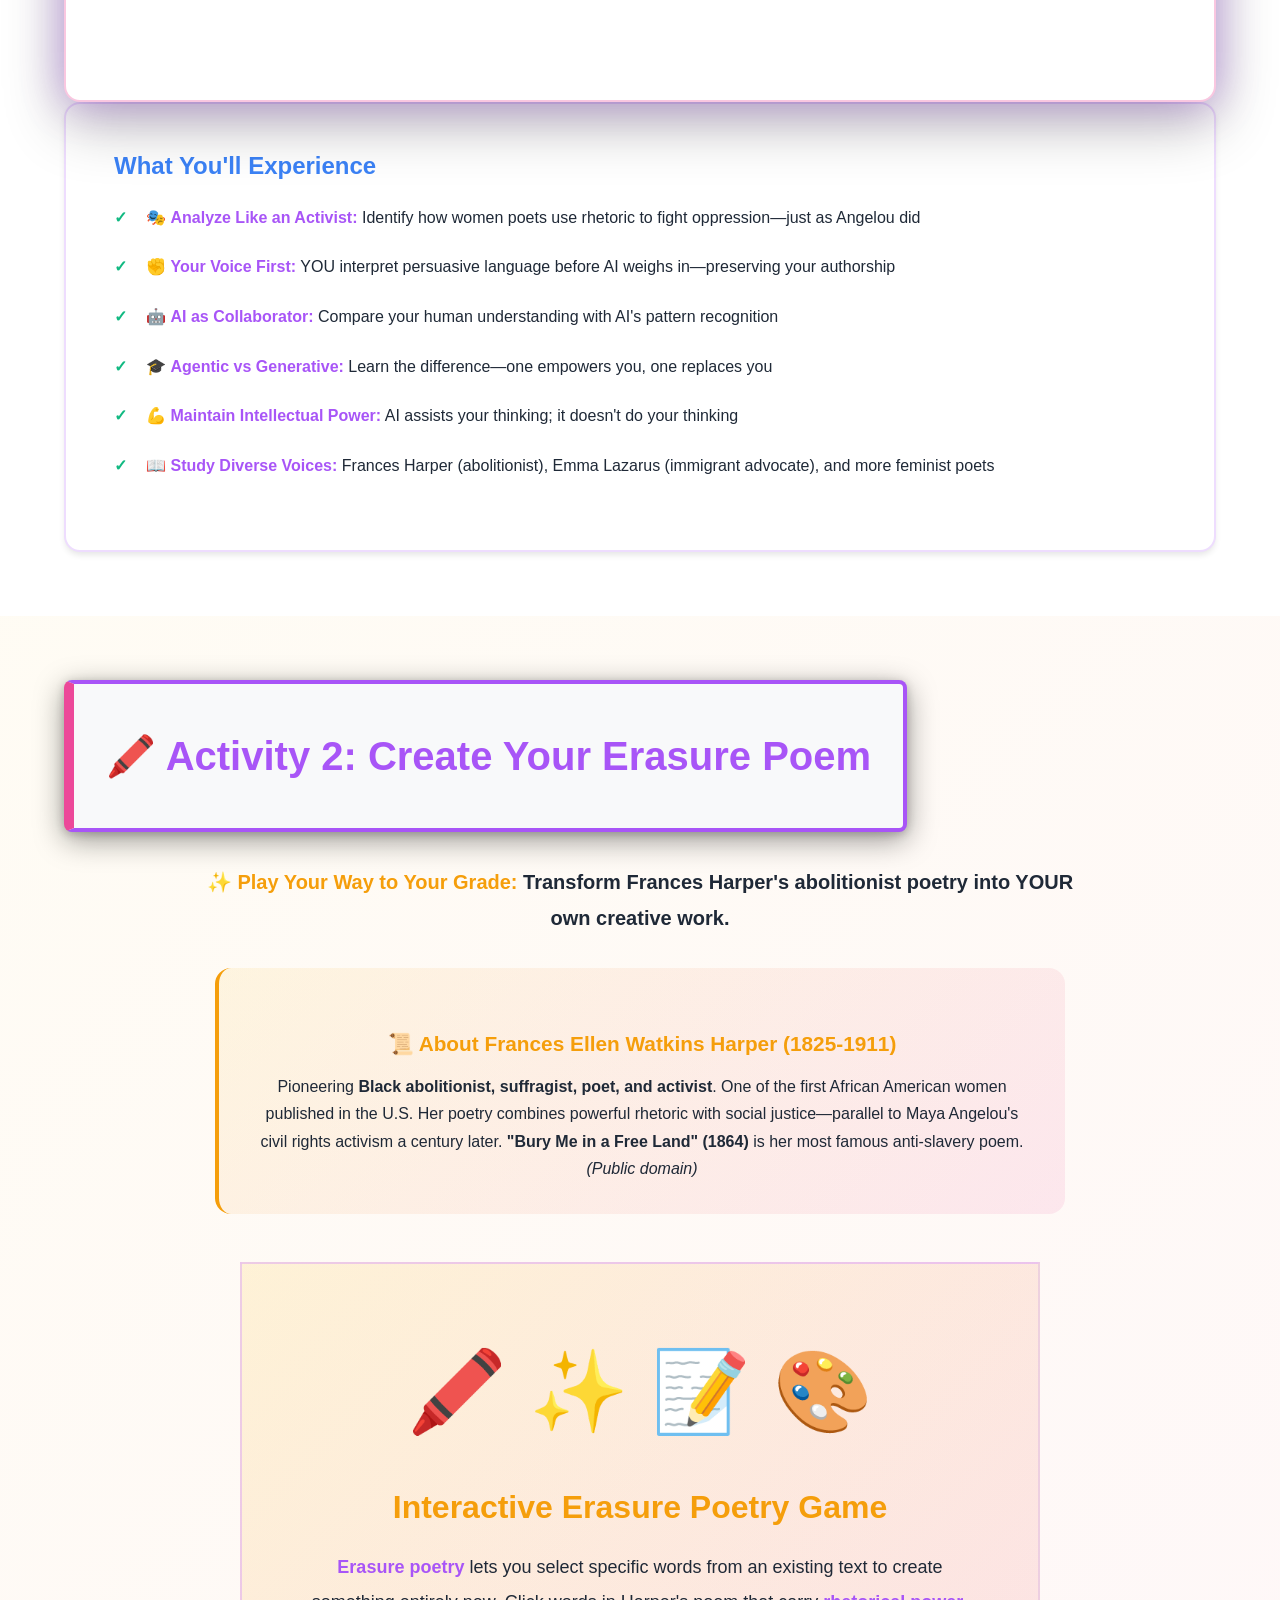
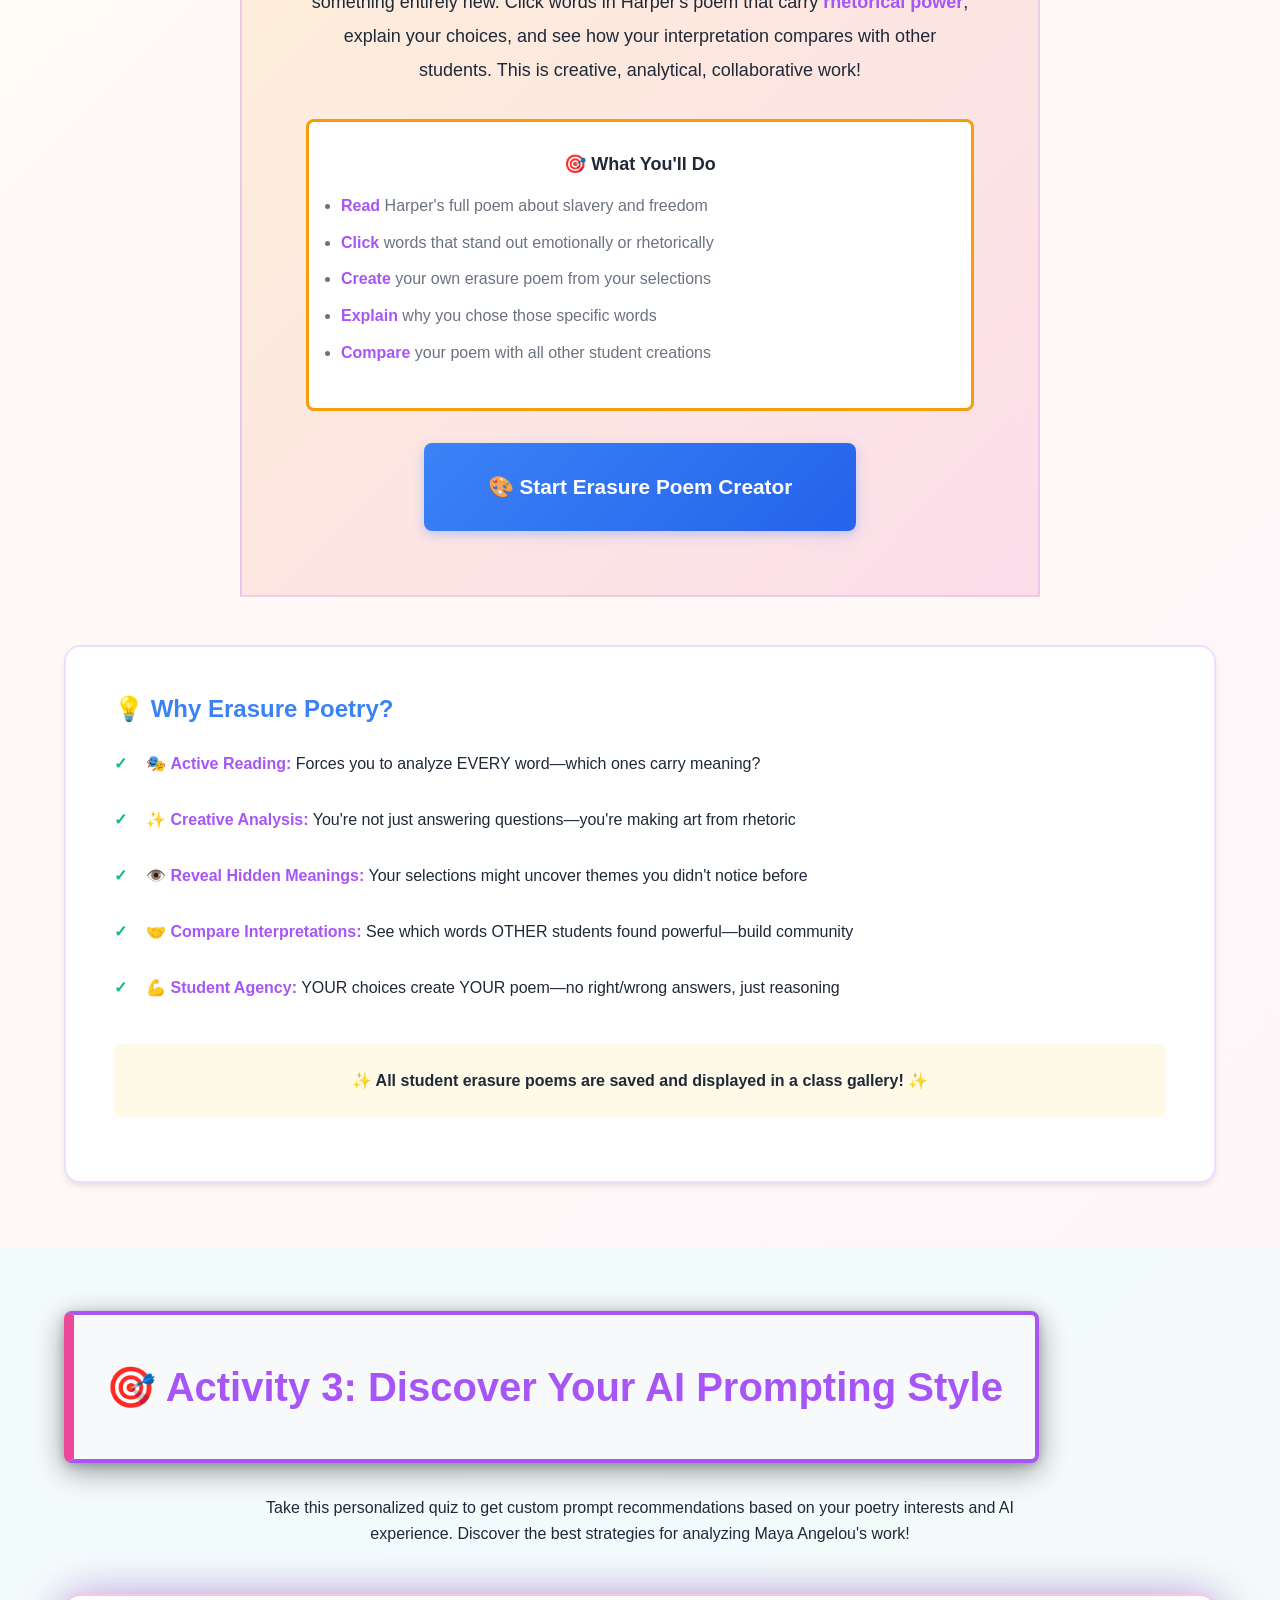
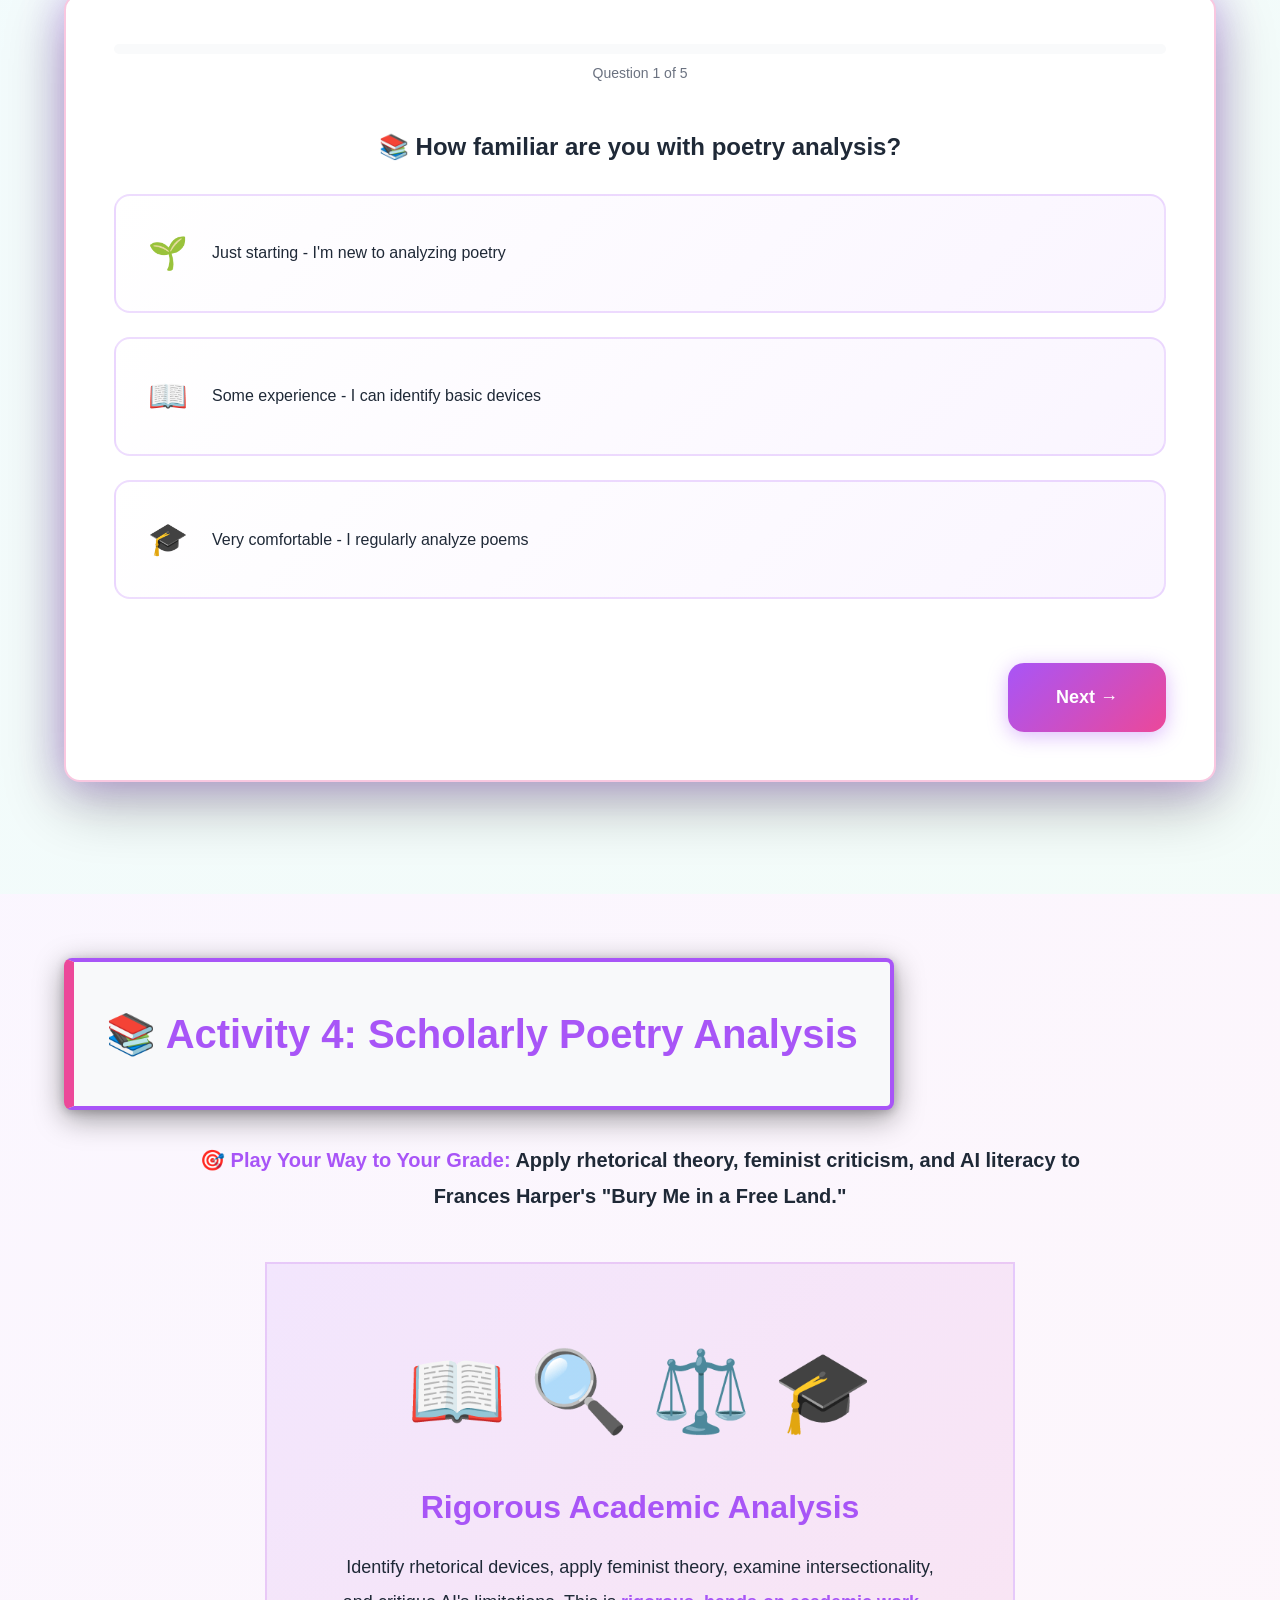
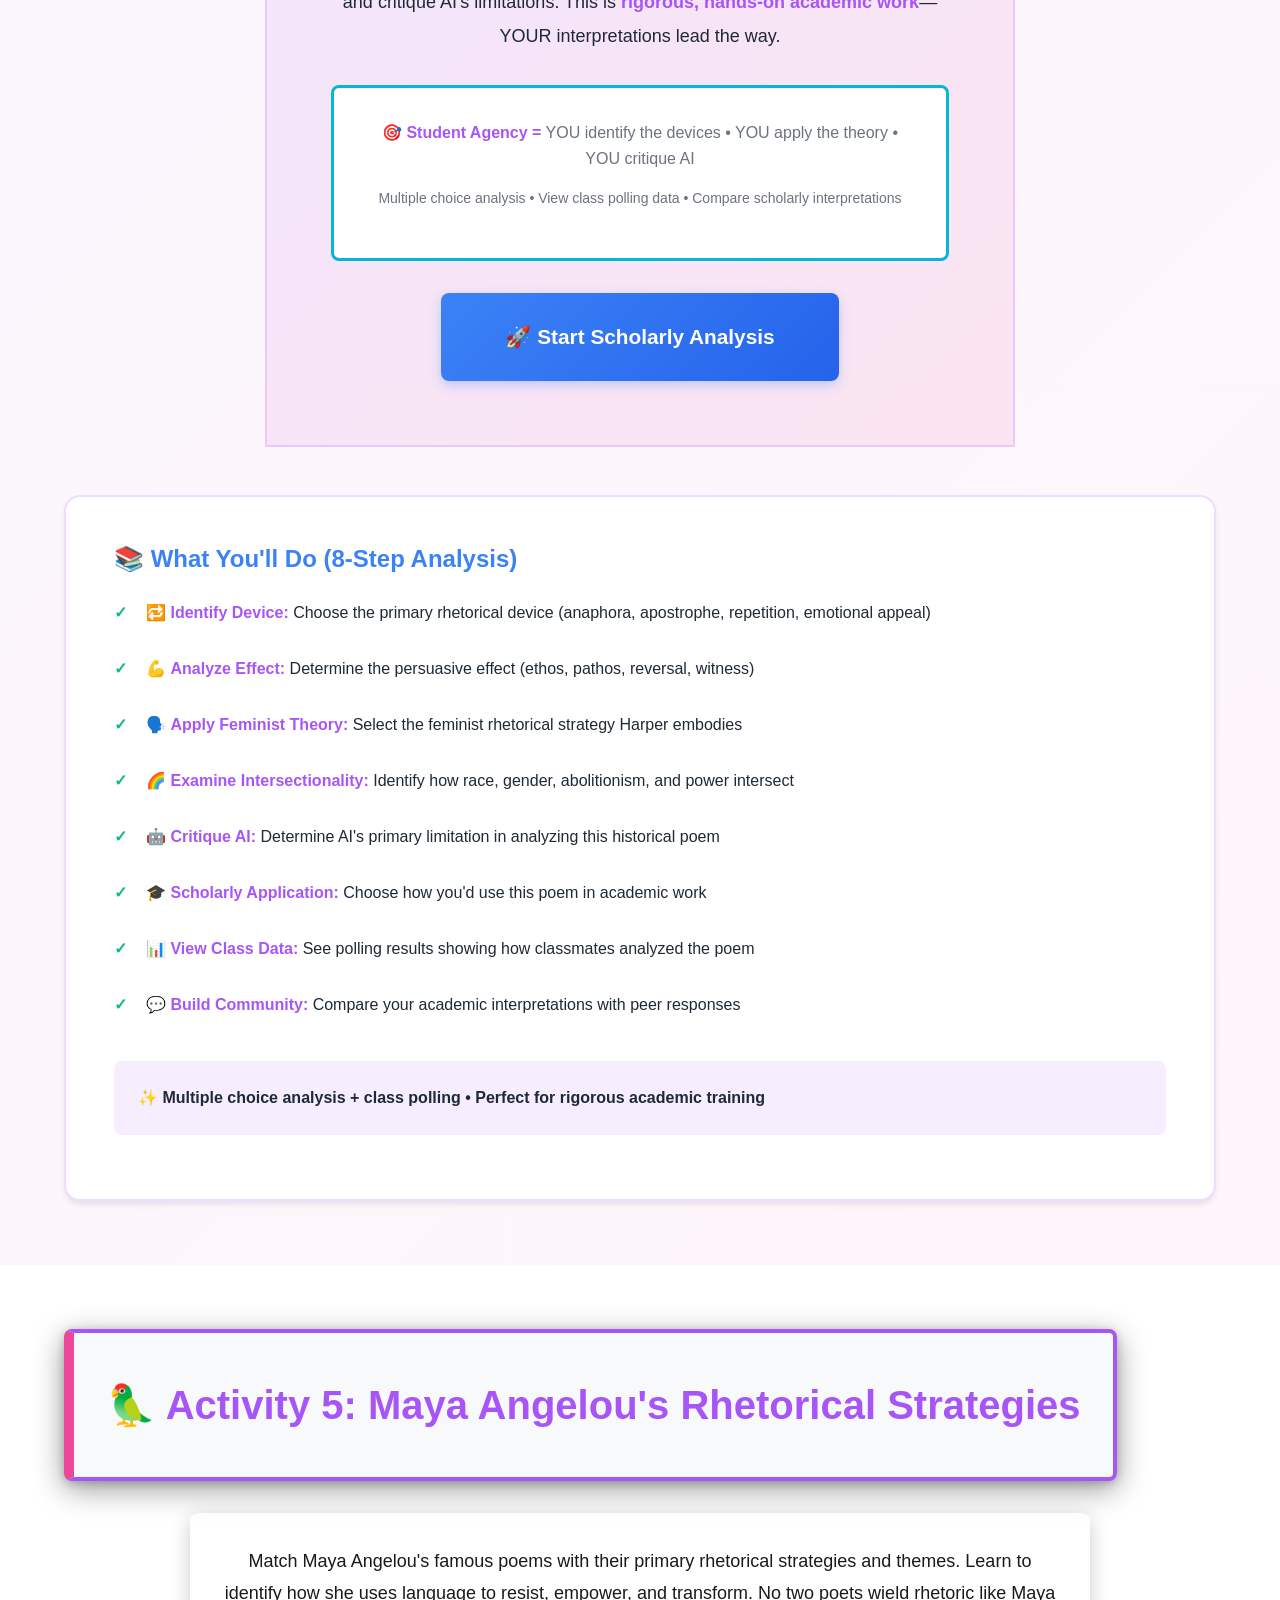
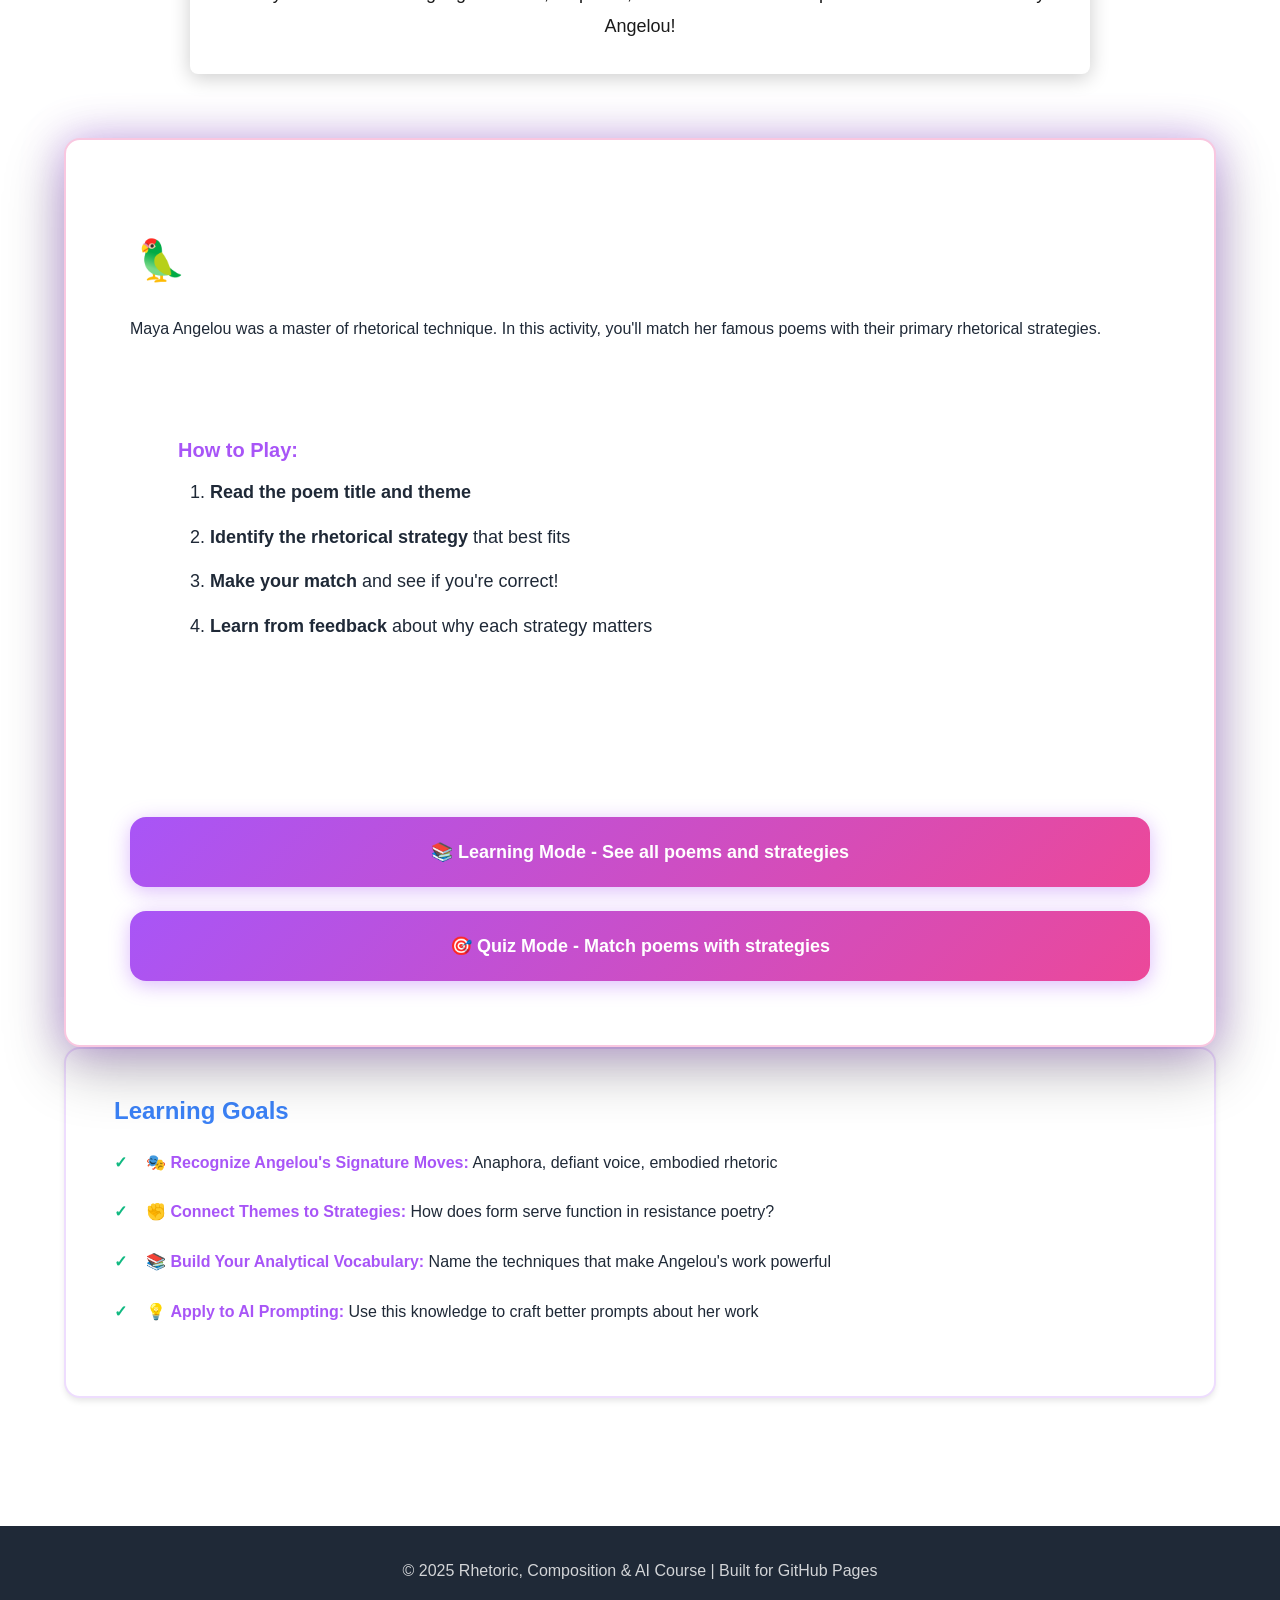
==== commit 47ba9b5e: "Prominently feature erasure poem activity in activities page MAJOR CHANGES: - Created standalone era" ====
--- a/activities.html
+++ b/activities.html
@@ -9,6 +9,7 @@
     <link rel="stylesheet" href="css/animations.css">
     <link rel="stylesheet" href="css/game.css">
     <link rel="stylesheet" href="css/poetry-explorer.css">
+    <link rel="stylesheet" href="css/erasure-game.css">
 </head>
 <body>
     <nav class="navbar">
@@ -66,26 +67,12 @@
             </div>
         </section>
 
-        <!-- Activity 2: Personalized Quiz -->
-        <section class="content-section" style="background: linear-gradient(135deg, rgba(6, 182, 212, 0.05) 0%, rgba(16, 185, 129, 0.05) 100%);">
-            <div class="container">
-                <h2 class="activity-title-solid">🎯 Activity 2: Discover Your AI Prompting Style</h2>
-                <p style="text-align: center; max-width: 800px; margin: 0 auto var(--spacing-lg);">Take this personalized quiz to get custom prompt recommendations based on your poetry interests and AI experience. Discover the best strategies for analyzing Maya Angelou's work!</p>
-
-                <div id="quiz-container">
-                    <div id="quiz-content">
-                        <!-- Quiz loads here -->
-                    </div>
-                </div>
-            </div>
-        </section>
-
-        <!-- Poetry Explorer: Academic Analysis -->
-        <section class="content-section" style="background: linear-gradient(135deg, rgba(168, 85, 247, 0.05) 0%, rgba(236, 72, 153, 0.05) 100%);">
-            <div class="container">
-                <h2 class="activity-title-solid">📚 Play Your Way to Your Grade: Poetry Analysis 🎯</h2>
+        <!-- Activity 2: Erasure Poem Creator -->
+        <section class="content-section" style="background: linear-gradient(135deg, rgba(251, 191, 36, 0.05) 0%, rgba(236, 72, 153, 0.05) 100%);">
+            <div class="container">
+                <h2 class="activity-title-solid">🖍️ Activity 2: Create Your Erasure Poem</h2>
                 <p style="text-align: center; max-width: 900px; margin: 0 auto var(--spacing-lg); font-size: var(--font-size-xl); line-height: 1.8; font-weight: 600;">
-                    <span style="color: var(--neon-purple);">✨ YOU analyze.</span> Apply rhetorical theory, feminist criticism, and AI literacy to Frances Harper's "Bury Me in a Free Land"—then see how the class analyzed it.
+                    <span style="color: var(--accent-color);">✨ Play Your Way to Your Grade:</span> Transform Frances Harper's abolitionist poetry into YOUR own creative work.
                 </p>
 
                 <div style="background: linear-gradient(135deg, rgba(251, 191, 36, 0.1), rgba(236, 72, 153, 0.1)); padding: var(--spacing-lg); border-radius: var(--radius-lg); margin: var(--spacing-lg) auto; max-width: 850px; text-align: center; border-left: 4px solid var(--accent-color);">
@@ -99,34 +86,96 @@
                     </p>
                 </div>
 
-                <div class="tech-card" style="max-width: 750px; margin: var(--spacing-xl) auto; text-align: center; padding: var(--spacing-2xl); background: linear-gradient(135deg, rgba(168, 85, 247, 0.1), rgba(236, 72, 153, 0.1));">
-                    <div style="font-size: 5rem; margin-bottom: var(--spacing-lg);">🖍️ 📖 🔍 ⚖️ 🎓</div>
-                    <h3 style="color: var(--neon-purple); margin-bottom: var(--spacing-md); font-size: 2rem; font-weight: 900;">
-                        Erasure Poem + Scholarly Analysis
+                <div class="tech-card" style="max-width: 800px; margin: var(--spacing-xl) auto; text-align: center; padding: var(--spacing-2xl); background: linear-gradient(135deg, rgba(251, 191, 36, 0.15), rgba(236, 72, 153, 0.15));">
+                    <div style="font-size: 5rem; margin-bottom: var(--spacing-lg);">🖍️ ✨ 📝 🎨</div>
+                    <h3 style="color: var(--accent-color); margin-bottom: var(--spacing-md); font-size: 2rem; font-weight: 900;">
+                        Interactive Erasure Poetry Game
                     </h3>
                     <p style="line-height: 1.9; margin-bottom: var(--spacing-lg); color: var(--text-primary); font-size: var(--font-size-lg);">
-                        <strong>Create an erasure poem</strong> by clicking powerful words in "Bury Me in a Free Land."
-                        <strong>Explain your rhetorical choices.</strong> Then identify devices, apply feminist theory,
-                        and critique AI's limitations. This is rigorous, hands-on academic work—YOUR interpretations matter.
+                        <strong>Erasure poetry</strong> lets you select specific words from an existing text to create something entirely new.
+                        Click words in Harper's poem that carry <strong>rhetorical power</strong>, explain your choices, and see how
+                        your interpretation compares with other students. This is creative, analytical, collaborative work!
+                    </p>
+                    <div style="background: white; padding: var(--spacing-lg); border-radius: var(--radius-md); margin-bottom: var(--spacing-lg); border: 3px solid var(--accent-color);">
+                        <h4 style="color: var(--bg-dark); margin-bottom: var(--spacing-sm); font-size: var(--font-size-lg);">
+                            🎯 What You'll Do
+                        </h4>
+                        <ul style="text-align: left; color: var(--text-secondary); line-height: 1.8; max-width: 600px; margin: 0 auto;">
+                            <li><strong>Read</strong> Harper's full poem about slavery and freedom</li>
+                            <li><strong>Click</strong> words that stand out emotionally or rhetorically</li>
+                            <li><strong>Create</strong> your own erasure poem from your selections</li>
+                            <li><strong>Explain</strong> why you chose those specific words</li>
+                            <li><strong>Compare</strong> your poem with all other student creations</li>
+                        </ul>
+                    </div>
+                    <button onclick="openErasureGame()" class="btn-primary" style="font-size: 1.3rem; padding: var(--spacing-lg) var(--spacing-2xl); font-weight: 800;">
+                        🎨 Start Erasure Poem Creator
+                    </button>
+                </div>
+
+                <div class="game-info tech-card">
+                    <h3>💡 Why Erasure Poetry?</h3>
+                    <ul style="line-height: 2;">
+                        <li>🎭 <strong>Active Reading:</strong> Forces you to analyze EVERY word—which ones carry meaning?</li>
+                        <li>✨ <strong>Creative Analysis:</strong> You're not just answering questions—you're making art from rhetoric</li>
+                        <li>👁️ <strong>Reveal Hidden Meanings:</strong> Your selections might uncover themes you didn't notice before</li>
+                        <li>🤝 <strong>Compare Interpretations:</strong> See which words OTHER students found powerful—build community</li>
+                        <li>💪 <strong>Student Agency:</strong> YOUR choices create YOUR poem—no right/wrong answers, just reasoning</li>
+                    </ul>
+                    <p style="margin-top: var(--spacing-lg); padding: var(--spacing-md); background: rgba(251, 191, 36, 0.1); border-radius: var(--radius-md); font-weight: 600; text-align: center;">
+                        ✨ All student erasure poems are saved and displayed in a class gallery! ✨
+                    </p>
+                </div>
+            </div>
+        </section>
+
+        <!-- Activity 3: Personalized Quiz -->
+        <section class="content-section" style="background: linear-gradient(135deg, rgba(6, 182, 212, 0.05) 0%, rgba(16, 185, 129, 0.05) 100%);">
+            <div class="container">
+                <h2 class="activity-title-solid">🎯 Activity 3: Discover Your AI Prompting Style</h2>
+                <p style="text-align: center; max-width: 800px; margin: 0 auto var(--spacing-lg);">Take this personalized quiz to get custom prompt recommendations based on your poetry interests and AI experience. Discover the best strategies for analyzing Maya Angelou's work!</p>
+
+                <div id="quiz-container">
+                    <div id="quiz-content">
+                        <!-- Quiz loads here -->
+                    </div>
+                </div>
+            </div>
+        </section>
+
+        <!-- Activity 4: Poetry Explorer - Scholarly Analysis -->
+        <section class="content-section" style="background: linear-gradient(135deg, rgba(168, 85, 247, 0.05) 0%, rgba(236, 72, 153, 0.05) 100%);">
+            <div class="container">
+                <h2 class="activity-title-solid">📚 Activity 4: Scholarly Poetry Analysis</h2>
+                <p style="text-align: center; max-width: 900px; margin: 0 auto var(--spacing-lg); font-size: var(--font-size-xl); line-height: 1.8; font-weight: 600;">
+                    <span style="color: var(--neon-purple);">🎯 Play Your Way to Your Grade:</span> Apply rhetorical theory, feminist criticism, and AI literacy to Frances Harper's "Bury Me in a Free Land."
+                </p>
+
+                <div class="tech-card" style="max-width: 750px; margin: var(--spacing-xl) auto; text-align: center; padding: var(--spacing-2xl); background: linear-gradient(135deg, rgba(168, 85, 247, 0.1), rgba(236, 72, 153, 0.1));">
+                    <div style="font-size: 5rem; margin-bottom: var(--spacing-lg);">📖 🔍 ⚖️ 🎓</div>
+                    <h3 style="color: var(--neon-purple); margin-bottom: var(--spacing-md); font-size: 2rem; font-weight: 900;">
+                        Rigorous Academic Analysis
+                    </h3>
+                    <p style="line-height: 1.9; margin-bottom: var(--spacing-lg); color: var(--text-primary); font-size: var(--font-size-lg);">
+                        Identify rhetorical devices, apply feminist theory, examine intersectionality, and critique AI's limitations.
+                        This is <strong>rigorous, hands-on academic work</strong>—YOUR interpretations lead the way.
                     </p>
                     <div style="background: white; padding: var(--spacing-lg); border-radius: var(--radius-md); margin-bottom: var(--spacing-lg); border: 3px solid var(--neon-cyan);">
                         <p style="font-size: var(--font-size-base); color: var(--text-secondary); margin-bottom: var(--spacing-sm);">
-                            <strong>🎯 Student Agency =</strong> YOU select the words • YOU explain the rhetoric • YOU apply the theory
+                            <strong>🎯 Student Agency =</strong> YOU identify the devices • YOU apply the theory • YOU critique AI
                         </p>
                         <p style="font-size: var(--font-size-sm); color: var(--text-secondary);">
-                            Build your erasure poem • Compare with classmates • See patterns • Build scholarly community
+                            Multiple choice analysis • View class polling data • Compare scholarly interpretations
                         </p>
                     </div>
                     <button id="launch-poetry-explorer" class="btn-primary" style="font-size: 1.3rem; padding: var(--spacing-lg) var(--spacing-2xl); font-weight: 800;">
-                        🚀 START: Analyze "Bury Me in a Free Land"
+                        🚀 Start Scholarly Analysis
                     </button>
                 </div>
 
                 <div class="game-info tech-card">
-                    <h3>📚 What You'll Do (9-Step Analysis)</h3>
+                    <h3>📚 What You'll Do (8-Step Analysis)</h3>
                     <ul style="line-height: 2;">
-                        <li>🖍️ <strong>CREATE ERASURE POEM:</strong> Click words in "Bury Me in a Free Land" that carry rhetorical power—build your own poem from Harper's words</li>
-                        <li>💭 <strong>Explain Your Choices:</strong> Write why you selected those specific words (required fill-in-the-blank)</li>
                         <li>🔁 <strong>Identify Device:</strong> Choose the primary rhetorical device (anaphora, apostrophe, repetition, emotional appeal)</li>
                         <li>💪 <strong>Analyze Effect:</strong> Determine the persuasive effect (ethos, pathos, reversal, witness)</li>
                         <li>🗣️ <strong>Apply Feminist Theory:</strong> Select the feminist rhetorical strategy Harper embodies</li>
@@ -134,26 +183,19 @@
                         <li>🤖 <strong>Critique AI:</strong> Determine AI's primary limitation in analyzing this historical poem</li>
                         <li>🎓 <strong>Scholarly Application:</strong> Choose how you'd use this poem in academic work</li>
                         <li>📊 <strong>View Class Data:</strong> See polling results showing how classmates analyzed the poem</li>
-                    </ul>
-                    <div style="margin-top: var(--spacing-lg); padding: var(--spacing-lg); background: linear-gradient(135deg, rgba(251, 191, 36, 0.15), rgba(236, 72, 153, 0.15)); border-radius: var(--radius-md); border-left: 4px solid var(--accent-color);">
-                        <h4 style="color: var(--accent-color); margin-bottom: var(--spacing-sm);">✨ NEW: Interactive Erasure Poem Exercise</h4>
-                        <p style="margin: 0; line-height: 1.7;">
-                            The first step is hands-on! <strong>Click individual words</strong> from "Bury Me in a Free Land" to highlight them.
-                            Your selected words create an <strong>erasure poem</strong> that shows which language YOU find most rhetorically powerful.
-                            Then explain your analytical reasoning. This active engagement helps you identify persuasive techniques.
-                        </p>
-                    </div>
+                        <li>💬 <strong>Build Community:</strong> Compare your academic interpretations with peer responses</li>
+                    </ul>
                     <p style="margin-top: var(--spacing-lg); padding: var(--spacing-md); background: rgba(168, 85, 247, 0.1); border-radius: var(--radius-md); font-weight: 600;">
-                        ✨ Interactive erasure poem + multiple choice analysis • NO personal feelings required
-                    </p>
-                </div>
-            </div>
-        </section>
-
-        <!-- Activity 3: Maya Angelou Theme Matcher -->
+                        ✨ Multiple choice analysis + class polling • Perfect for rigorous academic training
+                    </p>
+                </div>
+            </div>
+        </section>
+
+        <!-- Activity 5: Maya Angelou Theme Matcher -->
         <section class="content-section" style="background: #ffffff;">
             <div class="container">
-                <h2 class="activity-title-solid">🦜 Activity 3: Maya Angelou's Rhetorical Strategies</h2>
+                <h2 class="activity-title-solid">🦜 Activity 5: Maya Angelou's Rhetorical Strategies</h2>
                 <p class="game-intro">Match Maya Angelou's famous poems with their primary rhetorical strategies and themes. Learn to identify how she uses language to resist, empower, and transform. No two poets wield rhetoric like Maya Angelou!</p>
 
                 <div id="angelou-game-container" class="game-container">
@@ -185,6 +227,7 @@
     <script src="js/navigation.js"></script>
     <script src="js/poetry-analysis-game.js"></script>
     <script src="js/poetry-prompt-quiz.js"></script>
+    <script src="js/erasure-poem-game.js"></script>
     <script src="js/poetry-explorer.js"></script>
     <script src="js/angelou-game.js"></script>
     <script src="js/scroll-animations.js"></script>
--- a/css/erasure-game.css
+++ b/css/erasure-game.css
@@ -0,0 +1,549 @@
+/**
+ * Erasure Poem Game Styles
+ * Interactive poetry creation game with word selection and results gallery
+ */
+
+/* Game Overlay */
+.game-overlay {
+    position: fixed;
+    top: 0;
+    left: 0;
+    width: 100%;
+    height: 100%;
+    background: rgba(0, 0, 0, 0.95);
+    z-index: 10000;
+    overflow-y: auto;
+    animation: fadeIn 0.3s ease;
+}
+
+.game-container {
+    position: relative;
+    max-width: 1400px;
+    margin: 0 auto;
+    padding: var(--spacing-2xl);
+    min-height: 100vh;
+}
+
+.game-close {
+    position: fixed;
+    top: var(--spacing-lg);
+    right: var(--spacing-lg);
+    background: rgba(255, 255, 255, 0.1);
+    border: 2px solid var(--neon-purple);
+    color: white;
+    font-size: 2rem;
+    width: 50px;
+    height: 50px;
+    border-radius: 50%;
+    cursor: pointer;
+    transition: all 0.3s ease;
+    z-index: 10001;
+}
+
+.game-close:hover {
+    background: var(--neon-purple);
+    transform: rotate(90deg);
+}
+
+/* Game Screen */
+.erasure-game-screen {
+    text-align: center;
+    padding: var(--spacing-xl) 0;
+}
+
+.game-title {
+    font-size: 3rem;
+    background: linear-gradient(135deg, var(--neon-purple), var(--neon-cyan));
+    -webkit-background-clip: text;
+    -webkit-text-fill-color: transparent;
+    background-clip: text;
+    margin-bottom: var(--spacing-md);
+    animation: pulse 2s ease-in-out infinite;
+}
+
+.game-subtitle {
+    font-size: 1.2rem;
+    color: var(--text-secondary);
+    margin-bottom: var(--spacing-2xl);
+}
+
+/* Intro Screen Cards */
+.game-intro {
+    max-width: 900px;
+    margin: 0 auto var(--spacing-2xl);
+}
+
+.info-card {
+    background: rgba(255, 255, 255, 0.05);
+    border: 2px solid rgba(168, 85, 247, 0.3);
+    border-radius: var(--radius-lg);
+    padding: var(--spacing-xl);
+    margin-bottom: var(--spacing-lg);
+    text-align: left;
+}
+
+.info-card h2 {
+    color: var(--neon-cyan);
+    margin-bottom: var(--spacing-md);
+    font-size: 1.5rem;
+}
+
+.info-card p,
+.info-card li {
+    color: var(--text-primary);
+    line-height: 1.8;
+    margin-bottom: var(--spacing-sm);
+}
+
+.info-card ol {
+    line-height: 2;
+}
+
+/* Two-Column Layout for Selection */
+.two-column-layout {
+    display: grid;
+    grid-template-columns: 1fr 1fr;
+    gap: var(--spacing-2xl);
+    margin: var(--spacing-2xl) 0;
+    max-width: 1400px;
+    margin-left: auto;
+    margin-right: auto;
+}
+
+.column {
+    text-align: left;
+}
+
+.sticky-column {
+    position: sticky;
+    top: var(--spacing-lg);
+    align-self: start;
+}
+
+.column-title {
+    color: var(--neon-purple);
+    font-size: 1.3rem;
+    margin-bottom: var(--spacing-md);
+    text-align: center;
+}
+
+/* Selection Stats */
+.selection-stats {
+    display: flex;
+    justify-content: center;
+    align-items: center;
+    gap: var(--spacing-lg);
+    margin-bottom: var(--spacing-xl);
+}
+
+.stat-badge {
+    background: linear-gradient(135deg, rgba(168, 85, 247, 0.2), rgba(6, 182, 212, 0.2));
+    padding: var(--spacing-sm) var(--spacing-lg);
+    border-radius: var(--radius-full);
+    border: 2px solid var(--neon-purple);
+    color: white;
+    font-size: var(--font-size-base);
+}
+
+.btn-secondary-small {
+    background: rgba(255, 255, 255, 0.1);
+    border: 2px solid var(--neon-cyan);
+    color: white;
+    padding: var(--spacing-sm) var(--spacing-md);
+    border-radius: var(--radius-md);
+    cursor: pointer;
+    transition: all 0.3s ease;
+    font-size: var(--font-size-sm);
+}
+
+.btn-secondary-small:hover {
+    background: var(--neon-cyan);
+    color: var(--bg-dark);
+}
+
+/* Interactive Poem */
+.poem-interactive {
+    background: rgba(0, 0, 0, 0.5);
+    border: 2px solid rgba(168, 85, 247, 0.3);
+    border-radius: var(--radius-lg);
+    padding: var(--spacing-xl);
+    line-height: 2.2;
+    font-size: 1.1rem;
+    color: var(--text-primary);
+    max-height: 600px;
+    overflow-y: auto;
+}
+
+.clickable-word {
+    cursor: pointer;
+    padding: 3px 5px;
+    border-radius: 4px;
+    transition: all 0.2s ease;
+    display: inline-block;
+}
+
+.clickable-word:hover {
+    background: rgba(168, 85, 247, 0.3);
+    transform: scale(1.05);
+}
+
+.word-selected {
+    background: linear-gradient(135deg, var(--neon-purple), var(--neon-cyan)) !important;
+    color: white !important;
+    font-weight: 700;
+    box-shadow: 0 0 10px rgba(168, 85, 247, 0.5);
+}
+
+/* Erasure Preview */
+.erasure-preview {
+    background: linear-gradient(135deg, rgba(168, 85, 247, 0.1), rgba(6, 182, 212, 0.1));
+    border: 3px solid var(--neon-cyan);
+    border-radius: var(--radius-lg);
+    padding: var(--spacing-xl);
+    min-height: 300px;
+    font-size: 1.3rem;
+    line-height: 2;
+    color: white;
+    font-weight: 500;
+    text-align: left;
+}
+
+.preview-info {
+    margin-top: var(--spacing-lg);
+    text-align: left;
+}
+
+/* Explanation Screen */
+.explanation-layout {
+    max-width: 1000px;
+    margin: 0 auto;
+    display: grid;
+    grid-template-columns: 1fr;
+    gap: var(--spacing-2xl);
+}
+
+.your-poem-display {
+    background: rgba(168, 85, 247, 0.1);
+    border: 3px solid var(--neon-purple);
+    border-radius: var(--radius-lg);
+    padding: var(--spacing-xl);
+    text-align: left;
+}
+
+.your-poem-display h3 {
+    color: var(--neon-purple);
+    margin-bottom: var(--spacing-md);
+    text-align: center;
+}
+
+.final-erasure-poem {
+    font-size: 1.5rem;
+    line-height: 2;
+    color: white;
+    font-weight: 500;
+    text-align: center;
+    margin-bottom: var(--spacing-lg);
+    padding: var(--spacing-lg);
+    background: rgba(0, 0, 0, 0.3);
+    border-radius: var(--radius-md);
+}
+
+.word-count {
+    text-align: center;
+    color: var(--text-secondary);
+    font-size: var(--font-size-sm);
+}
+
+.explanation-input {
+    text-align: left;
+}
+
+.explanation-input h3 {
+    color: var(--neon-cyan);
+    margin-bottom: var(--spacing-md);
+}
+
+.explanation-textarea {
+    width: 100%;
+    background: rgba(0, 0, 0, 0.5);
+    border: 2px solid var(--neon-cyan);
+    border-radius: var(--radius-md);
+    padding: var(--spacing-lg);
+    color: white;
+    font-size: var(--font-size-base);
+    line-height: 1.8;
+    font-family: inherit;
+    resize: vertical;
+}
+
+.explanation-textarea:focus {
+    outline: none;
+    border-color: var(--neon-purple);
+    box-shadow: 0 0 20px rgba(168, 85, 247, 0.3);
+}
+
+.char-count {
+    text-align: right;
+    color: var(--text-secondary);
+    font-size: var(--font-size-sm);
+    margin-top: var(--spacing-sm);
+}
+
+.validation-hint {
+    text-align: center;
+    color: var(--accent-color);
+    font-size: var(--font-size-sm);
+    margin-top: var(--spacing-lg);
+    padding: var(--spacing-md);
+    background: rgba(251, 191, 36, 0.1);
+    border-radius: var(--radius-md);
+}
+
+/* Results Screen */
+.results-layout {
+    max-width: 1400px;
+    margin: 0 auto;
+}
+
+.your-poem-result {
+    margin-bottom: var(--spacing-2xl);
+}
+
+.your-poem-card {
+    border: 4px solid var(--neon-purple) !important;
+    box-shadow: 0 0 30px rgba(168, 85, 247, 0.5) !important;
+    animation: pulse 2s ease-in-out infinite;
+}
+
+.all-poems-gallery {
+    text-align: left;
+}
+
+.poems-grid {
+    display: grid;
+    grid-template-columns: repeat(auto-fill, minmax(350px, 1fr));
+    gap: var(--spacing-lg);
+    margin-top: var(--spacing-xl);
+}
+
+.poem-card {
+    background: rgba(255, 255, 255, 0.05);
+    border: 2px solid rgba(168, 85, 247, 0.3);
+    border-radius: var(--radius-lg);
+    padding: var(--spacing-lg);
+    transition: all 0.3s ease;
+    position: relative;
+}
+
+.poem-card:hover {
+    transform: translateY(-5px);
+    border-color: var(--neon-cyan);
+    box-shadow: 0 10px 30px rgba(6, 182, 212, 0.3);
+}
+
+.highlight-yours {
+    border: 3px solid var(--accent-color) !important;
+    background: rgba(251, 191, 36, 0.1) !important;
+}
+
+.poem-number {
+    position: absolute;
+    top: var(--spacing-sm);
+    right: var(--spacing-sm);
+    background: var(--neon-purple);
+    color: white;
+    width: 40px;
+    height: 40px;
+    border-radius: 50%;
+    display: flex;
+    align-items: center;
+    justify-content: center;
+    font-weight: 700;
+    font-size: var(--font-size-sm);
+}
+
+.erasure-poem-text {
+    font-size: 1.4rem;
+    line-height: 2;
+    color: white;
+    font-weight: 500;
+    margin-bottom: var(--spacing-lg);
+    text-align: center;
+}
+
+.erasure-poem-text-small {
+    font-size: 1.1rem;
+    line-height: 1.8;
+    color: var(--text-primary);
+    font-weight: 500;
+    margin-bottom: var(--spacing-md);
+    min-height: 100px;
+}
+
+.poem-meta {
+    display: flex;
+    justify-content: space-between;
+    align-items: center;
+    padding: var(--spacing-md);
+    background: rgba(0, 0, 0, 0.3);
+    border-radius: var(--radius-sm);
+    font-size: var(--font-size-sm);
+    color: var(--text-secondary);
+    margin-bottom: var(--spacing-md);
+}
+
+.poem-meta-small {
+    display: flex;
+    justify-content: space-between;
+    align-items: center;
+    padding: var(--spacing-sm);
+    background: rgba(0, 0, 0, 0.2);
+    border-radius: var(--radius-sm);
+    font-size: var(--font-size-xs);
+    color: var(--text-secondary);
+    margin-bottom: var(--spacing-sm);
+}
+
+.poem-explanation {
+    background: rgba(168, 85, 247, 0.1);
+    padding: var(--spacing-md);
+    border-radius: var(--radius-md);
+    border-left: 4px solid var(--neon-cyan);
+}
+
+.poem-explanation h4 {
+    color: var(--neon-cyan);
+    margin-bottom: var(--spacing-sm);
+    font-size: var(--font-size-base);
+}
+
+.poem-explanation p {
+    color: var(--text-primary);
+    line-height: 1.6;
+    font-size: var(--font-size-sm);
+}
+
+.poem-explanation-toggle {
+    margin-top: var(--spacing-sm);
+    cursor: pointer;
+}
+
+.poem-explanation-toggle summary {
+    color: var(--neon-cyan);
+    font-size: var(--font-size-sm);
+    cursor: pointer;
+    padding: var(--spacing-sm);
+    background: rgba(6, 182, 212, 0.1);
+    border-radius: var(--radius-sm);
+    transition: all 0.2s ease;
+}
+
+.poem-explanation-toggle summary:hover {
+    background: rgba(6, 182, 212, 0.2);
+}
+
+.poem-explanation-toggle p {
+    margin-top: var(--spacing-sm);
+    padding: var(--spacing-md);
+    background: rgba(0, 0, 0, 0.3);
+    border-radius: var(--radius-sm);
+    color: var(--text-primary);
+    line-height: 1.6;
+    font-size: var(--font-size-sm);
+}
+
+/* Game Action Buttons */
+.game-actions {
+    display: flex;
+    justify-content: center;
+    gap: var(--spacing-lg);
+    margin-top: var(--spacing-2xl);
+    flex-wrap: wrap;
+}
+
+.btn-primary-game,
+.btn-secondary-game {
+    padding: var(--spacing-md) var(--spacing-2xl);
+    font-size: 1.1rem;
+    border-radius: var(--radius-full);
+    cursor: pointer;
+    transition: all 0.3s ease;
+    font-weight: 600;
+    border: 2px solid;
+}
+
+.btn-primary-game {
+    background: linear-gradient(135deg, var(--neon-purple), var(--neon-cyan));
+    border-color: var(--neon-purple);
+    color: white;
+}
+
+.btn-primary-game:hover:not(:disabled) {
+    transform: translateY(-2px);
+    box-shadow: 0 10px 30px rgba(168, 85, 247, 0.5);
+}
+
+.btn-primary-game:disabled {
+    opacity: 0.4;
+    cursor: not-allowed;
+}
+
+.btn-secondary-game {
+    background: rgba(255, 255, 255, 0.05);
+    border-color: var(--neon-cyan);
+    color: white;
+}
+
+.btn-secondary-game:hover {
+    background: var(--neon-cyan);
+    color: var(--bg-dark);
+}
+
+/* Mobile Responsive */
+@media (max-width: 768px) {
+    .game-container {
+        padding: var(--spacing-lg);
+    }
+
+    .game-title {
+        font-size: 2rem;
+    }
+
+    .two-column-layout {
+        grid-template-columns: 1fr;
+    }
+
+    .sticky-column {
+        position: relative;
+        top: 0;
+    }
+
+    .poems-grid {
+        grid-template-columns: 1fr;
+    }
+
+    .game-close {
+        width: 40px;
+        height: 40px;
+        font-size: 1.5rem;
+    }
+}
+
+/* Animations */
+@keyframes fadeIn {
+    from {
+        opacity: 0;
+    }
+    to {
+        opacity: 1;
+    }
+}
+
+@keyframes pulse {
+    0%, 100% {
+        opacity: 1;
+    }
+    50% {
+        opacity: 0.8;
+    }
+}
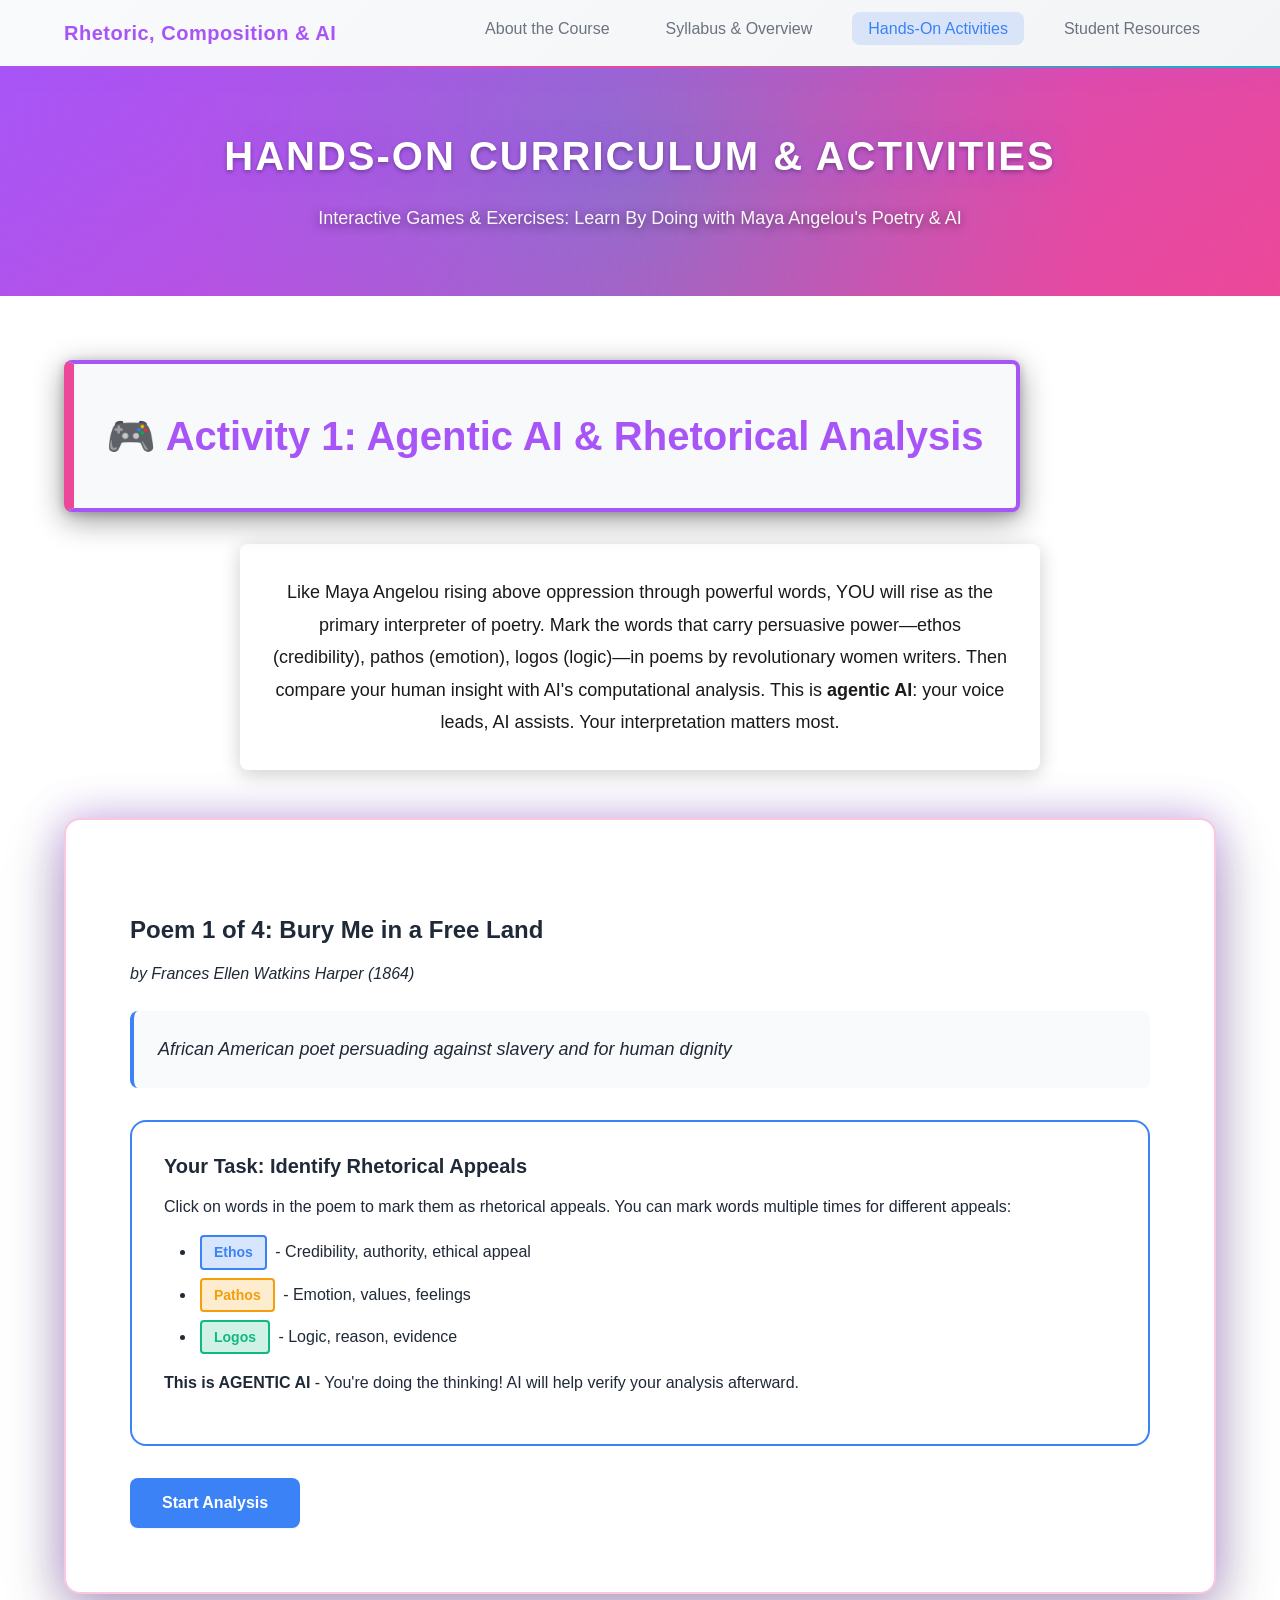
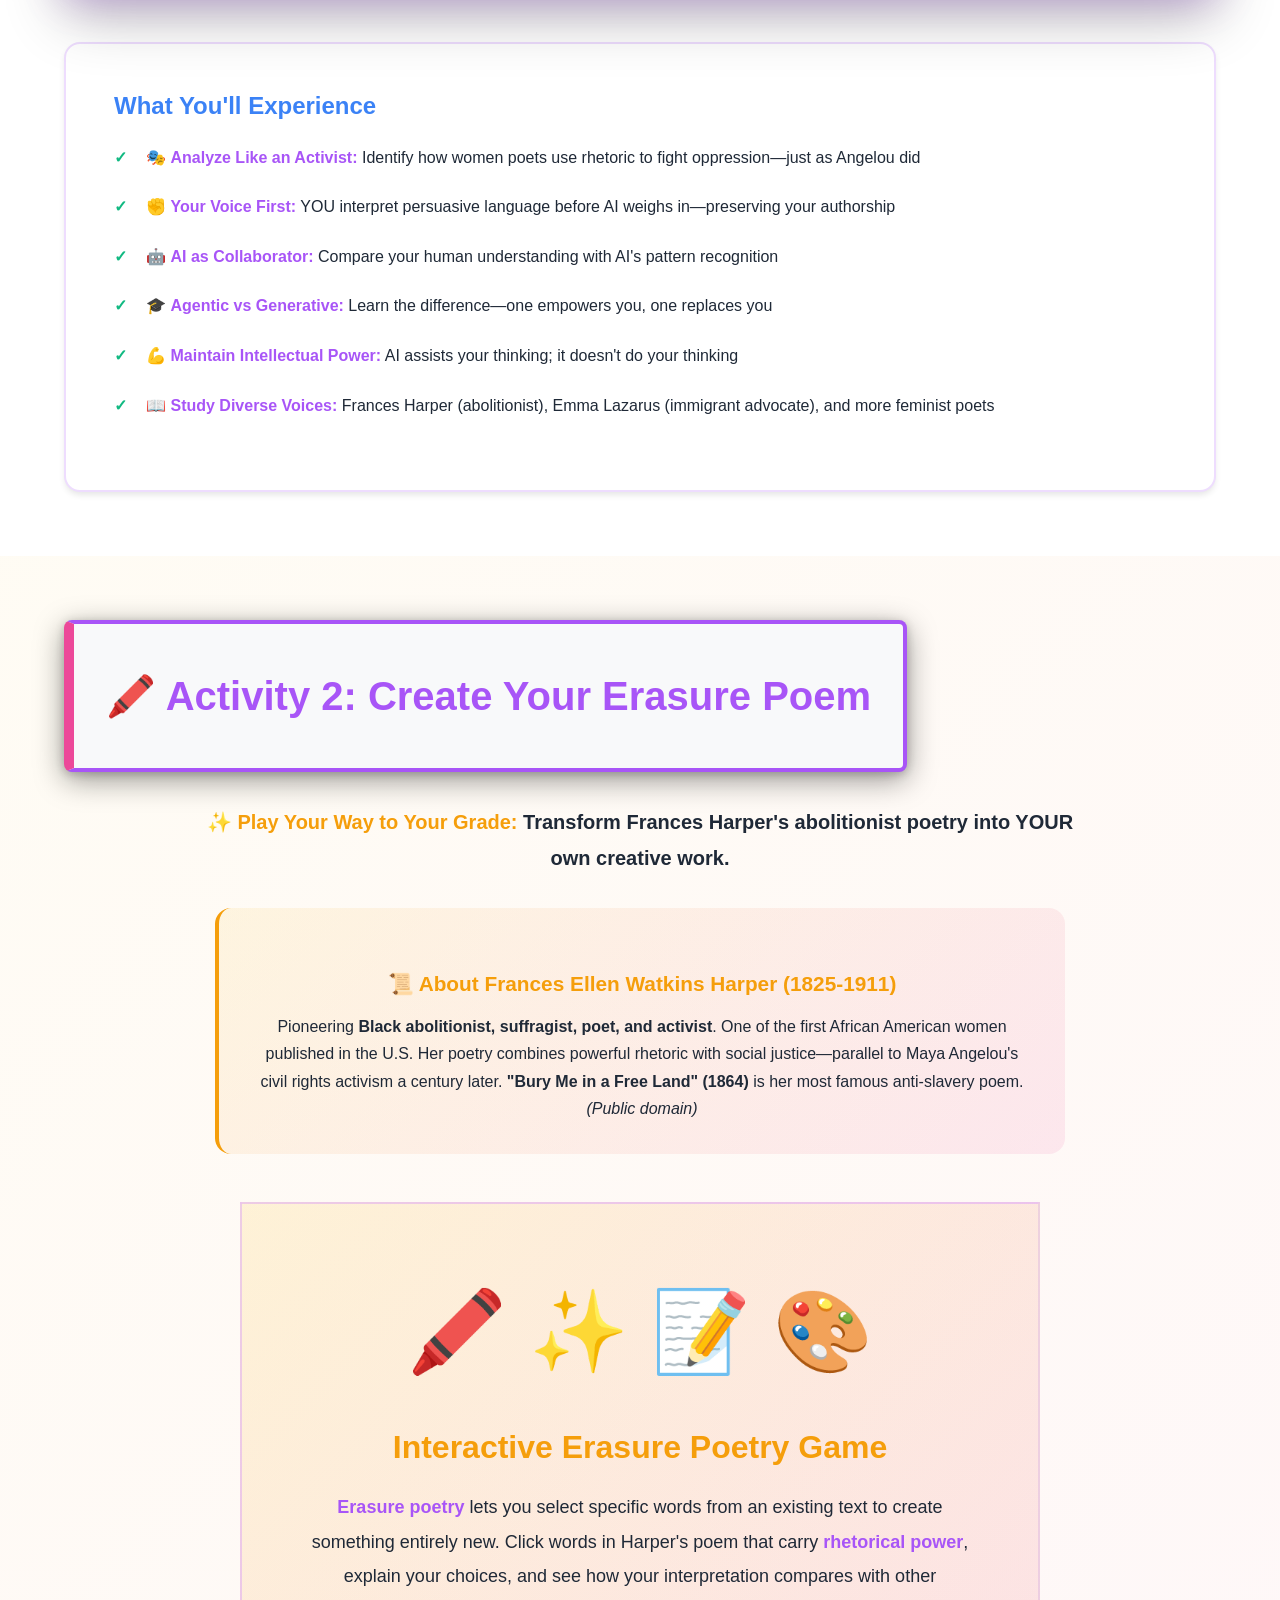
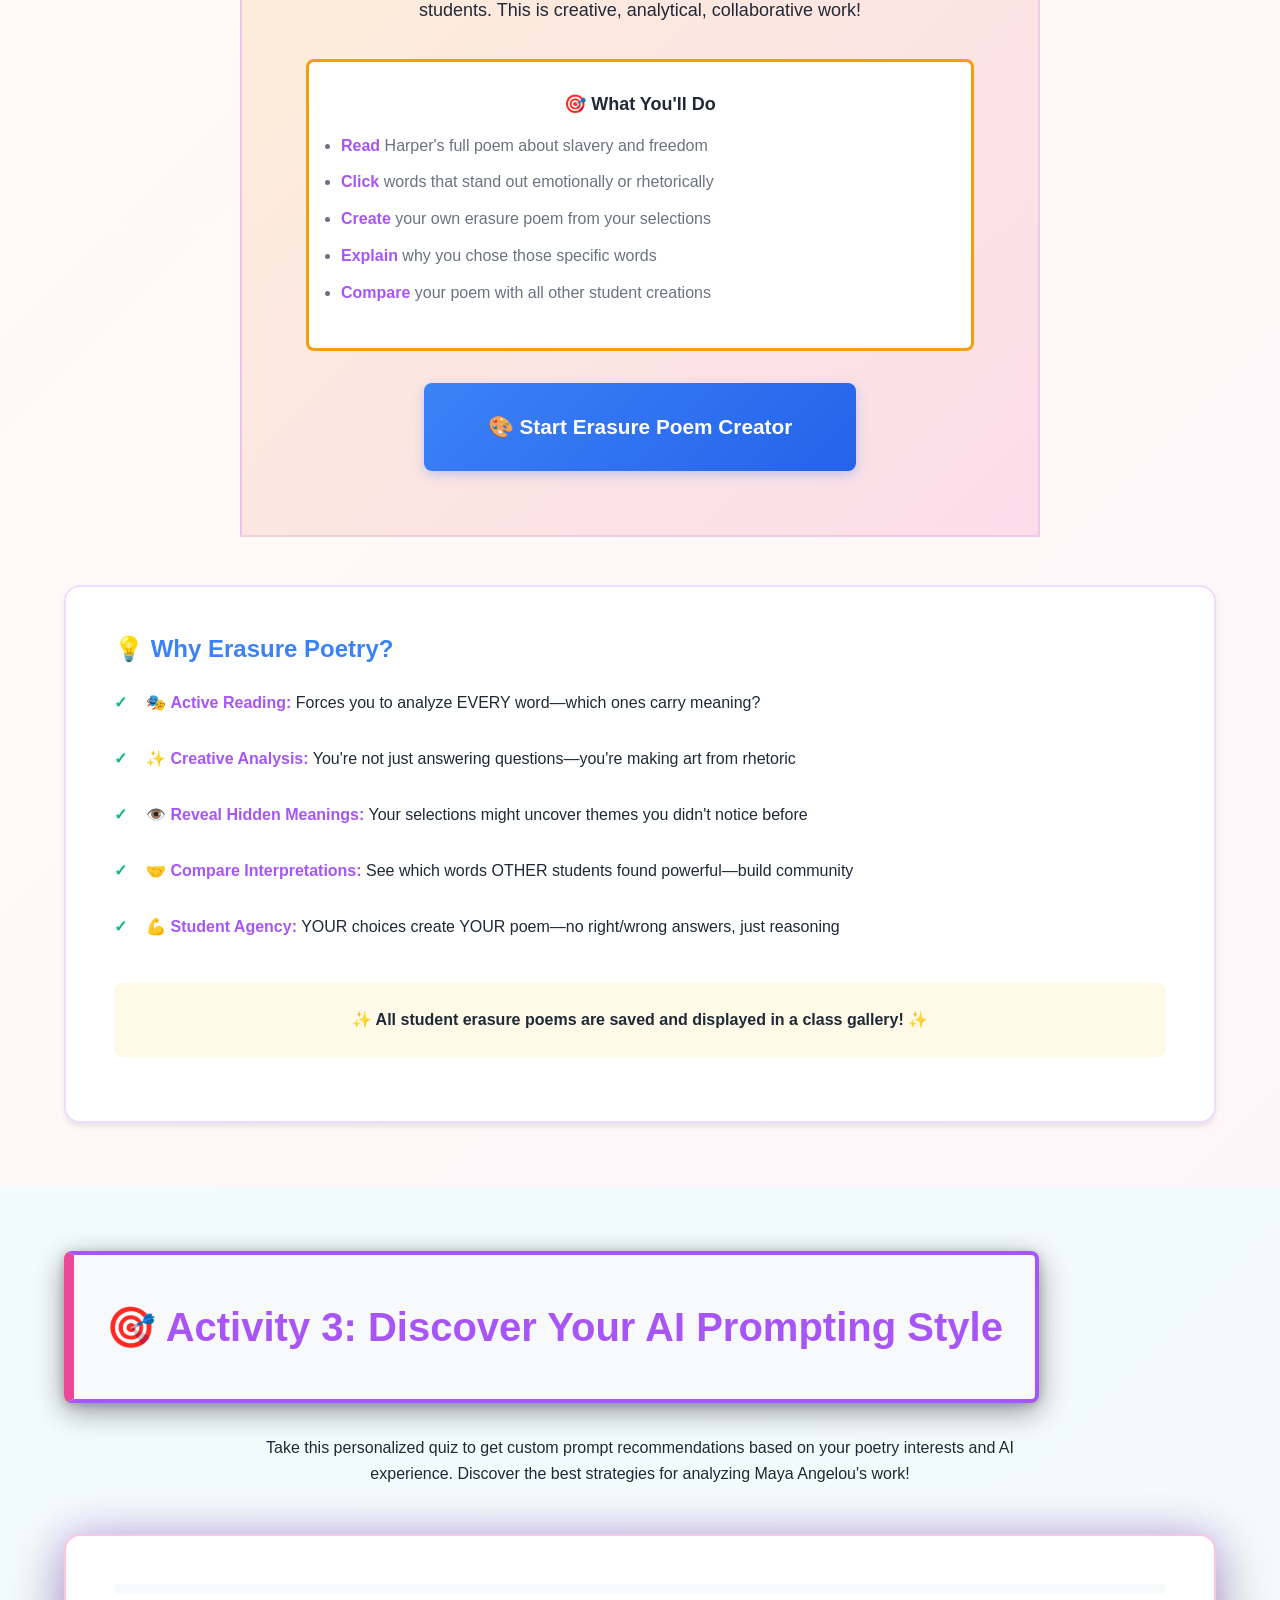
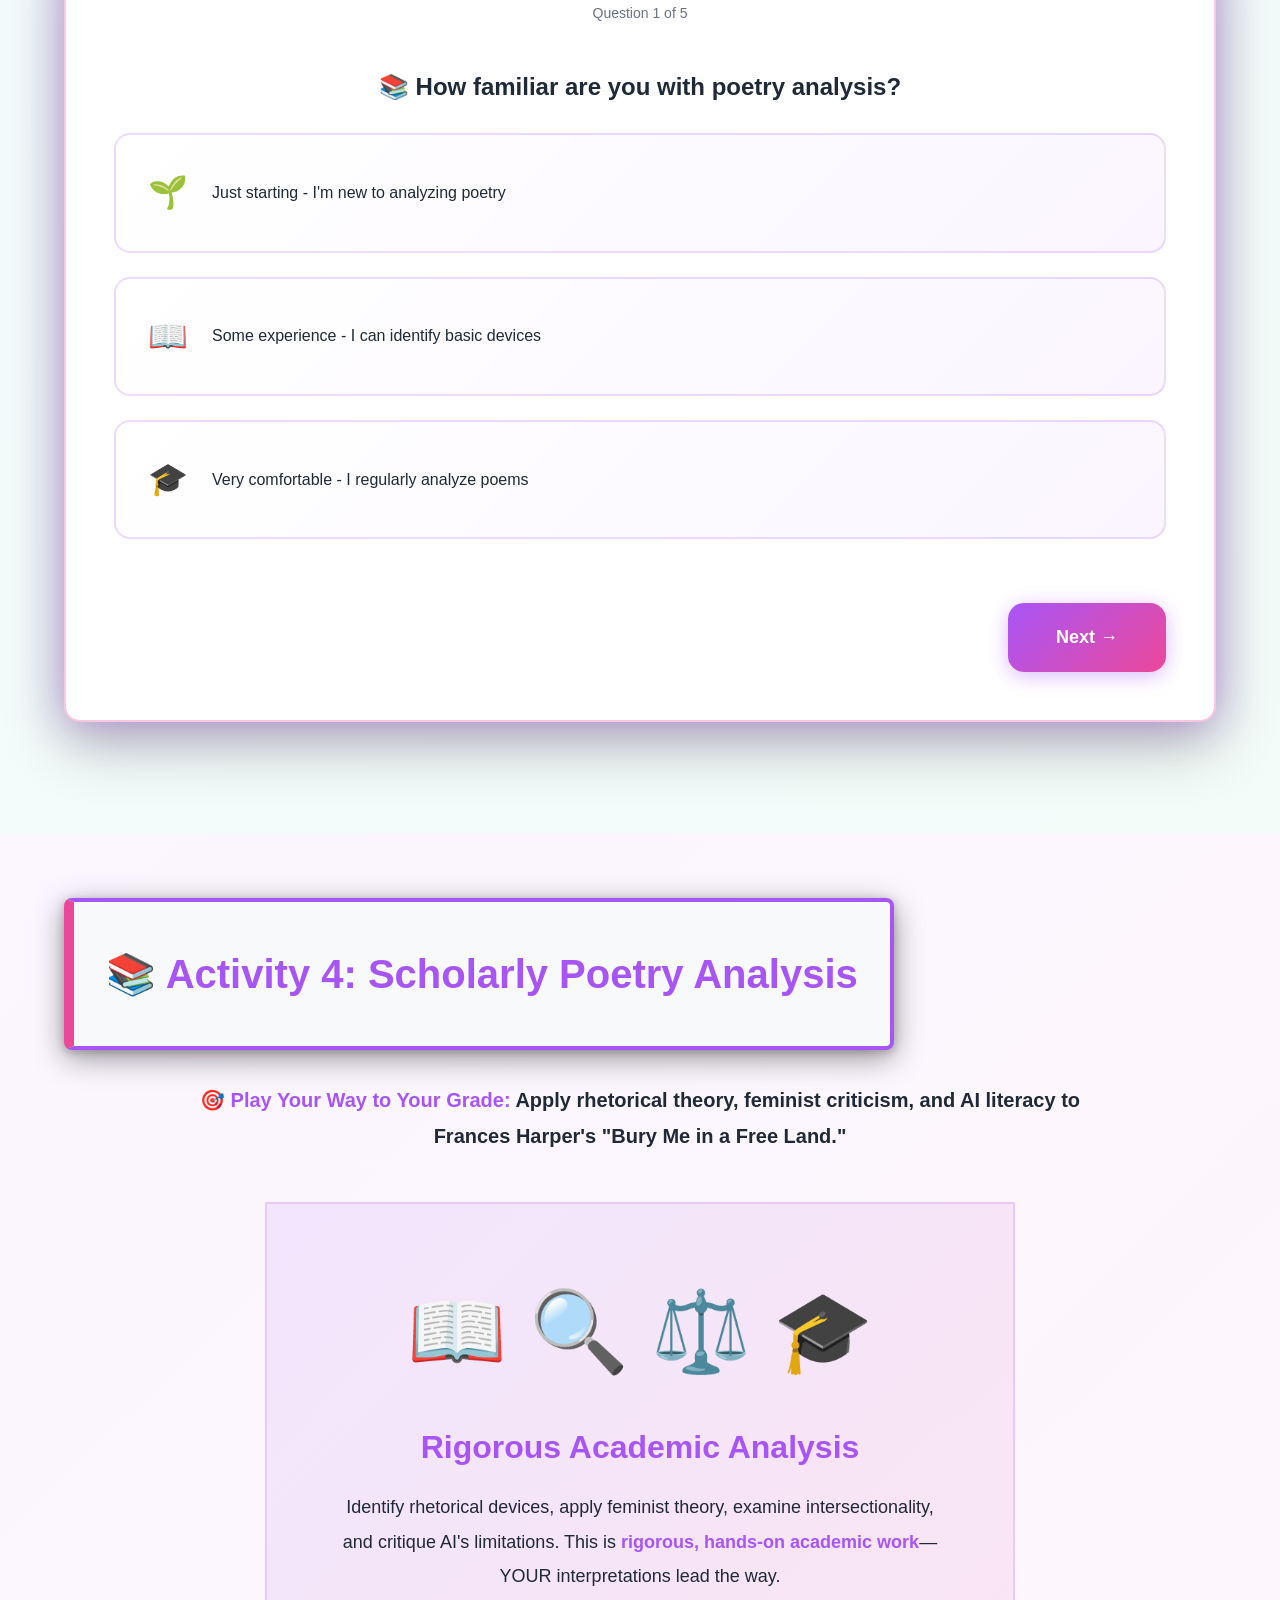
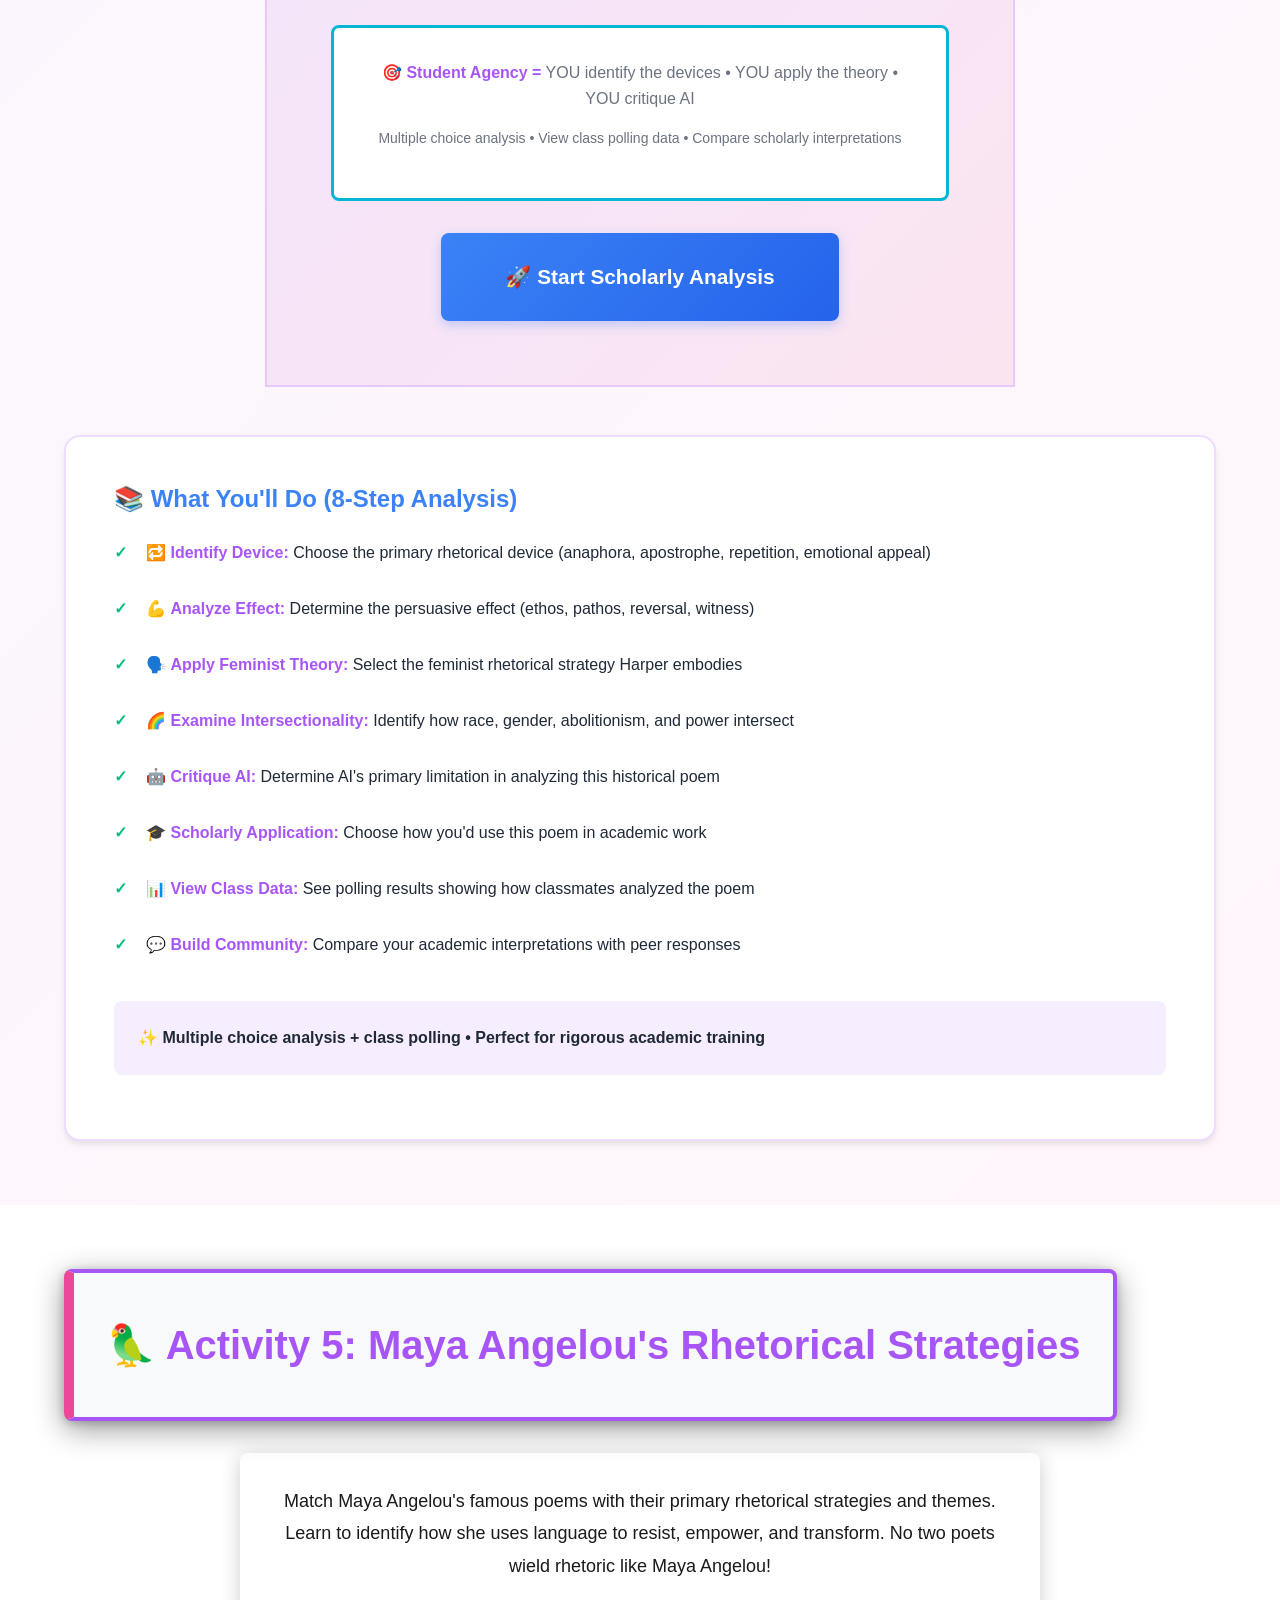
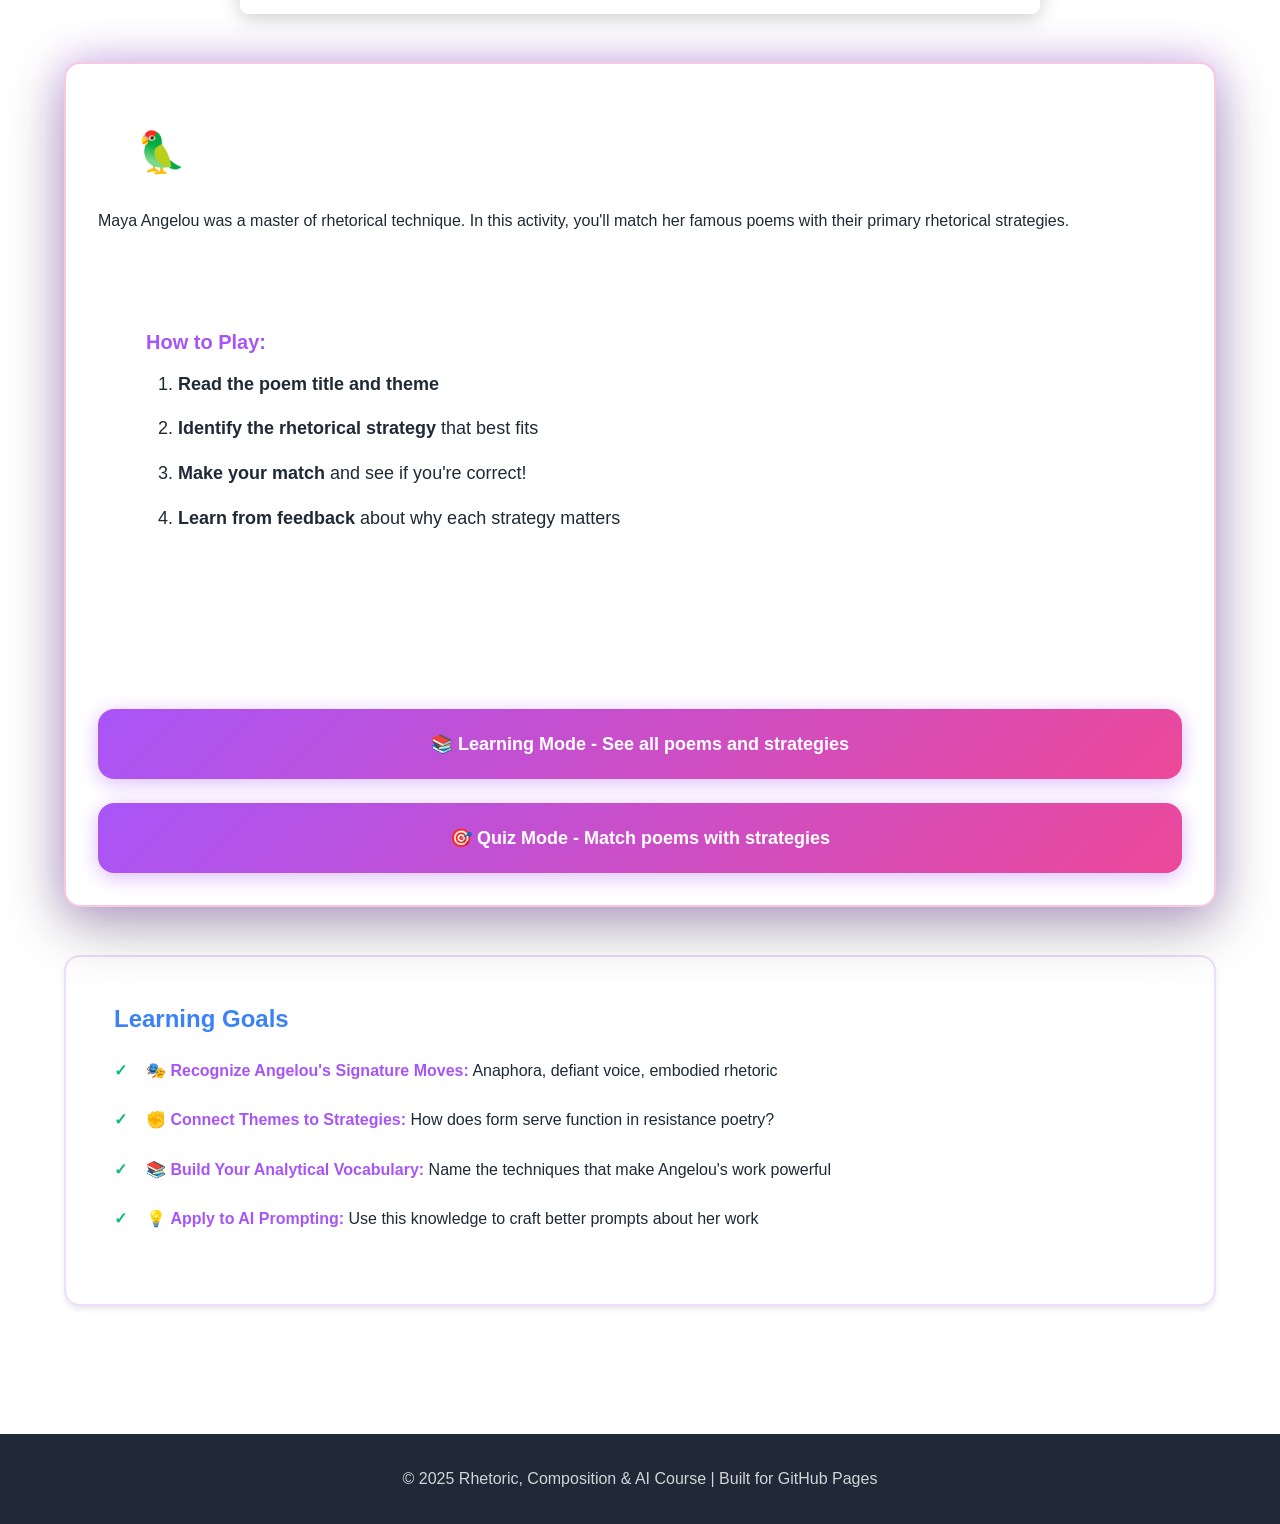
==== commit df6bc379: "COMPLETE REBUILD: Simple erasure game that actually works Starting from scratch with minimal, bullet" ====
--- a/activities.html
+++ b/activities.html
@@ -9,7 +9,6 @@
     <link rel="stylesheet" href="css/animations.css">
     <link rel="stylesheet" href="css/game.css">
     <link rel="stylesheet" href="css/poetry-explorer.css">
-    <link rel="stylesheet" href="css/erasure-game.css">
 </head>
 <body>
     <nav class="navbar">
@@ -108,7 +107,7 @@
                             <li><strong>Compare</strong> your poem with all other student creations</li>
                         </ul>
                     </div>
-                    <button onclick="openErasureGame()" class="btn-primary" style="font-size: 1.3rem; padding: var(--spacing-lg) var(--spacing-2xl); font-weight: 800;">
+                    <button type="button" class="btn-primary" style="font-size: 1.3rem; padding: var(--spacing-lg) var(--spacing-2xl); font-weight: 800;" onclick="startErasureGame()">
                         🎨 Start Erasure Poem Creator
                     </button>
                 </div>
@@ -227,7 +226,7 @@
     <script src="js/navigation.js"></script>
     <script src="js/poetry-analysis-game.js"></script>
     <script src="js/poetry-prompt-quiz.js"></script>
-    <script src="js/erasure-poem-game.js"></script>
+    <script src="js/erasure-game-simple.js"></script>
     <script src="js/poetry-explorer.js"></script>
     <script src="js/angelou-game.js"></script>
     <script src="js/scroll-animations.js"></script>
